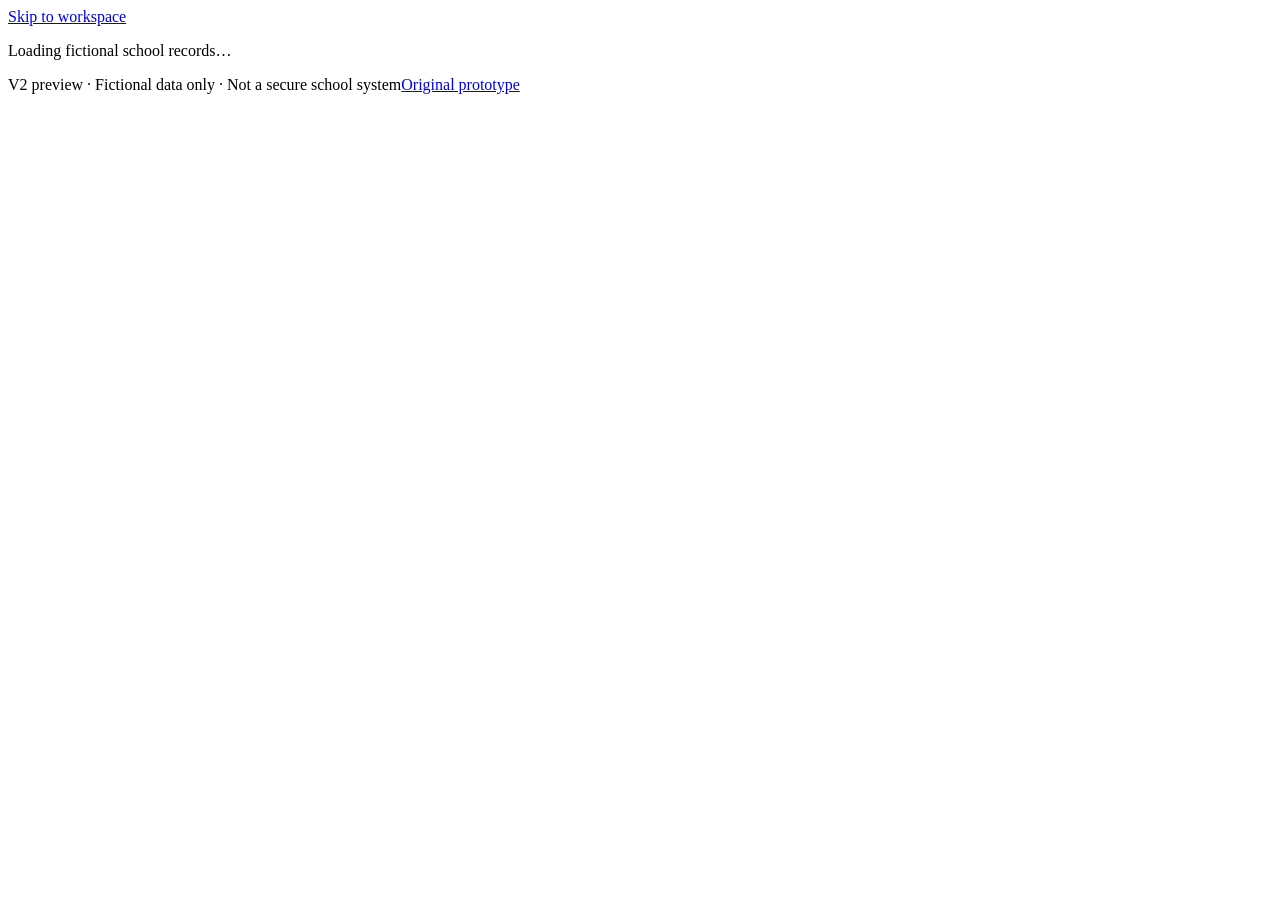
==== v2/index.html @ 1b8884b6 "V2-02: add independently deployable interface entrypoint" ====
<!doctype html>
<html lang="en">
<head>
  <meta charset="utf-8">
  <meta name="viewport" content="width=device-width, initial-scale=1">
  <meta name="color-scheme" content="light">
  <title>JIS Hub · V2 Preview</title>
  <link rel="stylesheet" href="./hub.css">
</head>
<body>
  <a class="skip-link" href="#workspace">Skip to workspace</a>
  <div id="app" class="app-shell">
    <aside id="sidebar" class="sidebar" aria-label="Navigation"></aside>
    <div class="app-main">
      <header id="topbar" class="topbar"></header>
      <main id="workspace" class="workspace" tabindex="-1">
        <p class="loading">Loading fictional school records…</p>
      </main>
      <footer class="demo-footer"><span>V2 preview · Fictional data only · Not a secure school system</span><a href="../">Original prototype</a></footer>
    </div>
  </div>
  <dialog id="search-dialog" class="search-dialog" aria-labelledby="search-title"></dialog>
  <dialog id="detail-dialog" class="detail-dialog" aria-labelledby="detail-title"></dialog>
  <dialog id="reset-dialog" class="confirm-dialog" aria-labelledby="reset-title"></dialog>
  <div id="tooltip" class="floating-tooltip" role="tooltip" hidden></div>
  <div id="toast" class="toast" role="status" aria-live="polite" hidden></div>
  <noscript>JavaScript is required to run this fictional-data prototype.</noscript>
  <script type="module" src="./hub.mjs"></script>
</body>
</html>
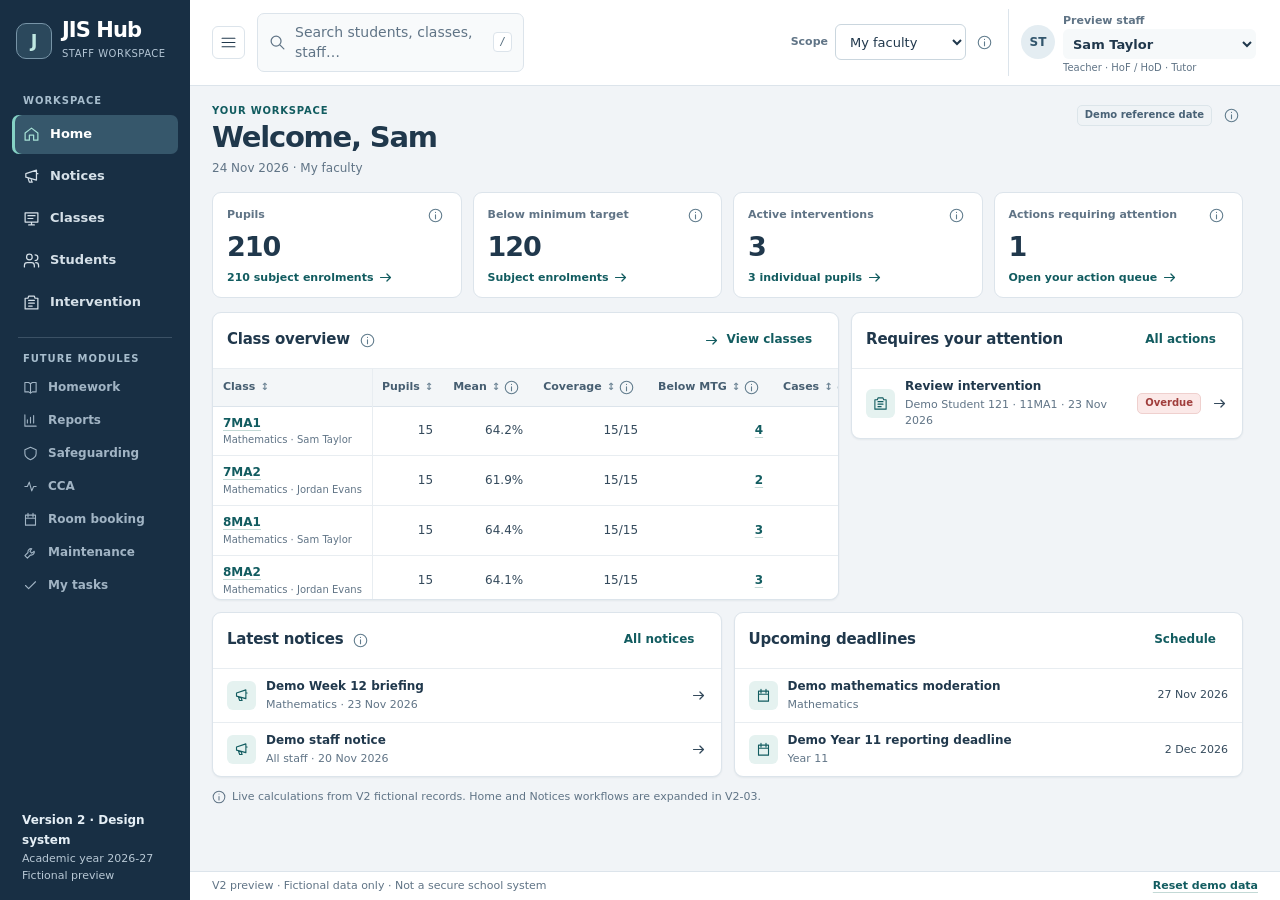
==== commit 639aaf8e: "V2-02: maintain direct V2 entrypoint and confirmed reset control" ====
--- a/v2/index.html
+++ b/v2/index.html
@@ -4,6 +4,8 @@
   <meta charset="utf-8">
   <meta name="viewport" content="width=device-width, initial-scale=1">
   <meta name="color-scheme" content="light">
+  <meta name="robots" content="noindex, nofollow">
+  <meta name="theme-color" content="#182f44">
   <title>JIS Hub · V2 Preview</title>
   <link rel="stylesheet" href="./hub.css">
 </head>
@@ -16,7 +18,7 @@
       <main id="workspace" class="workspace" tabindex="-1">
         <p class="loading">Loading fictional school records…</p>
       </main>
-      <footer class="demo-footer"><span>V2 preview · Fictional data only · Not a secure school system</span><a href="../">Original prototype</a></footer>
+      <footer class="demo-footer"><span>V2 preview · Fictional data only · Not a secure school system</span><button class="inline-link" type="button" data-action="reset-demo">Reset demo data</button></footer>
     </div>
   </div>
   <dialog id="search-dialog" class="search-dialog" aria-labelledby="search-title"></dialog>
--- a/v2/hub.css
+++ b/v2/hub.css
@@ -0,0 +1,19 @@
+/* V2: compact staff workspace. */
+:root{color-scheme:light;--ink:#20384c;--text:#344a5c;--muted:#607486;--nav:#182f44;--accent:#176f70;--accent-dark:#125c60;--accent-soft:#e5f2f0;--canvas:#f1f4f7;--border:#dce4eb;--line:#e8edf1;--warning:#805614;--warning-bg:#fff1d9;--danger:#a03e3c;--danger-bg:#fbe9e8;--success:#236b52;--success-bg:#e6f3ea;--radius:9px;font-family:Inter,ui-sans-serif,system-ui,-apple-system,BlinkMacSystemFont,"Segoe UI",sans-serif;font-size:14px;line-height:1.45}
+*,*::before,*::after{box-sizing:border-box}body{margin:0;background:var(--canvas);color:var(--text)}button,input,select,textarea{font:inherit;color:inherit}button,select{cursor:pointer}button{border:0;background:transparent}button:disabled{cursor:not-allowed;opacity:.65}a{color:var(--accent-dark);text-underline-offset:3px}:focus-visible{outline:3px solid #267f9f;outline-offset:3px}[hidden]{display:none!important}
+.icon{display:inline-block;width:17px;height:17px;stroke:currentColor;fill:none;stroke-width:1.75;stroke-linecap:round;stroke-linejoin:round;flex:none;vertical-align:middle}
+.skip-link{position:fixed;top:8px;left:8px;z-index:100;transform:translateY(-160%);padding:10px;background:white;border-radius:5px}.skip-link:focus{transform:none}
+.app-shell{display:grid;grid-template-columns:190px minmax(0,1fr);height:100dvh;min-height:0}.sidebar{display:flex;flex-direction:column;min-height:0;background:var(--nav);color:white;overflow-y:auto;padding:19px 12px 14px}.brand{display:flex;align-items:center;gap:10px;margin:0 4px 21px}.brand-symbol{display:grid;place-items:center;width:36px;height:36px;flex:none;border:1px solid #7794a7;border-radius:10px;color:#c0e8e2;background:#2b485c;font-size:18px;font-weight:800}.brand strong{display:block;font-size:21px;letter-spacing:-.045em;line-height:1.1}.brand small{color:#b4c6d5;font-size:10px;letter-spacing:.05em}
+.nav-group{display:grid;gap:3px}.nav-heading{font-size:10px;font-weight:700;letter-spacing:.095em;text-transform:uppercase;color:#a7bdcd;padding:11px 11px 6px}.nav-link,.future-link{display:flex;align-items:center;gap:10px;width:100%;border-radius:7px;padding:10px 11px;text-align:left;font-weight:550;font-size:13px;min-height:39px}.nav-link{color:#d5e0e8;text-decoration:none}.nav-link:hover{background:#2b455a;color:white}.nav-link[aria-current=page]{background:#36576b;color:white;box-shadow:inset 3px 0 #85d2c5;font-weight:700}.nav-link[aria-current=page] .icon{color:#a6e0d5}.future-link{color:#a1b4c4;cursor:default;font-size:12px;min-height:30px;padding-block:6px}.future-link .icon{width:15px;height:15px}.sidebar-line{border:0;border-top:1px solid #3b5165;margin:15px 6px 3px}.sidebar-bottom{margin-top:auto;padding:12px 10px 1px;color:#b8c8d5;font-size:11px;line-height:1.6}.sidebar-bottom strong{display:block;color:#e5eff6;font-size:12px}
+.app-main{display:grid;grid-template-rows:auto minmax(0,1fr) auto;min-width:0;min-height:0}.topbar{min-height:61px;background:white;border-bottom:1px solid var(--border);display:flex;align-items:center;gap:12px;padding:9px 22px;z-index:5;flex-wrap:wrap}.search-launch{display:flex;align-items:center;gap:9px;min-width:145px;max-width:420px;flex:1;justify-content:flex-start;text-align:left;border:1px solid var(--border);background:#f8fafb;border-radius:7px;padding:8px 11px;color:var(--muted);min-height:37px}.search-launch:hover{border-color:#99bdc5;background:white}.search-launch kbd{margin-left:auto;color:#597080;background:white;border:1px solid var(--border);border-radius:4px;padding:1px 5px;font-size:11px;white-space:nowrap}.topbar-spacer{flex:1}.topbar-field{display:flex;align-items:center;gap:7px;min-width:0}.topbar-field label,.field-label{color:var(--muted);font-size:11px;font-weight:650;white-space:nowrap}.select,.input{height:36px;min-width:0;border:1px solid #cad6de;border-radius:6px;background:white;padding:6px 10px;color:var(--ink);font-size:13px}.select:hover,.input:hover{border-color:#8eacb8}.staff-field{display:flex;align-items:center;gap:8px;border-left:1px solid var(--border);padding-left:12px;max-width:250px}.staff-field .select{max-width:193px;width:100%;height:30px;padding:3px 5px;font-weight:650;border-color:transparent;background:#f6f9fa}.roles{display:block;font-size:10px;color:var(--muted);margin-top:2px}.avatar{display:grid;place-items:center;flex:none;width:34px;height:34px;border-radius:50%;background:#e4edf2;color:#32566d;font-weight:750;font-size:12px}.mobile-toggle{display:none}
+.workspace{overflow:auto;min-width:0;min-height:0;padding:18px 22px 22px;scrollbar-gutter:stable}.workspace-inner{max-width:1600px;margin:0 auto;min-width:0}.demo-footer{background:#fff;border-top:1px solid var(--border);color:var(--muted);font-size:11px;display:flex;gap:12px;justify-content:space-between;padding:6px 22px}.page-heading{display:flex;justify-content:space-between;align-items:flex-start;gap:15px;margin-bottom:14px;flex-wrap:wrap}.eyebrow{font-size:10px;letter-spacing:.08em;text-transform:uppercase;color:var(--accent-dark);font-weight:750;margin:0 0 3px}h1,h2,h3,p{margin:0}h1{font-size:clamp(23px,2.3vw,29px);font-weight:740;letter-spacing:-.042em;line-height:1.17;color:var(--ink)}h2{font-size:15px;font-weight:730;letter-spacing:-.015em;color:var(--ink)}h3{font-size:13px;color:var(--ink)}.subtitle{font-size:12px;color:var(--muted);margin-top:5px}.page-actions{display:flex;flex-wrap:wrap;gap:8px;align-items:center}
+.btn{display:inline-flex;align-items:center;justify-content:center;gap:7px;min-height:35px;border:1px solid var(--border);background:white;border-radius:6px;padding:7px 11px;font-size:12px;font-weight:650;color:var(--ink);text-decoration:none;white-space:nowrap}.btn:hover:not(:disabled){background:#f4f8fa;border-color:#a4beca}.btn-primary{background:var(--accent);border-color:var(--accent);color:white}.btn-primary:hover:not(:disabled){background:var(--accent-dark);border-color:var(--accent-dark)}.btn-quiet{border-color:transparent;background:none;color:var(--accent-dark)}.btn-danger{color:var(--danger);border-color:#dfb1b0}.btn-icon{padding:6px;width:33px;min-height:33px}.inline-link{padding:0;display:inline-flex;align-items:center;gap:4px;text-decoration:underline;text-decoration-color:#c3d9d6;text-underline-offset:3px;font-weight:650;color:var(--accent-dark);font-size:inherit;text-align:left}.inline-link:hover{text-decoration-color:var(--accent)}.muted{color:var(--muted)}.small{font-size:11px}.nowrap{white-space:nowrap}.number{font-variant-numeric:tabular-nums}.tag{display:inline-flex;align-items:center;gap:4px;min-height:21px;font-size:10px;font-weight:720;line-height:1.2;padding:3px 7px;border-radius:5px;border:1px solid #dce5ea;background:#eff3f6;color:#496276;white-space:nowrap}.tag-teal{background:var(--accent-soft);border-color:#c5e2dc;color:var(--accent-dark)}.tag-warning{background:var(--warning-bg);border-color:#f0dab5;color:var(--warning)}.tag-danger{background:var(--danger-bg);border-color:#efd0ce;color:var(--danger)}.tag-success{background:var(--success-bg);border-color:#cfe5d6;color:var(--success)}.tags{display:flex;align-items:center;flex-wrap:wrap;gap:4px}.help{display:inline-grid;place-items:center;vertical-align:middle;width:23px;height:23px;color:#617c8d;border-radius:5px;padding:2px}.help .icon{width:15px;height:15px}.help:hover,.help[aria-expanded=true]{background:#e6edf2;color:var(--accent-dark)}.floating-tooltip{position:fixed;z-index:200;background:#213b4e;color:#fff;max-width:min(330px,calc(100vw - 24px));padding:10px 12px;border-radius:7px;font-size:12px;line-height:1.55;box-shadow:0 4px 16px #10263830;pointer-events:none}
+.metrics{display:grid;grid-template-columns:repeat(4,minmax(0,1fr));gap:11px;margin-bottom:14px}.metric{background:white;border:1px solid var(--border);border-radius:var(--radius);padding:11px 14px;min-width:0}.metric-head{display:flex;align-items:center;gap:5px;justify-content:space-between;color:var(--muted);font-size:11px;font-weight:650}.metric-value{font-size:27px;font-weight:750;color:var(--ink);line-height:1.2;letter-spacing:-.04em;font-variant-numeric:tabular-nums;margin:4px 0 2px}.metric-foot{font-size:11px;color:var(--muted)}.metric-action{color:var(--accent-dark);font-size:11px;font-weight:650;text-align:left;padding:0}
+.surface{border:1px solid var(--border);border-radius:var(--radius);background:white;box-shadow:0 1px 2px #172f4410;min-width:0}.panel-head{display:flex;align-items:center;justify-content:space-between;gap:12px;padding:10px 14px;border-bottom:1px solid var(--line)}.panel-head h2{display:flex;align-items:center;gap:6px}.panel-body{padding:13px 14px}.home-grid{display:grid;grid-template-columns:minmax(0,1.6fr) minmax(0,1fr);gap:12px;align-items:start}.home-lower{margin-top:12px;display:grid;grid-template-columns:1fr 1fr;gap:12px}.table-scroll{overflow:auto;max-height:min(59vh,620px);scrollbar-gutter:stable;overscroll-behavior:contain;border-radius:0 0 var(--radius) var(--radius)}.table-scroll:focus-visible{outline-offset:-3px}.home-table{max-height:230px}.data-table{border-collapse:separate;border-spacing:0;width:100%;font-size:12px;text-align:left;white-space:nowrap}.data-table th{position:sticky;top:0;z-index:2;background:#f3f6f8;color:#465e71;font-weight:700;text-align:left;border-bottom:1px solid var(--border);font-size:11px;padding:7px 10px}.data-table th .sort{display:inline-flex;align-items:center;gap:5px;padding:0;font-size:inherit;font-weight:inherit;color:inherit;text-align:left}.data-table th .sort:hover{color:var(--accent-dark)}.sort-glyph{color:#708797;font-size:10px}.data-table td{padding:8px 10px;border-bottom:1px solid var(--line);color:var(--text);vertical-align:middle;background:white}.data-table tr:last-child td{border-bottom:0}.data-table tbody tr:hover td{background:#f6faf9}.data-table .sticky-first{position:sticky;left:0;z-index:1;box-shadow:1px 0 0 var(--line)}.data-table th.sticky-first{z-index:3}.cell-title{font-weight:650;color:var(--ink)}.cell-sub{display:block;color:var(--muted);font-size:10px;margin-top:1px}.data-table .num{text-align:right;font-variant-numeric:tabular-nums}.data-table .negative{color:var(--danger);font-weight:650}.data-table .positive{color:var(--success);font-weight:650}
+.toolbar{display:flex;align-items:center;gap:8px;padding:10px 13px;border-bottom:1px solid var(--line);flex-wrap:wrap}.toolbar .input{width:220px;max-width:100%}.toolbar .count{margin-left:auto;white-space:nowrap;font-size:11px;color:var(--muted)}.toolbar label{display:inline-flex;align-items:center;gap:6px;font-size:11px;color:var(--muted)}.tabs{display:flex;align-items:center;gap:5px;border-bottom:1px solid var(--border);margin:0 0 12px;overflow-x:auto}.tab{display:flex;align-items:center;gap:6px;font-size:12px;font-weight:650;white-space:nowrap;padding:9px 12px 10px;border-bottom:2px solid transparent;color:var(--muted)}.tab[aria-pressed=true]{border-color:var(--accent);color:var(--accent-dark)}.tab[disabled]{opacity:.56}
+.list{display:grid}.list-row{width:100%;display:flex;align-items:center;gap:10px;min-height:43px;padding:9px 14px;border-bottom:1px solid var(--line);text-align:left}.list-row:last-child{border-bottom:0}button.list-row:hover{background:#f5faf9}.list-row .row-text{flex:1;min-width:0}.list-row strong{font-size:12px;font-weight:650;color:var(--ink);display:block;overflow-wrap:anywhere}.list-row small{display:block;font-size:11px;color:var(--muted);margin-top:2px}.list-icon{width:29px;height:29px;display:grid;place-items:center;flex:none;background:var(--accent-soft);color:var(--accent-dark);border-radius:6px}.list-icon.warn{background:var(--warning-bg);color:var(--warning)}.list-icon .icon{width:15px;height:15px}.empty{padding:23px 17px;text-align:center;color:var(--muted);font-size:12px}.empty strong{display:block;color:var(--ink);margin-bottom:3px}.stage-note{margin-top:12px;font-size:11px;color:var(--muted);display:flex;align-items:flex-start;gap:6px}.stage-note .icon{width:14px;height:14px;margin-top:1px}.info-box,.alert{border:1px solid #d7e5e9;border-radius:7px;background:#edf6f7;padding:10px 13px;font-size:12px;color:#395a69;margin-bottom:12px}.alert{border-color:#e6c59f;background:#fff6e8;color:#785121}.error{border:1px solid #efc4c1;color:var(--danger);background:var(--danger-bg);padding:10px;border-radius:6px;margin:8px 0;font-size:12px}.class-heading-meta{display:flex;align-items:center;gap:8px;margin-top:6px;flex-wrap:wrap}
+dialog{color:var(--text);padding:0;border:1px solid var(--border);background:white;box-shadow:0 16px 70px #132a4050;max-width:calc(100vw - 24px);border-radius:12px}dialog::backdrop{background:#142d4266}.search-dialog{width:660px;margin:9vh auto auto;max-height:82dvh;overflow:auto}.dialog-head{display:flex;justify-content:space-between;align-items:flex-start;gap:14px;padding:15px 18px;border-bottom:1px solid var(--border)}.dialog-head h2{font-size:19px;letter-spacing:-.03em}.dialog-head .subtitle{font-size:11px}.search-input-wrap{display:flex;align-items:center;gap:9px;margin:13px 17px 10px;border:1px solid #afc9d3;border-radius:7px;padding:10px 12px}.search-input-wrap input{border:0;outline:0;background:none;flex:1;min-width:0;font-size:15px;color:var(--ink)}.search-input-wrap:focus-within{outline:3px solid #c9e1ea}.search-results{max-height:54dvh;overflow:auto;padding:0 8px 8px}.search-result{display:flex;align-items:center;gap:10px;text-align:left;width:100%;padding:9px 11px;border-radius:6px}.search-result:hover,.search-result:focus{background:#edf5f4;outline-offset:-2px}.search-result .row-text{flex:1;min-width:0}.search-result strong{display:block;color:var(--ink);font-size:13px}.search-result small{display:block;color:var(--muted);font-size:11px}.search-hint{padding:9px 18px;font-size:11px;color:var(--muted);border-top:1px solid var(--line)}.detail-dialog{position:fixed;inset:0 0 0 auto;margin:0;width:min(720px,100vw);max-width:100vw;height:100dvh;max-height:100dvh;border:0;border-radius:0;overflow:hidden}.detail-dialog[open]{display:flex;flex-direction:column}.drawer-body{min-height:0;overflow:auto;padding:18px 20px;flex:1}.drawer-footer{display:flex;align-items:center;justify-content:flex-end;gap:8px;padding:12px 20px;border-top:1px solid var(--border);background:white;flex-wrap:wrap}.drawer-summary{display:grid;grid-template-columns:repeat(3,minmax(0,1fr));gap:10px;margin-bottom:15px}.fact{display:grid;gap:4px;font-size:12px;min-width:0}.fact dt{font-size:10px;color:var(--muted);font-weight:650}.fact dd{margin:0;color:var(--ink);font-weight:600;overflow-wrap:anywhere}.drawer-section{margin:0 0 15px;border:1px solid var(--border);border-radius:8px;overflow:hidden}.drawer-section h3{font-size:13px;padding:10px 12px;background:#f7f9fa;border-bottom:1px solid var(--line)}.drawer-section .content{padding:12px;display:grid;gap:9px;font-size:12px;line-height:1.65}.drawer-section p{white-space:pre-wrap;overflow-wrap:anywhere}.form-stack{display:grid;gap:14px}.form-stack label{display:grid;gap:5px;font-size:12px;font-weight:650}.form-stack .select{width:100%;height:40px}.confirm-dialog{width:min(430px,calc(100vw - 24px))}.toast{position:fixed;bottom:36px;right:22px;z-index:210;background:#1c394c;color:#fff;font-size:12px;padding:11px 15px;border-radius:7px;box-shadow:0 4px 15px #10263930;max-width:calc(100vw - 44px)}
+@media(min-width:1100px) and (max-height:800px){.workspace{padding-top:13px}.page-heading{margin-bottom:11px}.metrics{margin-bottom:11px}.metric{padding:9px 12px}.home-table{max-height:200px}.panel-head{padding-block:8px}.list-row{min-height:37px;padding-block:7px}.sidebar{padding-top:14px}.brand{margin-bottom:15px}.nav-link{min-height:35px;padding-block:8px}.future-link{min-height:27px;padding-block:5px}}
+@media(max-width:1080px){.app-shell{grid-template-columns:162px minmax(0,1fr)}.topbar{gap:7px;padding-inline:14px}.staff-field{padding-left:8px}.search-launch kbd{display:none}.topbar-spacer{display:none}.workspace{padding:15px}.home-grid{grid-template-columns:1fr 1fr}.metric-value{font-size:23px}.topbar-field label{display:none}}
+@media(max-width:760px){.app-shell{display:block;height:100dvh}.app-main{height:100%;display:grid}.sidebar{display:none;position:fixed;inset:0 auto 0 0;z-index:20;width:215px;box-shadow:5px 0 30px #10263860}.sidebar[data-open=true]{display:flex}.mobile-toggle{display:inline-flex}.topbar{gap:7px;padding:8px 10px}.search-launch{min-width:100px;max-width:none;order:2;flex:1}.topbar-field{order:3}.staff-field{max-width:100%;border:0;padding:0;order:4}.staff-field .avatar{display:none}.staff-field .select{max-width:140px;font-size:11px}.staff-field .roles{max-width:140px}.workspace{padding:13px 10px}.home-grid,.home-lower{grid-template-columns:1fr}.metrics{grid-template-columns:repeat(2,minmax(0,1fr));gap:8px}.metric{padding:10px}.metric-value{font-size:23px}.demo-footer{padding:6px 10px;font-size:10px}.drawer-body{padding:13px}.drawer-summary{grid-template-columns:repeat(2,minmax(0,1fr))}.table-scroll{max-height:58dvh}.home-table{max-height:200px}.toolbar .input{flex:1}.toolbar .count{margin-left:0}.page-heading{gap:8px}.topbar .select{max-width:155px}}
+@media(prefers-reduced-motion:reduce){*,*::before,*::after{scroll-behavior:auto!important;animation:none!important;transition:none!important}}
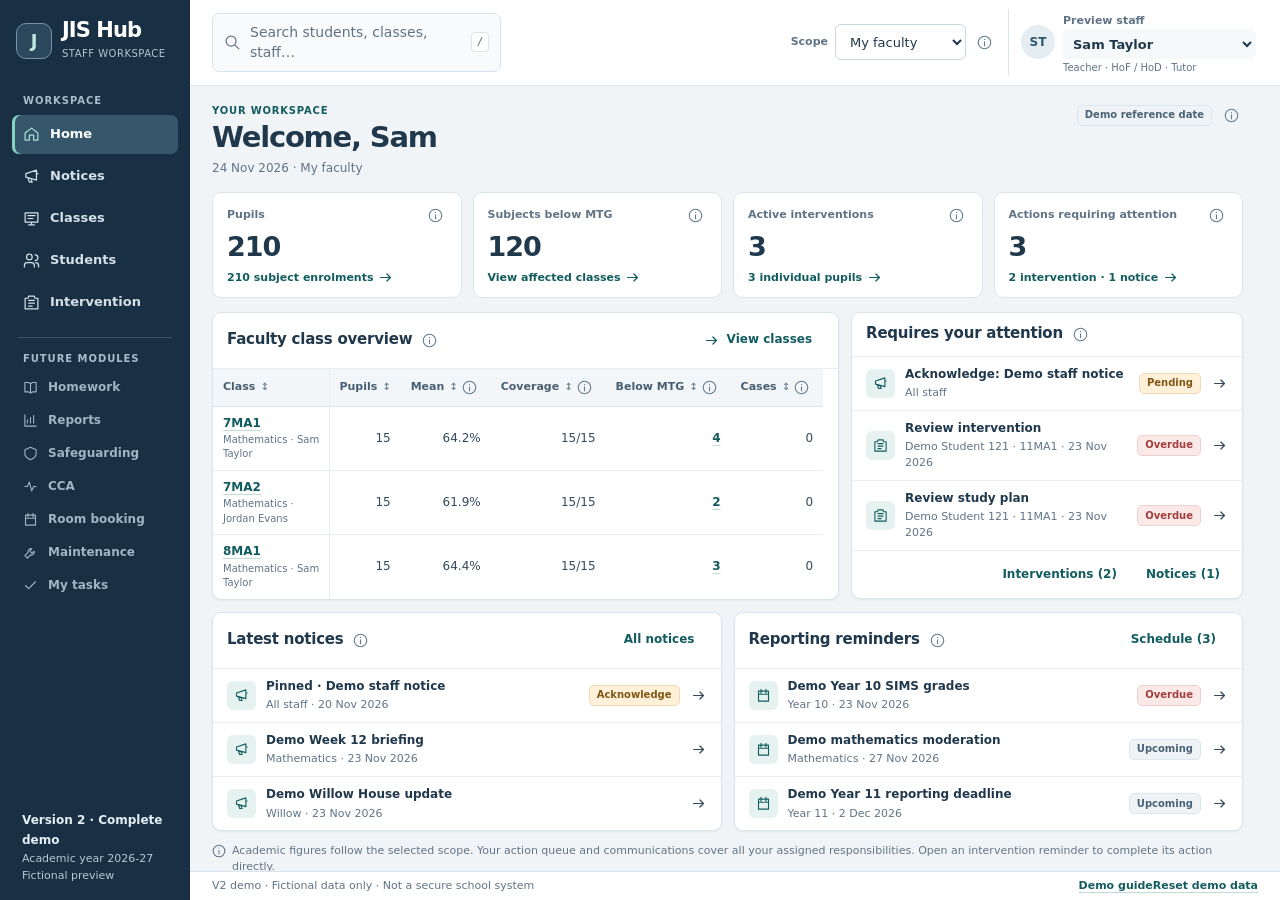
==== commit 908d8d30: "Keep alternate entrypoint consistent" ====
--- a/v2/index.html
+++ b/v2/index.html
@@ -18,7 +18,7 @@
       <main id="workspace" class="workspace" tabindex="-1">
         <p class="loading">Loading fictional school records…</p>
       </main>
-      <footer class="demo-footer"><span>V2 preview · Fictional data only · Not a secure school system</span><button class="inline-link" type="button" data-action="reset-demo">Reset demo data</button></footer>
+      <footer class="demo-footer"><span>V2 demo · Fictional data only · Not a secure school system</span><div class="footer-actions"><button class="inline-link" type="button" data-action="demo-guide">Demo guide</button><button class="inline-link" type="button" data-action="reset-demo">Reset demo data</button></div></footer>
     </div>
   </div>
   <dialog id="search-dialog" class="search-dialog" aria-labelledby="search-title"></dialog>
--- a/v2/hub.css
+++ b/v2/hub.css
@@ -5,7 +5,7 @@
 .skip-link{position:fixed;top:8px;left:8px;z-index:100;transform:translateY(-160%);padding:10px;background:white;border-radius:5px}.skip-link:focus{transform:none}
 .app-shell{display:grid;grid-template-columns:190px minmax(0,1fr);height:100dvh;min-height:0}.sidebar{display:flex;flex-direction:column;min-height:0;background:var(--nav);color:white;overflow-y:auto;padding:19px 12px 14px}.brand{display:flex;align-items:center;gap:10px;margin:0 4px 21px}.brand-symbol{display:grid;place-items:center;width:36px;height:36px;flex:none;border:1px solid #7794a7;border-radius:10px;color:#c0e8e2;background:#2b485c;font-size:18px;font-weight:800}.brand strong{display:block;font-size:21px;letter-spacing:-.045em;line-height:1.1}.brand small{color:#b4c6d5;font-size:10px;letter-spacing:.05em}
 .nav-group{display:grid;gap:3px}.nav-heading{font-size:10px;font-weight:700;letter-spacing:.095em;text-transform:uppercase;color:#a7bdcd;padding:11px 11px 6px}.nav-link,.future-link{display:flex;align-items:center;gap:10px;width:100%;border-radius:7px;padding:10px 11px;text-align:left;font-weight:550;font-size:13px;min-height:39px}.nav-link{color:#d5e0e8;text-decoration:none}.nav-link:hover{background:#2b455a;color:white}.nav-link[aria-current=page]{background:#36576b;color:white;box-shadow:inset 3px 0 #85d2c5;font-weight:700}.nav-link[aria-current=page] .icon{color:#a6e0d5}.future-link{color:#a1b4c4;cursor:default;font-size:12px;min-height:30px;padding-block:6px}.future-link .icon{width:15px;height:15px}.sidebar-line{border:0;border-top:1px solid #3b5165;margin:15px 6px 3px}.sidebar-bottom{margin-top:auto;padding:12px 10px 1px;color:#b8c8d5;font-size:11px;line-height:1.6}.sidebar-bottom strong{display:block;color:#e5eff6;font-size:12px}
-.app-main{display:grid;grid-template-rows:auto minmax(0,1fr) auto;min-width:0;min-height:0}.topbar{min-height:61px;background:white;border-bottom:1px solid var(--border);display:flex;align-items:center;gap:12px;padding:9px 22px;z-index:5;flex-wrap:wrap}.search-launch{display:flex;align-items:center;gap:9px;min-width:145px;max-width:420px;flex:1;justify-content:flex-start;text-align:left;border:1px solid var(--border);background:#f8fafb;border-radius:7px;padding:8px 11px;color:var(--muted);min-height:37px}.search-launch:hover{border-color:#99bdc5;background:white}.search-launch kbd{margin-left:auto;color:#597080;background:white;border:1px solid var(--border);border-radius:4px;padding:1px 5px;font-size:11px;white-space:nowrap}.topbar-spacer{flex:1}.topbar-field{display:flex;align-items:center;gap:7px;min-width:0}.topbar-field label,.field-label{color:var(--muted);font-size:11px;font-weight:650;white-space:nowrap}.select,.input{height:36px;min-width:0;border:1px solid #cad6de;border-radius:6px;background:white;padding:6px 10px;color:var(--ink);font-size:13px}.select:hover,.input:hover{border-color:#8eacb8}.staff-field{display:flex;align-items:center;gap:8px;border-left:1px solid var(--border);padding-left:12px;max-width:250px}.staff-field .select{max-width:193px;width:100%;height:30px;padding:3px 5px;font-weight:650;border-color:transparent;background:#f6f9fa}.roles{display:block;font-size:10px;color:var(--muted);margin-top:2px}.avatar{display:grid;place-items:center;flex:none;width:34px;height:34px;border-radius:50%;background:#e4edf2;color:#32566d;font-weight:750;font-size:12px}.mobile-toggle{display:none}
+.app-main{display:grid;grid-template-rows:auto minmax(0,1fr) auto;min-width:0;min-height:0}.topbar{min-height:61px;background:white;border-bottom:1px solid var(--border);display:flex;align-items:center;gap:12px;padding:9px 22px;z-index:5;flex-wrap:wrap}.search-launch{display:flex;align-items:center;gap:9px;min-width:145px;max-width:420px;flex:1;justify-content:flex-start;text-align:left;border:1px solid var(--border);background:#f8fafb;border-radius:7px;padding:8px 11px;color:var(--muted);min-height:37px}.search-launch:hover{border-color:#99bdc5;background:white}.search-launch kbd{margin-left:auto;color:#597080;background:white;border:1px solid var(--border);border-radius:4px;padding:1px 5px;font-size:11px;white-space:nowrap}.topbar-spacer{flex:1}.topbar-field{display:flex;align-items:center;gap:7px;min-width:0}.topbar-field label,.field-label{color:var(--muted);font-size:11px;font-weight:650;white-space:nowrap}.select,.input{height:36px;min-width:0;border:1px solid #cad6de;border-radius:6px;background:white;padding:6px 10px;color:var(--ink);font-size:13px}.select:hover,.input:hover{border-color:#8eacb8}.staff-field{display:flex;align-items:center;gap:8px;border-left:1px solid var(--border);padding-left:12px;max-width:250px}.staff-field .select{max-width:193px;width:100%;height:30px;padding:3px 5px;font-weight:650;border-color:transparent;background:#f6f9fa}.roles{display:block;font-size:10px;color:var(--muted);margin-top:2px}.avatar{display:grid;place-items:center;flex:none;width:34px;height:34px;border-radius:50%;background:#e4edf2;color:#32566d;font-weight:750;font-size:12px}.btn.mobile-toggle{display:none}
 .workspace{overflow:auto;min-width:0;min-height:0;padding:18px 22px 22px;scrollbar-gutter:stable}.workspace-inner{max-width:1600px;margin:0 auto;min-width:0}.demo-footer{background:#fff;border-top:1px solid var(--border);color:var(--muted);font-size:11px;display:flex;gap:12px;justify-content:space-between;padding:6px 22px}.page-heading{display:flex;justify-content:space-between;align-items:flex-start;gap:15px;margin-bottom:14px;flex-wrap:wrap}.eyebrow{font-size:10px;letter-spacing:.08em;text-transform:uppercase;color:var(--accent-dark);font-weight:750;margin:0 0 3px}h1,h2,h3,p{margin:0}h1{font-size:clamp(23px,2.3vw,29px);font-weight:740;letter-spacing:-.042em;line-height:1.17;color:var(--ink)}h2{font-size:15px;font-weight:730;letter-spacing:-.015em;color:var(--ink)}h3{font-size:13px;color:var(--ink)}.subtitle{font-size:12px;color:var(--muted);margin-top:5px}.page-actions{display:flex;flex-wrap:wrap;gap:8px;align-items:center}
 .btn{display:inline-flex;align-items:center;justify-content:center;gap:7px;min-height:35px;border:1px solid var(--border);background:white;border-radius:6px;padding:7px 11px;font-size:12px;font-weight:650;color:var(--ink);text-decoration:none;white-space:nowrap}.btn:hover:not(:disabled){background:#f4f8fa;border-color:#a4beca}.btn-primary{background:var(--accent);border-color:var(--accent);color:white}.btn-primary:hover:not(:disabled){background:var(--accent-dark);border-color:var(--accent-dark)}.btn-quiet{border-color:transparent;background:none;color:var(--accent-dark)}.btn-danger{color:var(--danger);border-color:#dfb1b0}.btn-icon{padding:6px;width:33px;min-height:33px}.inline-link{padding:0;display:inline-flex;align-items:center;gap:4px;text-decoration:underline;text-decoration-color:#c3d9d6;text-underline-offset:3px;font-weight:650;color:var(--accent-dark);font-size:inherit;text-align:left}.inline-link:hover{text-decoration-color:var(--accent)}.muted{color:var(--muted)}.small{font-size:11px}.nowrap{white-space:nowrap}.number{font-variant-numeric:tabular-nums}.tag{display:inline-flex;align-items:center;gap:4px;min-height:21px;font-size:10px;font-weight:720;line-height:1.2;padding:3px 7px;border-radius:5px;border:1px solid #dce5ea;background:#eff3f6;color:#496276;white-space:nowrap}.tag-teal{background:var(--accent-soft);border-color:#c5e2dc;color:var(--accent-dark)}.tag-warning{background:var(--warning-bg);border-color:#f0dab5;color:var(--warning)}.tag-danger{background:var(--danger-bg);border-color:#efd0ce;color:var(--danger)}.tag-success{background:var(--success-bg);border-color:#cfe5d6;color:var(--success)}.tags{display:flex;align-items:center;flex-wrap:wrap;gap:4px}.help{display:inline-grid;place-items:center;vertical-align:middle;width:23px;height:23px;color:#617c8d;border-radius:5px;padding:2px}.help .icon{width:15px;height:15px}.help:hover,.help[aria-expanded=true]{background:#e6edf2;color:var(--accent-dark)}.floating-tooltip{position:fixed;z-index:200;background:#213b4e;color:#fff;max-width:min(330px,calc(100vw - 24px));padding:10px 12px;border-radius:7px;font-size:12px;line-height:1.55;box-shadow:0 4px 16px #10263830;pointer-events:none}
 .metrics{display:grid;grid-template-columns:repeat(4,minmax(0,1fr));gap:11px;margin-bottom:14px}.metric{background:white;border:1px solid var(--border);border-radius:var(--radius);padding:11px 14px;min-width:0}.metric-head{display:flex;align-items:center;gap:5px;justify-content:space-between;color:var(--muted);font-size:11px;font-weight:650}.metric-value{font-size:27px;font-weight:750;color:var(--ink);line-height:1.2;letter-spacing:-.04em;font-variant-numeric:tabular-nums;margin:4px 0 2px}.metric-foot{font-size:11px;color:var(--muted)}.metric-action{color:var(--accent-dark);font-size:11px;font-weight:650;text-align:left;padding:0}
@@ -15,5 +15,247 @@
 dialog{color:var(--text);padding:0;border:1px solid var(--border);background:white;box-shadow:0 16px 70px #132a4050;max-width:calc(100vw - 24px);border-radius:12px}dialog::backdrop{background:#142d4266}.search-dialog{width:660px;margin:9vh auto auto;max-height:82dvh;overflow:auto}.dialog-head{display:flex;justify-content:space-between;align-items:flex-start;gap:14px;padding:15px 18px;border-bottom:1px solid var(--border)}.dialog-head h2{font-size:19px;letter-spacing:-.03em}.dialog-head .subtitle{font-size:11px}.search-input-wrap{display:flex;align-items:center;gap:9px;margin:13px 17px 10px;border:1px solid #afc9d3;border-radius:7px;padding:10px 12px}.search-input-wrap input{border:0;outline:0;background:none;flex:1;min-width:0;font-size:15px;color:var(--ink)}.search-input-wrap:focus-within{outline:3px solid #c9e1ea}.search-results{max-height:54dvh;overflow:auto;padding:0 8px 8px}.search-result{display:flex;align-items:center;gap:10px;text-align:left;width:100%;padding:9px 11px;border-radius:6px}.search-result:hover,.search-result:focus{background:#edf5f4;outline-offset:-2px}.search-result .row-text{flex:1;min-width:0}.search-result strong{display:block;color:var(--ink);font-size:13px}.search-result small{display:block;color:var(--muted);font-size:11px}.search-hint{padding:9px 18px;font-size:11px;color:var(--muted);border-top:1px solid var(--line)}.detail-dialog{position:fixed;inset:0 0 0 auto;margin:0;width:min(720px,100vw);max-width:100vw;height:100dvh;max-height:100dvh;border:0;border-radius:0;overflow:hidden}.detail-dialog[open]{display:flex;flex-direction:column}.drawer-body{min-height:0;overflow:auto;padding:18px 20px;flex:1}.drawer-footer{display:flex;align-items:center;justify-content:flex-end;gap:8px;padding:12px 20px;border-top:1px solid var(--border);background:white;flex-wrap:wrap}.drawer-summary{display:grid;grid-template-columns:repeat(3,minmax(0,1fr));gap:10px;margin-bottom:15px}.fact{display:grid;gap:4px;font-size:12px;min-width:0}.fact dt{font-size:10px;color:var(--muted);font-weight:650}.fact dd{margin:0;color:var(--ink);font-weight:600;overflow-wrap:anywhere}.drawer-section{margin:0 0 15px;border:1px solid var(--border);border-radius:8px;overflow:hidden}.drawer-section h3{font-size:13px;padding:10px 12px;background:#f7f9fa;border-bottom:1px solid var(--line)}.drawer-section .content{padding:12px;display:grid;gap:9px;font-size:12px;line-height:1.65}.drawer-section p{white-space:pre-wrap;overflow-wrap:anywhere}.form-stack{display:grid;gap:14px}.form-stack label{display:grid;gap:5px;font-size:12px;font-weight:650}.form-stack .select{width:100%;height:40px}.confirm-dialog{width:min(430px,calc(100vw - 24px))}.toast{position:fixed;bottom:36px;right:22px;z-index:210;background:#1c394c;color:#fff;font-size:12px;padding:11px 15px;border-radius:7px;box-shadow:0 4px 15px #10263930;max-width:calc(100vw - 44px)}
 @media(min-width:1100px) and (max-height:800px){.workspace{padding-top:13px}.page-heading{margin-bottom:11px}.metrics{margin-bottom:11px}.metric{padding:9px 12px}.home-table{max-height:200px}.panel-head{padding-block:8px}.list-row{min-height:37px;padding-block:7px}.sidebar{padding-top:14px}.brand{margin-bottom:15px}.nav-link{min-height:35px;padding-block:8px}.future-link{min-height:27px;padding-block:5px}}
 @media(max-width:1080px){.app-shell{grid-template-columns:162px minmax(0,1fr)}.topbar{gap:7px;padding-inline:14px}.staff-field{padding-left:8px}.search-launch kbd{display:none}.topbar-spacer{display:none}.workspace{padding:15px}.home-grid{grid-template-columns:1fr 1fr}.metric-value{font-size:23px}.topbar-field label{display:none}}
-@media(max-width:760px){.app-shell{display:block;height:100dvh}.app-main{height:100%;display:grid}.sidebar{display:none;position:fixed;inset:0 auto 0 0;z-index:20;width:215px;box-shadow:5px 0 30px #10263860}.sidebar[data-open=true]{display:flex}.mobile-toggle{display:inline-flex}.topbar{gap:7px;padding:8px 10px}.search-launch{min-width:100px;max-width:none;order:2;flex:1}.topbar-field{order:3}.staff-field{max-width:100%;border:0;padding:0;order:4}.staff-field .avatar{display:none}.staff-field .select{max-width:140px;font-size:11px}.staff-field .roles{max-width:140px}.workspace{padding:13px 10px}.home-grid,.home-lower{grid-template-columns:1fr}.metrics{grid-template-columns:repeat(2,minmax(0,1fr));gap:8px}.metric{padding:10px}.metric-value{font-size:23px}.demo-footer{padding:6px 10px;font-size:10px}.drawer-body{padding:13px}.drawer-summary{grid-template-columns:repeat(2,minmax(0,1fr))}.table-scroll{max-height:58dvh}.home-table{max-height:200px}.toolbar .input{flex:1}.toolbar .count{margin-left:0}.page-heading{gap:8px}.topbar .select{max-width:155px}}
+@media(max-width:760px){.app-shell{display:block;height:100dvh}.app-main{height:100%;display:grid}.sidebar{display:none;position:fixed;inset:0 auto 0 0;z-index:20;width:215px;box-shadow:5px 0 30px #10263860}.sidebar[data-open=true]{display:flex}.btn.mobile-toggle{display:inline-flex}.topbar{gap:7px;padding:8px 10px}.search-launch{min-width:100px;max-width:none;order:2;flex:1}.topbar-field{order:3}.staff-field{max-width:100%;border:0;padding:0;order:4}.staff-field .avatar{display:none}.staff-field .select{max-width:140px;font-size:11px}.staff-field .roles{max-width:140px}.workspace{padding:13px 10px}.home-grid,.home-lower{grid-template-columns:1fr}.metrics{grid-template-columns:repeat(2,minmax(0,1fr));gap:8px}.metric{padding:10px}.metric-value{font-size:23px}.demo-footer{padding:6px 10px;font-size:10px}.drawer-body{padding:13px}.drawer-summary{grid-template-columns:repeat(2,minmax(0,1fr))}.table-scroll{max-height:58dvh}.home-table{max-height:200px}.toolbar .input{flex:1}.toolbar .count{margin-left:0}.page-heading{gap:8px}.topbar .select{max-width:155px}}
 @media(prefers-reduced-motion:reduce){*,*::before,*::after{scroll-behavior:auto!important;animation:none!important;transition:none!important}}
+
+/* V2-03 communications */
+.communication-metrics{grid-template-columns:repeat(3,minmax(0,1fr))}
+.attention-footer{display:flex;flex-wrap:wrap;gap:5px;justify-content:flex-end;padding:6px 10px;border-top:1px solid var(--line)}
+.communication-list{max-height:265px;overflow:auto;overscroll-behavior:contain}
+.week-label{font-size:11px;font-weight:700;color:var(--muted);background:#f3f6f8;border-bottom:1px solid var(--line);padding:7px 14px}
+.reporting-table{max-height:300px}
+.form-stack .input{width:100%;height:40px;max-width:100%}
+.form-stack .text-area{height:auto;min-height:92px;resize:vertical;padding:9px 10px;line-height:1.5}
+.form-stack .check-field{display:flex;align-items:center;gap:8px;font-weight:550}
+.check-field input{width:17px;height:17px;accent-color:var(--accent);flex:none}
+.form-columns{display:grid;grid-template-columns:1fr 1fr;gap:12px}
+.drawer-section .content .btn{justify-self:start}
+@media(max-width:760px){.communication-metrics{grid-template-columns:repeat(2,minmax(0,1fr))}.form-columns{grid-template-columns:1fr}.communication-list{max-height:240px}}
+
+/* V2-04 dense, configurable class register */
+.register-filters{gap:7px;padding:8px 10px}
+.register-filters .input{width:185px}
+.register-filters .select{font-size:11px;height:32px;padding:4px 7px;max-width:160px}
+.register-filters .btn{min-height:30px;padding:4px 7px}
+.column-toolbar{display:flex;align-items:center;gap:5px;flex-wrap:wrap;padding:6px 10px;border-bottom:1px solid var(--line);background:#fafbfc}
+.column-toggle{border:1px solid var(--border);border-radius:5px;padding:4px 8px;font-size:11px;color:var(--muted);background:white;font-weight:650}
+.column-toggle[aria-pressed=true]{border-color:#9fcac4;background:var(--accent-soft);color:var(--accent-dark)}
+.column-toggle:hover{border-color:var(--accent)}
+.column-toolbar .btn{margin-left:auto;min-height:27px;font-size:11px;padding:4px 7px}
+.roster-table{max-height:calc(100dvh - 345px);min-height:180px}
+.roster-table .data-table th{padding:6px 7px}
+.roster-table .data-table td{padding:7px}
+.roster-table .help{width:17px;height:18px}
+.roster-table .help .icon{width:13px;height:13px}
+.roster-table .data-table .sticky-first{min-width:132px}
+.roster-table .data-table .tag{font-size:10px;padding:2px 5px}
+.roster-table .tags{flex-wrap:nowrap;gap:3px}
+.comment-record{padding:8px 0;border-bottom:1px solid var(--line)}
+.comment-record:last-child{border-bottom:0}
+.comment-meta{display:flex;gap:8px;justify-content:space-between;flex-wrap:wrap}
+.comment-record p{margin:6px 0;overflow-wrap:anywhere}
+@media(max-width:760px){.roster-table{max-height:55dvh}.column-toolbar .btn{margin-left:0}.register-filters .input{width:100%}.register-filters .select{max-width:145px}}
+
+/* V2-05 assessment tracker */
+.markbook-toolbar{gap:8px;flex-wrap:wrap}
+.markbook-toolbar .select{max-width:min(260px,100%)}
+.reuse-control{display:inline-flex;gap:5px;align-items:center;flex-wrap:wrap}
+.markbook-summary{max-height:calc(100dvh - 235px);min-height:170px}
+.assessment-heading{min-width:165px;white-space:normal}
+.assessment-heading .tags{margin-top:5px}
+.scope-inline{margin:8px 12px}
+.detail-dialog.wide-markbook{width:min(1250px,100vw)}
+.markbook-detail-head{display:flex;align-items:center;justify-content:space-between;gap:10px;flex-wrap:wrap;margin-bottom:10px}
+.entry-table{max-height:52dvh;border:1px solid var(--border);border-radius:7px}
+.entry-table .data-table td{padding:5px 6px}
+.entry-table .data-table th{white-space:normal;min-width:66px}
+.entry-table .data-table .sticky-first{min-width:135px;white-space:nowrap}
+.mark-cell{width:68px;height:31px;text-align:right;padding:3px 6px;font-variant-numeric:tabular-nums}
+.mark-cell[aria-invalid=true]{border:2px solid var(--danger);background:var(--danger-bg)}
+.inactive-mark-row .mark-cell{background:#f0f3f5;color:var(--muted)}
+.entry-status{height:31px;font-size:11px}
+.mark-save-bar{display:flex;align-items:center;justify-content:space-between;gap:10px;flex-wrap:wrap;background:#f5f8f9;border:1px solid var(--border);border-radius:7px;padding:8px 10px}
+.mark-save-bar .btn{margin-left:auto}
+.boundary-grid{display:grid;grid-template-columns:repeat(auto-fit,minmax(75px,1fr));gap:8px}
+.boundary-grid .input{min-width:0;text-align:right}
+.import-panel{margin-top:15px}
+.import-panel summary{cursor:pointer;font-weight:700;padding:10px 12px;background:#f7f9fa}
+.import-preview-list{max-height:150px;overflow:auto;border:1px solid var(--border);padding:8px;margin:8px 0}
+.import-preview-list p{padding:4px 0;border-bottom:1px solid var(--line)}
+@media(max-width:760px){.markbook-summary{max-height:54dvh}.entry-table{max-height:50dvh}.markbook-toolbar .select{max-width:100%}.mark-save-bar .btn{margin-left:0}}
+
+/* V2-06: compact, evidence-linked analytical panels. */
+.academic-analysis{display:grid;gap:12px}
+.academic-analysis .metrics{margin-bottom:0}
+.analysis-controls .toolbar{gap:10px;align-items:flex-end}
+.analysis-field{display:grid;gap:4px;font-size:11px;font-weight:650;color:var(--muted)}
+.analysis-field .select{max-width:min(340px,100%);min-width:120px}
+.analysis-field .input{height:36px;max-width:170px}
+.analysis-subtoolbar,.analysis-context{display:flex;align-items:center;gap:10px;flex-wrap:wrap}
+.analysis-subtoolbar{align-items:flex-end}
+.analysis-context .btn{margin-left:auto}
+.analysis-grid{display:grid;grid-template-columns:repeat(2,minmax(0,1fr));gap:12px;align-items:start}
+.analysis-panel .panel-body{display:grid;gap:9px}
+.analysis-panel .panel-head h2{gap:5px}
+.analysis-panel .help{font-size:14px}
+.analysis-table{max-height:340px;border:1px solid var(--border);border-radius:6px}
+.analysis-table .data-table td,.analysis-table .data-table th{padding:6px 9px}
+.analysis-table .boxplot{min-width:185px;max-width:260px}
+.bar-list{display:grid;gap:5px}
+.analysis-bar{display:grid;grid-template-columns:minmax(68px,1fr) minmax(45px,1.3fr) minmax(35px,auto);gap:8px;align-items:center;width:100%;padding:4px 5px;border-radius:4px;text-align:left;min-height:29px;font-size:11px}
+.analysis-bar:hover{background:#f0f6f5}
+.bar-label{font-weight:650;overflow-wrap:anywhere;color:var(--ink)}
+.bar-track{height:12px;background:#edf1f4;border-radius:3px;overflow:hidden}
+.bar-fill{display:block;height:100%;border-radius:3px;background:#267f7c}
+.bar-value{font-variant-numeric:tabular-nums;font-size:11px;text-align:right;white-space:nowrap;color:var(--text)}
+.boxplot,.trend-chart{width:100%;height:auto;display:block;max-width:100%}
+.boxplot{max-height:85px}
+.trend-chart{max-height:235px}
+.five-number{display:grid;grid-template-columns:repeat(5,minmax(0,1fr));gap:4px;text-align:center}
+.five-number div{background:#f4f7f8;padding:5px;border-radius:4px;display:grid;gap:2px;font-size:11px}
+.five-number span{color:var(--muted)}
+.five-number strong{color:var(--ink);font-variant-numeric:tabular-nums;font-size:13px}
+.chart-legend{display:flex;gap:10px;flex-wrap:wrap;font-size:10px;color:var(--muted)}
+.chart-legend span{display:inline-flex;align-items:center;gap:4px}
+.legend-dot{display:inline-block;width:11px;height:4px;background:#176f70;border-radius:2px}
+.legend-dot.result-dot{background:#8597a6}
+.legend-dot.target-dot{background:#9d731e}
+.highlight-list{display:grid;grid-template-columns:repeat(3,minmax(0,1fr));gap:7px}
+.highlight-list>div{display:grid;gap:4px;background:#f5f8f9;border-radius:6px;padding:8px;min-width:0}
+.highlight-list strong{font-size:20px;color:var(--ink);font-variant-numeric:tabular-nums}
+.highlight-list .inline-link{font-size:11px;overflow-wrap:anywhere}
+@media(max-width:900px){.analysis-grid{grid-template-columns:1fr}}
+@media(max-width:760px){.analysis-field .select{max-width:100%}.analysis-field .input{max-width:145px}.analysis-bar{grid-template-columns:minmax(65px,1fr) minmax(40px,1fr) auto}.highlight-list{grid-template-columns:1fr}}
+
+.frequency-chart{position:relative;display:grid;grid-template-columns:repeat(10,minmax(0,1fr));padding:22px 10px 4px 0;min-height:155px}
+.frequency-bin{display:flex;flex-direction:column;align-items:stretch;border:0;border-radius:0;background:transparent;padding:0;min-width:0;color:var(--text)}
+.frequency-column{height:105px;position:relative;border-bottom:1px solid var(--muted)}
+.frequency-fill{position:absolute;inset:auto 0 0;background:#267f7c;border-inline:1px solid white}
+.frequency-count{position:absolute;left:0;right:0;font-size:10px;line-height:15px;text-align:center;font-variant-numeric:tabular-nums}
+.frequency-label{font-size:10px;text-align:left;transform:translateX(-2px);padding-top:4px}
+.frequency-bin:hover .frequency-fill{background:#125c60}
+.frequency-bin:hover{background:#eff6f5}
+.frequency-end{font-size:10px;position:absolute;right:0;bottom:4px}
+@media print{
+ body{background:white!important}
+ .sidebar,.topbar,.demo-footer,.tabs,.analysis-controls button,.analysis-subtoolbar .btn,.analysis-context .btn,.page-heading .page-actions,.help,.tooltip,.toast,dialog{display:none!important}
+ .app-shell,.app-main,.workspace{display:block!important;height:auto!important;max-height:none!important;overflow:visible!important;margin:0!important;padding:0!important}
+ .workspace-inner{max-width:none!important}
+ .analysis-grid{display:block}
+ .analysis-panel,.metric{break-inside:avoid;margin-bottom:10px;box-shadow:none!important}
+ .analysis-table{max-height:none!important;overflow:visible!important}
+ .data-table th,.data-table td{position:static!important;white-space:normal!important}
+ .analysis-bar,.frequency-fill,.boxplot,.trend-chart{-webkit-print-color-adjust:exact;print-color-adjust:exact}
+ .academic-analysis:before{content:"JIS Hub — Fictional demonstration data";font-size:11px;font-weight:700}
+}
+
+/* V2-07 student directory and holistic profile */
+.detail-dialog.wide-profile{width:min(1130px,100vw)}
+.profile-controls{display:flex;align-items:flex-end;gap:8px;flex-wrap:wrap;margin-bottom:10px}
+.profile-navigation{margin:0 0 12px;padding-bottom:10px;border-bottom:1px solid var(--line)}
+.profile-navigation .analysis-field{flex:1;min-width:150px;max-width:280px}
+.profile-navigation .analysis-field .select{width:100%}
+.profile-identity{display:grid;grid-template-columns:minmax(220px,1fr) minmax(340px,1.5fr);gap:16px;align-items:center;padding:12px;border:1px solid var(--border);border-radius:8px;background:#f7f9fa}
+.profile-identity-main{display:flex;gap:12px;align-items:center;min-width:0}
+.profile-avatar{width:46px;height:46px;display:grid;place-items:center;border-radius:12px;background:#e1eeed;color:var(--accent-dark);font-weight:750;font-size:19px;flex-shrink:0}
+.profile-identity-main strong{font-size:15px;color:var(--ink)}
+.profile-identity-main .tags{margin-top:5px}
+.profile-identity-staff .drawer-summary{margin:0;grid-template-columns:repeat(3,minmax(0,1fr))}
+.profile-scope-note{margin:8px 0}
+.profile-tabs{position:sticky;top:-18px;background:white;z-index:4;padding-top:5px;border-bottom:1px solid var(--line)}
+.profile-tab-body{padding-top:12px}
+.profile-metrics{margin-bottom:12px;grid-template-columns:repeat(auto-fit,minmax(125px,1fr))}
+.profile-metrics .metric{padding:10px;min-height:95px}
+.profile-metrics .metric-value{font-size:23px}
+.profile-section-head{display:flex;align-items:center;justify-content:space-between;background:#f7f9fa;border-bottom:1px solid var(--line)}
+.profile-section .profile-section-head h3{display:flex;align-items:center;gap:5px;background:none;border:0}
+.profile-table{max-height:330px;border:1px solid var(--border);border-radius:5px}
+.profile-table .data-table td,.profile-table .data-table th{padding:7px 9px}
+.profile-table .data-table td{vertical-align:top}
+.profile-table .data-table .sticky-first{min-width:110px}
+.profile-attention-row{display:flex;align-items:center;gap:9px;flex-wrap:wrap;border-bottom:1px solid var(--line);padding:7px 0}
+.profile-attention-row:last-child{border-bottom:0}
+.profile-attention-row .muted{margin-left:auto}
+.profile-analysis-grid{display:grid;grid-template-columns:repeat(2,minmax(0,1fr));gap:12px}
+.profile-topic-list{display:grid;gap:7px}
+.profile-topic{display:grid;grid-template-columns:minmax(85px,1fr) minmax(40px,1fr) auto auto;gap:7px;align-items:center;font-size:11px}
+.profile-topic>span:first-child{overflow-wrap:anywhere}
+.profile-topic strong{text-align:right}
+@media(max-width:900px){.profile-identity,.profile-analysis-grid{grid-template-columns:1fr}}
+@media(max-width:760px){.profile-identity-staff .drawer-summary{grid-template-columns:repeat(2,minmax(0,1fr))}.profile-tabs{top:-12px}.profile-table{max-height:45dvh}.profile-navigation .analysis-field{min-width:120px}.profile-metrics{grid-template-columns:repeat(2,minmax(0,1fr))}.profile-identity{padding:9px}.profile-attention-row .muted{margin-left:0}}
+
+/* V2-08: shared case, stepper and concise action forms */
+.case-context{display:flex;align-items:center;flex-wrap:wrap;gap:8px;margin-bottom:12px}
+.case-context .inline-link{margin-left:auto}
+.case-steps{display:grid;grid-template-columns:repeat(3,minmax(0,1fr));gap:6px;margin:0 0 14px}
+.case-step{display:flex;align-items:center;gap:8px;padding:8px 9px;border:1px solid var(--border);border-radius:7px;background:#f4f6f8;color:var(--muted)}
+.case-step>span{width:24px;height:24px;border-radius:50%;display:grid;place-items:center;background:#e2e7eb;font-weight:750;flex-shrink:0}
+.case-step strong,.case-step small{display:block;line-height:1.4}
+.case-step strong{font-size:11px}.case-step small{font-size:10px}
+.case-step.reached,.case-step.current{background:var(--accent-soft);border-color:#b9d8d3;color:var(--accent-dark)}
+.case-step.reached>span,.case-step.current>span{background:var(--accent);color:white}
+.case-step.current{border-color:var(--accent);box-shadow:inset 0 0 0 1px var(--accent)}
+.case-step.pending{background:var(--warning-bg);border-color:#e5c88f;color:var(--warning)}
+.case-step.pending>span{background:#9c741e;color:white}
+.case-action-strip{display:flex;flex-wrap:wrap;gap:6px;padding:10px;background:#f6f8f9;border:1px solid var(--border);border-radius:7px;margin:0 0 14px}
+.case-list-actions{display:flex;gap:4px;flex-wrap:wrap;max-width:230px}
+.case-list-actions .btn{font-size:11px;padding:5px 7px;min-height:27px}
+.case-strategies{display:grid;grid-template-columns:repeat(2,minmax(0,1fr));gap:8px;border:1px solid var(--border);border-radius:6px;padding:10px}
+.case-strategies legend{font-size:12px;font-weight:650;padding:0 5px}
+.case-extra summary{font-weight:650;cursor:pointer;padding:10px 12px;background:#f7f9fa}
+.case-review-fields{display:grid;gap:14px}
+.study-actions{padding-left:18px;margin:0}
+.case-history-event{border-left:3px solid #c2d9d6;padding:6px 10px;margin:0 0 8px;background:#f8fafb}
+.case-history-meta{display:flex;gap:7px;flex-wrap:wrap;justify-content:space-between}
+.case-history-meta span{font-size:10px;color:var(--muted)}
+.case-history-event p{margin:4px 0}
+@media(max-width:600px){.case-steps{gap:3px}.case-step{padding:6px 4px;gap:4px}.case-step>span{width:19px;height:19px;font-size:11px}.case-step strong{font-size:10px}.case-strategies{grid-template-columns:1fr}.case-context .inline-link{margin-left:0}}
+
+/* V2-09 integration polish: keep controls and scroll regions usable at narrow widths. */
+.app-main,.workspace,.workspace-inner,.surface,.panel-body,.home-grid>*,.home-lower>*{min-width:0}
+.table-scroll{max-width:100%;overscroll-behavior-inline:contain}
+.table-scroll:focus-visible{outline-offset:-3px}
+.tabs{scrollbar-width:thin;flex-shrink:0}
+.tab:focus-visible{outline-offset:-3px}
+.drawer-body{overscroll-behavior:contain}
+.drawer-section .content,.comment-record,.case-history-event{overflow-wrap:anywhere}
+.drawer-section .content p,.case-history-event p,.comment-record p{white-space:pre-wrap}
+.case-list-actions .btn{white-space:normal;text-align:left}
+.data-table .sticky-first{max-width:200px}
+.data-table .cell-sub{white-space:normal}
+.form-stack select{max-width:100%}
+.form-stack label,.form-stack fieldset{min-width:0}
+.toast{max-width:calc(100vw - 24px);overflow-wrap:anywhere}
+@media(max-width:760px){
+ .topbar{display:grid;grid-template-columns:auto minmax(0,1fr) minmax(0,1fr);align-items:center;gap:6px;padding:7px 10px}
+ .topbar>.mobile-toggle{grid-column:1;grid-row:1}
+ .topbar .search-launch{grid-column:2/4;grid-row:1;min-width:0;width:100%}
+ .topbar-spacer{display:none}
+ .topbar-field{grid-column:1/3;grid-row:2;min-width:0}
+ .topbar-field .select{width:100%;max-width:none}
+ .staff-field{grid-column:3;grid-row:2;min-width:0}
+ .staff-field>div{width:100%;min-width:0}
+ .staff-field .select{width:100%;max-width:none}
+ .staff-field .roles{max-width:none;overflow:hidden;text-overflow:ellipsis;white-space:nowrap}
+ .page-heading{flex-wrap:wrap}
+ .page-heading .page-actions{max-width:100%;flex-wrap:wrap}
+ .toolbar .select,.toolbar .input{max-width:100%}
+ .btn,.tab{min-height:34px}
+ .entry-table .mark-cell{width:58px}
+ .detail-dialog .drawer-footer{padding:8px 12px;gap:5px}
+ .detail-dialog .dialog-head{padding:10px 12px}
+ .profile-navigation .analysis-field{max-width:100%}
+}
+@media(max-width:390px){
+ .topbar-field label{display:none}
+ .demo-footer{gap:6px;flex-wrap:wrap}
+ .metrics .metric-value{font-size:21px}
+ .profile-topic{grid-template-columns:minmax(70px,1fr) minmax(30px,.7fr) auto}
+ .profile-topic>span:last-child{grid-column:1/-1}
+}
+@media print{
+ .floating-tooltip,.skip-link,.toast,.demo-footer{display:none!important}
+ .workspace{height:auto!important;max-height:none!important;overflow:visible!important}
+ .table-scroll{max-height:none!important;overflow:visible!important}
+ .data-table{white-space:normal}
+}
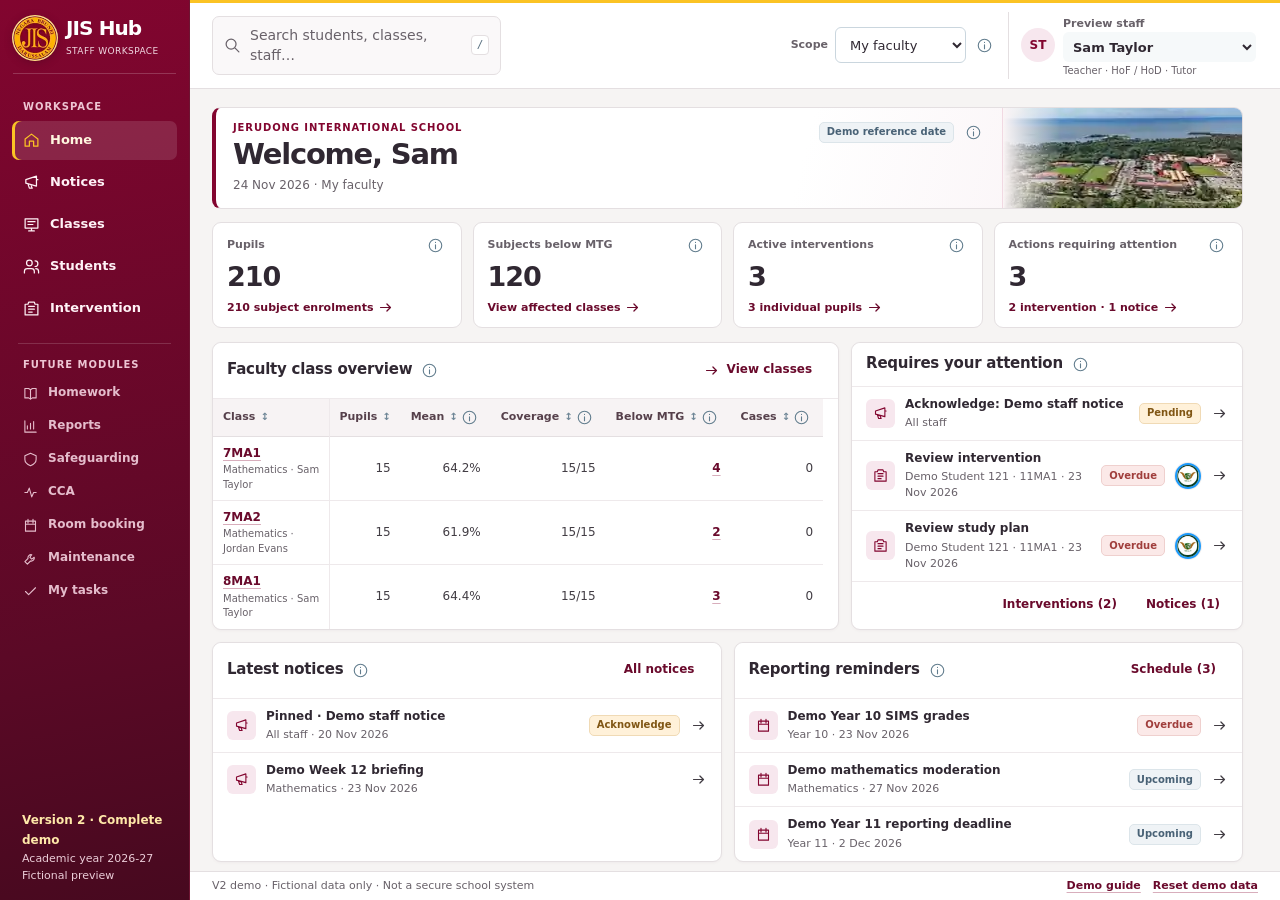
==== commit a1876f1d: "Apply JIS visual identity and House badge catalogue to the shared staff workspace" ====
--- a/v2/index.html
+++ b/v2/index.html
@@ -5,7 +5,8 @@
   <meta name="viewport" content="width=device-width, initial-scale=1">
   <meta name="color-scheme" content="light">
   <meta name="robots" content="noindex, nofollow">
-  <meta name="theme-color" content="#182f44">
+  <meta name="theme-color" content="#82052f">
+  <link rel="icon" type="image/webp" href="./assets/jis-crest.webp">
   <title>JIS Hub · V2 Preview</title>
   <link rel="stylesheet" href="./hub.css">
 </head>
--- a/v2/hub.css
+++ b/v2/hub.css
@@ -259,3 +259,36 @@
  .table-scroll{max-height:none!important;overflow:visible!important}
  .data-table{white-space:normal}
 }
+
+.footer-actions{display:flex;align-items:center;gap:12px;flex-wrap:wrap}
+.footer-actions .inline-link{font-size:inherit;white-space:nowrap}
+
+/* JIS identity: branded shell, neutral data-dense surfaces and independent semantic colours. */
+:root{--jis-burgundy:#82052f;--jis-burgundy-deep:#5b0926;--jis-gold:#fbc324;--nav:var(--jis-burgundy-deep);--ink:#302832;--text:#423d44;--muted:#686169;--canvas:#f6f4f3;--border:#e4dfe1;--line:#eee9eb;--accent:#850c35;--accent-dark:#6a0a2c;--accent-soft:#f8e9ef}
+.sidebar{background:linear-gradient(168deg,var(--jis-burgundy),var(--jis-burgundy-deep) 70%,#47091f);padding-top:16px;border-right:1px solid #6d1532}
+.brand{gap:9px;margin:0 1px 15px;padding-bottom:13px;border-bottom:1px solid #ffffff30}
+.jis-crest{width:44px;height:44px;flex:none;object-fit:contain;border-radius:50%;background:#ffce32;box-shadow:0 0 0 1px #ffe187,0 2px 9px #3b061a60}
+.brand strong{font-size:20px;color:white;letter-spacing:-.045em}.brand small{font-size:9px;color:#f0d8e1;letter-spacing:.045em}
+.nav-heading{color:#edc5d3}.nav-link{color:#fff2f6}.nav-link:hover{background:#ffffff16;color:white}
+.nav-link[aria-current=page]{background:#ffffff20;color:#fff7df;box-shadow:inset 3px 0 var(--jis-gold)}.nav-link[aria-current=page] .icon{color:var(--jis-gold)}
+.future-link{color:#e5bdcc}.sidebar-line{border-color:#ffffff28}.sidebar-bottom{color:#ebcdd8}.sidebar-bottom strong{color:#ffe9a9}
+.topbar{border-top:3px solid var(--jis-gold)}.search-launch{background:#faf8f9}.eyebrow{color:var(--jis-burgundy);letter-spacing:.09em}
+.surface{box-shadow:0 1px 3px #4c12330a;border-color:var(--border)}.panel-head{background:#fff;border-radius:var(--radius) var(--radius) 0 0}
+.metric{background:white;border-color:var(--border)}.data-table th{background:#f7f3f4;color:#56404b}.data-table tbody tr:hover td{background:#fff9fa}
+.inline-link{text-decoration-color:#d8aebc}.list-icon,.avatar{background:#f7e7ee;color:var(--jis-burgundy)}
+.tag-teal{background:#e5f2f0;border-color:#c5e2dc;color:#125c60}.case-step.reached,.case-step.current{background:#e5f2f0;border-color:#b9d8d3;color:#125c60}
+.case-step.reached>span,.case-step.current>span{background:#176f70;color:white}.case-step.current{border-color:#176f70;box-shadow:inset 0 0 0 1px #176f70}.bar-fill{background:#176f70}
+.jis-welcome{position:relative;isolation:isolate;overflow:hidden;display:flex;align-items:center;min-height:102px;margin:0 0 13px;background:linear-gradient(104deg,#fff 0%,#fff 57%,#f7edf1 100%);border:1px solid var(--border);border-left:4px solid var(--jis-burgundy);border-radius:var(--radius)}
+.jis-welcome-copy{flex:1;min-width:0;position:relative;z-index:2;padding:13px 17px}.jis-welcome-copy .page-heading{margin:0;align-items:flex-start;gap:6px}.jis-welcome-copy .page-heading .page-actions{flex-shrink:0}
+.jis-welcome-photo{position:relative;width:min(27%,240px);align-self:stretch;flex:none;overflow:hidden;border-left:1px solid #f1d9e2}
+.jis-welcome-photo img{width:100%;height:100%;position:absolute;inset:0;object-fit:cover;object-position:center}.jis-welcome-photo:after{content:'';position:absolute;inset:0;background:linear-gradient(90deg,#fbf5f6 0%,#fbf5f600 24%)}
+.house-badge{display:inline-flex;flex:none;align-items:center;gap:6px;vertical-align:middle;min-width:0;font-weight:650;white-space:nowrap}
+.house-logo{display:block;flex:none;width:26px;height:26px;object-fit:cover;border-radius:50%;border:2px solid var(--house-color);background:white;box-shadow:0 0 0 1px #18161b12}
+.house-badge-large .house-logo{width:54px;height:54px;border-width:3px}.house-badge-labelled{font-size:11px;color:var(--ink)}
+.pupil-identity{display:inline-flex;align-items:center;gap:7px;vertical-align:middle;min-width:0;max-width:100%}.pupil-identity-text{display:block;min-width:0}
+.profile-identity{background:#fcf8f9;border-color:#e7d9df}.profile-identity-main .house-badge-large{align-self:center}
+.house-directory{display:grid;grid-template-columns:repeat(4,minmax(0,1fr));gap:9px}.house-directory .house-badge{flex-direction:column;justify-content:center;gap:6px;border:1px solid var(--border);border-radius:7px;padding:10px 4px;background:white}
+@media(max-width:1080px) and (min-width:761px){.jis-crest{width:37px;height:37px}.brand{gap:6px}.brand strong{font-size:18px}.brand small{font-size:8px}.jis-welcome-photo{width:23%}}
+@media(max-width:760px){.jis-welcome{min-height:90px}.jis-welcome-copy{padding:10px 12px}.jis-welcome-copy .page-heading .page-actions{flex-basis:100%}.jis-welcome-photo{width:24%}.jis-welcome-copy h1{font-size:23px}.house-directory{grid-template-columns:repeat(3,minmax(0,1fr))}}
+@media(max-width:390px){.jis-welcome-photo{display:none}.house-directory{grid-template-columns:repeat(2,minmax(0,1fr))}}
+@media print{.jis-welcome-photo{display:none}.jis-welcome{border:0;min-height:0}.jis-welcome-copy{padding:0}.house-logo{box-shadow:none;print-color-adjust:exact}}
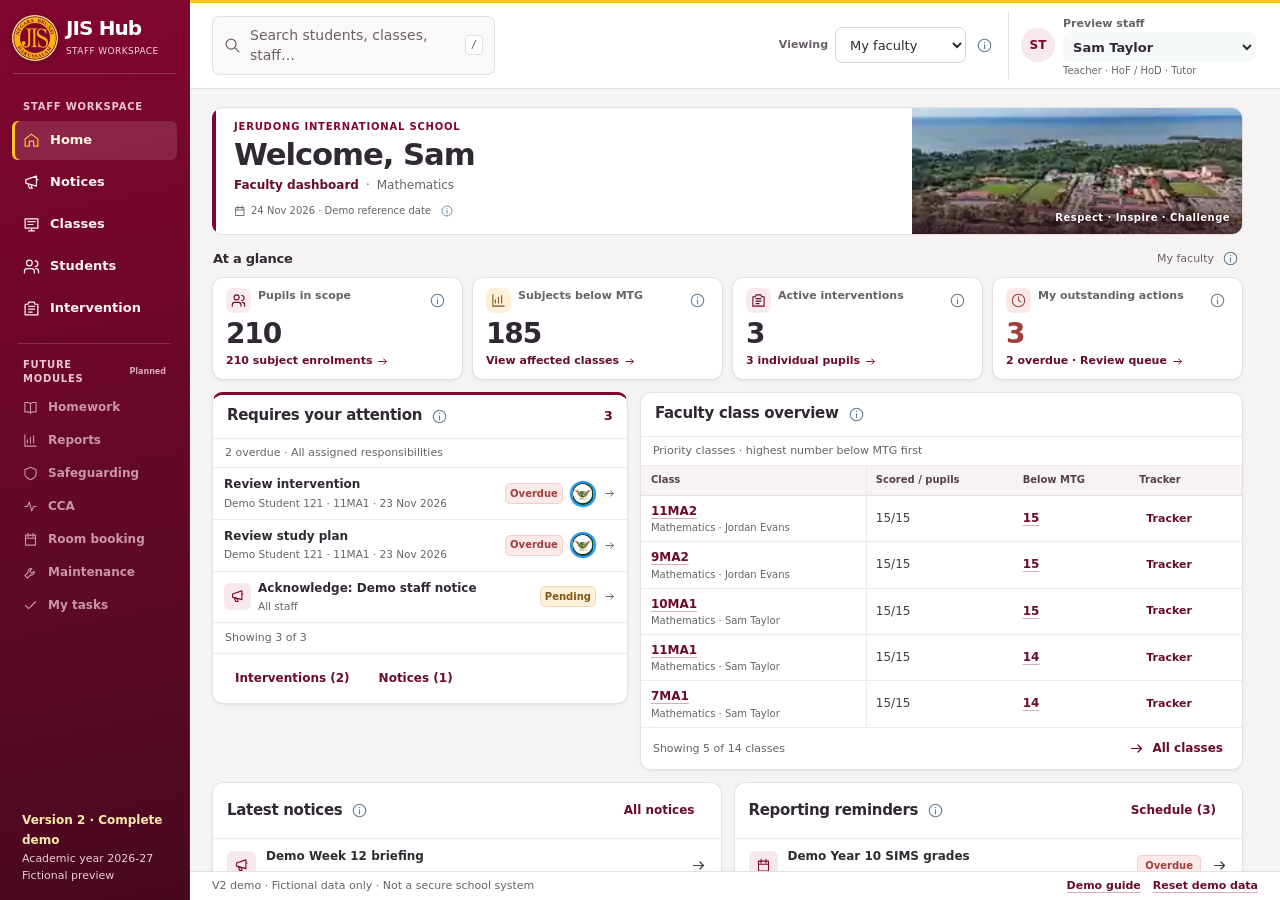
==== commit 7010e4d1: "Wire shared workspace display controls and fill-layout surfaces" ====
--- a/v2/index.html
+++ b/v2/index.html
@@ -9,10 +9,12 @@
   <link rel="icon" type="image/webp" href="./assets/jis-crest.webp">
   <title>JIS Hub · V2 Preview</title>
   <link rel="stylesheet" href="./hub.css">
+  <link rel="stylesheet" href="./responsive-workspace.css">
 </head>
 <body>
   <a class="skip-link" href="#workspace">Skip to workspace</a>
   <div id="app" class="app-shell">
+    <div id="navigation-backdrop" class="navigation-backdrop" data-action="close-menu" aria-hidden="true" hidden></div>
     <aside id="sidebar" class="sidebar" aria-label="Navigation"></aside>
     <div class="app-main">
       <header id="topbar" class="topbar"></header>
--- a/v2/hub.css
+++ b/v2/hub.css
@@ -292,3 +292,492 @@
 @media(max-width:760px){.jis-welcome{min-height:90px}.jis-welcome-copy{padding:10px 12px}.jis-welcome-copy .page-heading .page-actions{flex-basis:100%}.jis-welcome-photo{width:24%}.jis-welcome-copy h1{font-size:23px}.house-directory{grid-template-columns:repeat(3,minmax(0,1fr))}}
 @media(max-width:390px){.jis-welcome-photo{display:none}.house-directory{grid-template-columns:repeat(2,minmax(0,1fr))}}
 @media print{.jis-welcome-photo{display:none}.jis-welcome{border:0;min-height:0}.jis-welcome-copy{padding:0}.house-logo{box-shadow:none;print-color-adjust:exact}}
+
+/* JIS Home refinement — scope-specific, action-led, compact and readable. */
+:root{--radius:11px;--shadow-subtle:0 1px 2px #30151c0c,0 3px 9px #30151c05;--type-numeric:tabular-nums}
+h1{font-weight:760;letter-spacing:-.035em}
+h2{font-size:15px;font-weight:720;letter-spacing:-.02em}
+.page-heading .subtitle{font-size:12px;line-height:1.4}
+.panel-head h2{display:flex;align-items:center;gap:6px;min-width:0;flex-wrap:wrap}
+.surface,.metric{box-shadow:var(--shadow-subtle)}
+.metric-head{font-size:11px;line-height:1.3}
+.metric-value,.num{font-variant-numeric:var(--type-numeric)}
+.nav-heading{display:flex;justify-content:space-between;align-items:center;gap:4px;font-size:10px;font-weight:700;letter-spacing:.075em}
+.nav-coming-soon{font-size:8px;letter-spacing:0;opacity:.86;text-transform:none}
+.future-link{color:#e4becb;opacity:.78}
+.nav-link{border-radius:6px}
+.sidebar .nav-link[aria-current=page]{box-shadow:inset 3px 0 var(--jis-gold)}
+.btn,.select,.input{border-radius:7px}
+.list-row:hover,.search-result:hover,.search-result:focus{background:#faf1f5}
+.data-table tbody tr:hover td{background:#fcf4f7}
+.detail-dialog .dialog-head{border-top:3px solid var(--jis-gold)}
+.drawer-section h3,.profile-section-head{background:#faf6f7}
+.home-dashboard{display:grid;gap:12px;min-width:0}
+.home-dashboard .home-welcome{margin:0;min-height:100px;border-left:0;background:#fff}
+.home-welcome .jis-welcome-copy{padding:12px 18px;border-left:4px solid var(--jis-burgundy)}
+.home-welcome .eyebrow{font-size:10px;letter-spacing:.08em;margin-bottom:4px}
+.home-welcome h1{font-size:clamp(24px,2.4vw,32px);line-height:1.1}
+.home-role-context{display:flex;align-items:center;gap:7px;flex-wrap:wrap;margin-top:5px}
+.home-role-label{font-size:12px;color:var(--accent-dark);font-weight:750}
+.home-context-name{font-size:12px;color:var(--muted);min-width:0;overflow-wrap:anywhere}
+.home-context-name:before{content:'·';margin-right:7px;color:var(--muted)}
+.home-date{display:flex;align-items:center;gap:5px;font-size:10px;color:var(--muted);margin-top:5px}
+.home-date .icon{width:12px;height:12px}
+.home-welcome .jis-welcome-photo{width:min(32%,340px);border-left:0}
+.home-welcome .jis-welcome-photo:after{background:linear-gradient(0deg,#320c21b5,#320c2100 45%)}
+.home-values{position:absolute;bottom:9px;right:12px;z-index:1;color:white;font-size:10px;font-weight:750;letter-spacing:.045em;text-shadow:0 1px 3px #230412}
+.home-section-heading{display:flex;align-items:center;justify-content:space-between;gap:8px;margin:0 1px -5px}
+.home-section-heading h2{font-size:13px}
+.home-section-heading>span{font-size:11px;color:var(--muted);display:flex;align-items:center;gap:5px}
+.home-dashboard .home-metrics{margin:0;gap:9px}
+.home-metric{padding:10px 13px;display:flex;flex-direction:column;min-width:0}
+.home-metric-top{display:flex;align-items:center;gap:7px}
+.home-metric-icon{display:grid;place-items:center;width:25px;height:25px;border-radius:7px;flex:none;background:#f8eaf0;color:var(--accent-dark)}
+.home-metric-icon .icon{width:15px;height:15px}
+.home-metric .metric-head{flex:1;font-weight:700;justify-content:space-between;align-items:flex-start}
+.home-metric .metric-value{font-size:28px;line-height:1.06;margin:6px 0 4px}
+.home-metric .metric-action{font-size:11px;line-height:1.4;margin-top:auto;overflow-wrap:anywhere}
+.home-metric .metric-action .icon{width:13px;height:13px}
+.home-metric-caution .home-metric-icon{background:var(--warning-bg);color:var(--warning)}
+.home-metric-alert .home-metric-icon{background:var(--danger-bg);color:var(--danger)}
+.home-metric-alert .metric-value{color:var(--danger)}
+.home-primary-grid{grid-template-columns:minmax(0,1fr) minmax(0,1.45fr);align-items:start;gap:12px}
+.home-attention{min-width:0;border-top:3px solid var(--jis-burgundy)}
+.home-total{font-weight:750;font-size:13px;color:var(--accent-dark);font-variant-numeric:tabular-nums}
+.home-panel-meta{font-size:11px;color:var(--muted);padding:7px 12px;border-bottom:1px solid var(--line);line-height:1.35}
+.home-panel-footer{display:flex;justify-content:space-between;align-items:center;gap:6px;padding:7px 12px;color:var(--muted);font-size:11px;border-top:1px solid var(--line);flex-wrap:wrap}
+.home-panel-footer .btn{padding:4px 6px;min-height:27px}
+.home-attention .attention-footer{justify-content:flex-start;gap:5px;padding:7px 10px}
+.home-attention .list-row{padding:8px 11px;gap:7px;min-height:46px}
+.home-attention .list-row strong{font-size:12px}
+.home-attention .list-row small{font-size:10.5px;overflow-wrap:anywhere}
+.home-attention .list-row .tag{font-size:10px;padding:2px 4px}
+.home-attention .list-row>.icon{width:13px;height:13px;color:var(--muted)}
+.home-attention .list-icon{width:27px;height:27px}
+.home-cohort{min-width:0}
+.home-preview-table{max-height:none;max-width:100%;scrollbar-gutter:auto}
+.home-preview-table .data-table{font-size:12px}
+.home-preview-table .data-table th,.home-preview-table .data-table td{padding:7px 10px}
+.home-preview-table .data-table th{font-size:10px}
+.home-preview-table .data-table .sticky-first{min-width:92px}
+.home-preview-table .cell-sub{font-size:10px;line-height:1.3;max-width:155px}
+.home-tracker{min-height:26px;padding:3px 6px;font-size:11px;color:var(--accent-dark)}
+.home-count{font-variant-numeric:tabular-nums}
+.home-count-warning{color:var(--warning);font-weight:700}
+.home-group-progress{display:inline-flex;align-items:center;gap:6px;padding:3px 0;width:100%;min-width:62px;text-align:right;color:var(--warning)}
+.home-group-progress strong{min-width:16px;font-variant-numeric:tabular-nums}
+.home-mini-track{display:block;height:6px;width:42px;border-radius:4px;background:#f3ebe0;overflow:hidden}
+.home-mini-track>span{display:block;height:100%;background:#b98935;border-radius:4px}
+.home-dashboard .home-lower{margin-top:0;gap:12px}
+.home-dashboard .stage-note{margin-top:0}
+@media(min-width:761px) and (max-width:1080px){.home-primary-grid{grid-template-columns:minmax(0,1fr) minmax(0,1.15fr)}.home-metric{padding:9px}.home-metric-top{gap:4px}.home-metric-icon{width:21px;height:21px}.home-metric .metric-value{font-size:24px}.home-attention .list-row{padding:7px}.home-attention .list-row:has(.house-badge) .list-icon{display:none}.home-preview-table .data-table th,.home-preview-table .data-table td{padding:6px 7px}}
+@media(max-width:760px){.home-dashboard{gap:10px}.home-welcome .jis-welcome-copy{padding:10px 12px}.home-welcome .jis-welcome-photo{width:24%}.home-values{font-size:8px;right:5px;text-align:right}.home-primary-grid{grid-template-columns:minmax(0,1fr)}.home-metric .metric-value{font-size:25px}.home-metric{padding:10px}.home-metric-top{gap:5px}.home-preview-table .data-table th,.home-preview-table .data-table td{padding:7px 8px}.home-preview-table{max-height:none}.home-dashboard .home-lower{gap:10px}}
+@media(max-width:390px){.home-welcome .jis-welcome-photo{display:none}.home-role-context{gap:4px}.home-context-name:before{margin-right:4px}.home-metric .metric-value{font-size:23px}.home-metric-icon{width:21px;height:21px}.home-metric .metric-head{font-size:10px}.home-metric .metric-action{font-size:10px}}
+
+.home-attention .list-row:has(.house-badge) .list-icon{display:none}
+.home-attention .list-row>.house-badge{flex:none}
+.home-metric .metric-action:hover,.home-group-progress:hover{color:var(--accent-dark);text-decoration:underline;text-underline-offset:2px}
+
+/* Class and pupil workspace refinement: compact, data-led, shared JIS design. */
+.class-heading .page-heading{align-items:center;gap:10px;margin-bottom:9px}
+.class-heading .page-heading h1{font-size:clamp(24px,2.3vw,30px)}
+.class-switcher{display:flex;align-items:center;gap:5px;flex-wrap:wrap}
+.class-switcher .btn{min-height:32px;font-size:11px;padding:5px 8px}
+.class-switcher .select{max-width:235px;height:32px;font-size:11px}
+.class-heading+.tabs{margin-bottom:10px}
+.class-metrics{gap:8px;margin-bottom:10px}
+.class-metrics .metric{padding:8px 11px}
+.class-metrics .metric-value{font-size:24px}
+.class-register{min-width:0}
+.register-heading{padding:9px 12px;align-items:center;flex-wrap:wrap;gap:8px}
+.register-heading h2{margin-bottom:2px}
+.register-mark-shortcut{display:flex;flex-wrap:wrap;align-items:center;gap:6px 10px;min-width:0}
+.register-mark-shortcut .btn{min-height:31px;font-size:11px}
+.register-mark-shortcut .small{max-width:240px;overflow-wrap:anywhere}
+.register-toolbar,.register-layout-bar{display:flex;align-items:center;gap:7px;padding:7px 10px;border-bottom:1px solid var(--line);flex-wrap:wrap}
+.register-search{flex:1;min-width:155px;max-width:250px}
+.register-search .input{width:100%;height:32px;font-size:12px}
+.register-focus,.profile-focus-bar{display:flex;align-items:center;gap:5px;flex-wrap:wrap}
+.register-chip{display:inline-flex;align-items:center;gap:5px;white-space:nowrap;border:1px solid var(--border);border-radius:6px;min-height:30px;padding:4px 8px;background:white;color:var(--muted);font-size:11px;font-weight:650}
+.register-chip strong{font-variant-numeric:tabular-nums;color:var(--ink)}
+.register-chip[aria-pressed=true]{background:var(--accent-soft);border-color:#ca97ac;color:var(--accent-dark)}
+.register-chip[aria-pressed=true] strong{color:var(--accent-dark)}
+.register-chip:hover{border-color:var(--accent);color:var(--accent-dark)}
+.register-filter-actions{display:flex;gap:4px;align-items:center;margin-left:auto}
+.register-options-button,.register-filter-actions .btn{min-height:29px;padding:4px 7px;font-size:11px}
+.register-extra-filters{background:#fdfafa}
+.register-extra-filters[hidden],#register-column-options[hidden]{display:none!important}
+.register-layout-bar{background:#fcf9fa;gap:6px;padding-block:5px}
+.register-layout-bar [role=group]{display:flex;align-items:center;gap:4px;flex-wrap:wrap}
+.register-layout-note{font-size:10px;color:var(--muted);margin-left:auto}
+.register-layout-bar .column-toggle[aria-pressed=true],.class-register .column-toggle[aria-pressed=true]{border-color:#ca97ac}
+.class-register .roster-table{max-height:min(62vh,660px)}
+.class-register[data-register-layout=daily] .data-table th,.class-register[data-register-layout=daily] .data-table td{padding:6px 8px}
+.class-register[data-register-layout=daily] .data-table .sticky-first{min-width:172px;max-width:228px}
+.class-register .register-pupil-meta{display:flex;align-items:center;gap:3px;flex-wrap:wrap;margin-top:2px}
+.register-pupil-meta .cell-sub{margin:0 2px 0 0;white-space:nowrap}
+.register-pupil-meta .tag{font-size:9px;padding:1px 4px}
+.class-register .register-score .inline-link{font-weight:740;color:var(--accent-dark);font-variant-numeric:tabular-nums}
+.class-register[data-register-layout=daily] .num .cell-sub{white-space:nowrap}
+.class-index-tracker{font-size:11px;min-height:28px;padding:4px 8px}
+.profile-top{display:grid;gap:7px}
+.profile-top .profile-identity{padding:10px 12px;gap:12px;background:#fcf8f9}
+.profile-top .profile-identity-main{gap:9px}
+.profile-top .profile-identity-staff .drawer-summary{gap:8px}
+.profile-top .profile-navigation{margin:0;padding:0;border:0;align-items:center;gap:6px}
+.profile-top .profile-navigation .analysis-field{display:flex;align-items:center;gap:6px}
+.profile-top .profile-navigation .select{height:32px}
+.profile-top .profile-navigation .btn{min-height:32px;font-size:11px}
+.profile-top .profile-scope-note{margin:0;font-size:11px}
+.profile-tabs{padding-top:8px;margin:0 0 8px}
+.profile-tabs .tab{gap:6px}
+.profile-tab-count{font-size:10px;font-variant-numeric:tabular-nums;background:#f1e9ed;color:var(--muted);border-radius:5px;padding:1px 5px}
+.profile-tabs .tab[aria-pressed=true] .profile-tab-count{background:var(--accent-soft);color:var(--accent-dark)}
+.profile-tab-body{padding-top:4px}
+.profile-metrics .metric{min-height:0;padding:8px 10px}
+.profile-metrics .metric-value{font-size:24px;line-height:1.15}
+.profile-section{margin-bottom:10px}
+.profile-section .profile-section-head{background:#faf6f7}
+.profile-section .profile-section-head h3{padding:8px 11px}
+.profile-section .content{padding:9px 11px;gap:7px;line-height:1.45}
+.profile-target-strip{display:flex;gap:2px;height:8px;border-radius:4px;overflow:hidden;background:#efedef}
+.target-segment,.target-dot{display:block;min-width:0}
+.target-segment.on,.target-dot.on{background:#25816c}
+.target-segment.below,.target-dot.below{background:#bc872d}
+.target-segment.unknown,.target-dot.unknown{background:#9da2ab}
+.profile-target-legend{display:flex;align-items:center;flex-wrap:wrap;gap:6px 14px;color:var(--muted);font-size:11px}
+.profile-target-legend span{display:inline-flex;align-items:center;gap:5px}
+.target-dot{width:8px;height:8px;border-radius:2px;flex:none}
+.profile-focus-bar{padding-top:3px}
+.profile-focus-bar .register-chip{min-height:28px}
+.profile-table-caption{margin:0}
+.profile-table .data-table th,.profile-table .data-table td{padding:7px 8px}
+.profile-table[aria-label="Cross-subject attainment"] .data-table{white-space:normal;min-width:660px}
+.profile-table[aria-label="Cross-subject attainment"] .data-table th,.profile-table[aria-label="Cross-subject attainment"] .data-table td{vertical-align:middle}
+.profile-subject-name{min-width:115px;max-width:200px}
+.profile-subject-name>.inline-link{font-size:13px;font-weight:730}
+.profile-current-grade{font-size:17px;font-weight:760;color:var(--ink);font-variant-numeric:tabular-nums}
+.profile-current-percent{font-variant-numeric:tabular-nums;white-space:nowrap}
+.profile-target-gap{display:flex;flex-direction:column;align-items:flex-start;gap:4px}
+.profile-target-gap>.negative,.profile-target-gap>.positive{font-size:14px}
+.profile-row-actions{min-width:92px}
+.profile-row-actions>.inline-link{font-size:11px;font-weight:700}
+.profile-row-actions .cell-sub{margin-top:3px}
+.profile-analysis-grid{gap:10px}
+.profile-section .profile-topic-list{gap:6px}
+@media(max-width:1080px){.class-switcher .select{max-width:185px}.register-layout-note{display:none}.register-search{max-width:none;flex:1 1 160px}.register-filter-actions{margin-left:0}.register-mark-shortcut .small{max-width:200px}}
+@media(max-width:760px){.class-heading .page-heading{gap:7px}.class-switcher{width:100%;gap:4px}.class-switcher .select{max-width:100%;flex:1 1 140px}.class-switcher .btn{min-height:32px}.class-metrics .metric{padding:8px}.class-metrics .metric-value{font-size:22px}.register-toolbar{gap:6px}.register-search{flex-basis:100%;max-width:none}.register-focus{gap:4px}.register-chip{font-size:10px;padding:4px 6px}.register-filter-actions{margin-left:auto}.register-mark-shortcut .small{max-width:none}.register-heading{padding:8px 10px}.class-register[data-register-layout=daily] .data-table .sticky-first{min-width:145px;max-width:185px}.class-register .roster-table{max-height:56dvh}.profile-top .profile-identity{padding:9px}.profile-top .profile-navigation .analysis-field{flex:1;min-width:110px;max-width:none}.profile-top .profile-navigation .analysis-field>select{min-width:0}.profile-top .profile-navigation .analysis-field{font-size:0}.profile-top .profile-navigation .analysis-field .select{font-size:11px}.profile-top .profile-navigation>.small{flex-basis:100%}.profile-tabs{padding-top:5px}.profile-tabs .tab{padding:7px 8px}.profile-metrics .metric-value{font-size:21px}.profile-section .content{padding:8px}.profile-table[aria-label="Cross-subject attainment"] .data-table .sticky-first{min-width:110px;max-width:150px}}
+@media print{.register-toolbar,.register-layout-bar,.register-extra-filters,.register-mark-shortcut,.column-toolbar,.class-switcher{display:none!important}}
+
+.profile-top .profile-identity-staff .drawer-summary{grid-template-columns:repeat(2,minmax(0,1fr))}
+
+/* Assessment and analysis refinement: focused spreadsheet entry and evidence hierarchy. */
+.tracker-assessment{display:grid;gap:3px;min-width:133px;max-width:200px}
+.tracker-assessment>.inline-link{white-space:normal;text-align:left;font-weight:740}
+.tracker-assessment .tags{flex-wrap:wrap}
+.tracker-coverage{display:flex;align-items:center;gap:5px;font-size:10px;color:var(--muted);font-variant-numeric:tabular-nums}
+.tracker-coverage-track{display:block;height:5px;min-width:24px;max-width:45px;flex:1;border-radius:4px;background:#ece8eb;overflow:hidden}
+.tracker-coverage-track>span{display:block;height:100%;background:#25816c}
+.tracker-needs-entry{font-size:10px;color:var(--warning);font-weight:650}
+.tracker-analysis{min-height:24px;padding:2px 5px;font-size:10px;justify-self:start;color:var(--accent-dark)}
+.markbook-summary .data-table td:has(.tracker-cell){padding:3px 4px}
+.tracker-cell{display:block;text-align:left;width:100%;min-width:83px;border:1px solid transparent;border-radius:5px;padding:5px 7px;min-height:39px;font-variant-numeric:tabular-nums}
+.tracker-cell:hover,.tracker-cell:focus-visible{border-color:#ca97ac;background:#fcf1f6}
+.tracker-missing,.tracker-incomplete{background:#fff8e8}
+.tracker-excluded{background:#f5f0ec}
+.tracker-cell .number{font-weight:740}
+.entry-overview{display:grid;grid-template-columns:repeat(5,minmax(0,1fr));gap:7px;margin-bottom:7px}
+.entry-stat{display:grid;gap:3px;background:#fcf9fa;border:1px solid var(--border);border-radius:7px;padding:7px 9px;min-width:0}
+.entry-stat span{font-size:10px;color:var(--muted);font-weight:650}
+.entry-stat strong{font-size:20px;font-variant-numeric:tabular-nums;color:var(--ink)}
+.entry-context{display:flex;justify-content:space-between;align-items:center;gap:7px;flex-wrap:wrap;margin-bottom:6px}
+.entry-context .btn,.entry-guide .btn{min-height:29px;padding:4px 8px;font-size:11px}
+.entry-guide{display:flex;align-items:center;justify-content:space-between;flex-wrap:wrap;gap:6px 12px;border-top:1px solid var(--line);padding:7px 0}
+.entry-guide strong{font-size:12px;color:var(--ink)}
+.entry-guide p{margin-top:3px}
+.mark-focus{padding:6px 9px;background:#f8e9ef;border:1px solid #e6c9d5;border-radius:6px;color:var(--accent-dark);font-size:11px;font-weight:650;margin-bottom:7px;min-height:28px;overflow-wrap:anywhere}
+#mark-grid-form{gap:7px}
+.entry-table{max-height:min(57dvh,560px);scroll-padding:44px 8px 8px 164px}
+.entry-table .data-table{font-size:11px}
+.entry-table .data-table th{padding:6px;min-width:68px}
+.entry-table .data-table .sticky-first{min-width:155px;max-width:190px}
+.entry-table .data-table td{padding:3px 4px}
+#mark-grid-form .mark-cell{height:30px;min-width:54px;width:65px;border-radius:3px;padding:3px 5px;background:white}
+#mark-grid-form .mark-cell:focus{outline:2px solid var(--accent);outline-offset:-1px;position:relative;z-index:1}
+#mark-grid-form .mark-cell[aria-invalid=true]{border-color:var(--danger);background:var(--danger-bg)}
+#mark-grid-form .inactive-mark-row .mark-cell{background:#f3f1f2;color:var(--muted)}
+.entry-table .data-table .mark-column-focus{background:#f7edf2}
+.entry-table .data-table tr.mark-row-focus td{background:#fcf3f7}
+.entry-table .data-table tr.mark-row-focus td.sticky-first{box-shadow:inset 3px 0 var(--jis-burgundy)}
+.entry-table .data-table tr.changed-mark-row td.sticky-first .pupil-identity-text:after{content:'Unsaved';display:block;font-size:9px;color:var(--accent-dark);font-weight:700}
+.entry-table .data-table tr[data-entry-state=invalid] td[data-preview=status]{color:var(--danger);font-weight:750}
+.entry-table .data-table tr[data-entry-state=missing] td[data-preview=status],.entry-table .data-table tr[data-entry-state=incomplete] td[data-preview=status]{color:var(--warning);font-weight:700}
+.entry-table .data-table tr[data-entry-state=scored] td[data-preview=percent]{font-weight:750;color:var(--ink)}
+.entry-table .data-table tr.requested-mark-row td.sticky-first{border-left:3px solid var(--jis-gold)}
+.mark-save-bar{position:sticky;bottom:0;z-index:5;background:#fff;border-color:#dac6d0;box-shadow:0 -3px 9px #30151c0a}
+.mark-save-bar #mark-dirty{font-weight:700;color:var(--accent-dark)}
+.mark-save-bar #mark-clear-count{color:var(--warning)}
+.mark-save-bar .check-field{font-size:11px}
+.analysis-focus-items{display:grid;grid-template-columns:repeat(3,minmax(0,1fr));gap:8px;padding:9px}
+.analysis-focus-card{display:grid;gap:4px;text-align:left;background:#fcfafb;border:1px solid var(--border);border-radius:8px;padding:9px 10px;min-width:0}
+.analysis-focus-card:hover,.analysis-focus-card:focus-visible{border-color:#ca97ac;background:#fcf1f6}
+.analysis-focus-label{font-size:11px;font-weight:700;color:var(--muted)}
+.analysis-focus-card>strong{font-size:23px;font-variant-numeric:tabular-nums;color:var(--ink)}
+.analysis-focus-card.attention>strong,.comparison-count.attention{color:var(--warning);font-weight:750}
+.analysis-focus-link{font-size:11px;font-weight:650;color:var(--accent-dark)}
+.teaching-rank-head{display:grid;grid-template-columns:minmax(95px,1fr) minmax(55px,1fr) 46px;gap:7px;align-items:center;font-size:10px;color:var(--muted);padding:0 5px}
+.teaching-axis{display:flex;justify-content:space-between;font-variant-numeric:tabular-nums;gap:1px}
+.teaching-rank-list{display:grid;gap:2px;max-height:330px;overflow:auto;scrollbar-gutter:stable}
+.teaching-evidence{display:grid;grid-template-columns:minmax(95px,1fr) minmax(55px,1fr) 46px;align-items:center;gap:7px;min-height:41px;border-radius:5px;padding:5px;text-align:left;border-bottom:1px solid var(--line);min-width:0}
+.teaching-evidence:hover,.teaching-evidence:focus-visible{background:#fcf1f6}
+.teaching-evidence-label{display:grid;gap:2px;min-width:0}
+.teaching-evidence-label strong{font-size:12px;overflow-wrap:anywhere}
+.teaching-evidence-label .small{font-size:10px;overflow-wrap:anywhere}
+.teaching-track{height:11px;display:block;background:linear-gradient(90deg,#e8ecec 49.5%,#c5cdcd 49.5%,#c5cdcd 50.5%,#e8ecec 50.5%);border-radius:3px;overflow:hidden}
+.teaching-fill{display:block;height:100%;background:#267f7c;border-radius:3px}
+.teaching-value{text-align:right;font-size:11px;white-space:nowrap;font-variant-numeric:tabular-nums}
+.no-evidence .teaching-track{background:repeating-linear-gradient(135deg,#ece9eb,#ece9eb 4px,#f7f5f6 4px,#f7f5f6 8px)}
+.histogram-layout{display:flex;gap:4px;min-width:0}
+.histogram-y{display:flex;flex-direction:column;justify-content:space-between;padding:16px 0 28px;height:155px;font-size:10px;color:var(--muted);text-align:right;min-width:18px}
+.histogram-layout .frequency-chart{flex:1;min-width:0}
+.histogram-layout .frequency-column{background:repeating-linear-gradient(to top,#dce3e6 0px,#dce3e6 1px,transparent 1px,transparent 25%)}
+.histogram-caption{font-size:10px}
+.analysis-panel .panel-body{padding:10px 12px;gap:7px}
+.academic-analysis{gap:10px}
+.academic-analysis .metrics{gap:8px}
+.academic-analysis .metric{padding:8px 11px}
+.academic-analysis .metric-value{font-size:24px}
+@media(max-width:760px){
+ .entry-overview{grid-template-columns:repeat(3,minmax(0,1fr));gap:5px}
+ .entry-stat{padding:5px 7px}.entry-stat strong{font-size:17px}
+ .entry-table{max-height:48dvh;scroll-padding-left:125px}
+ .entry-table .data-table .sticky-first{min-width:125px;max-width:160px}
+ #mark-grid-form .mark-cell{width:56px;min-width:50px}
+ .mark-save-bar{position:static;padding:7px;gap:6px}
+ .mark-save-bar .check-field{flex-basis:100%}
+ .analysis-focus-items{gap:5px;padding:7px}
+ .analysis-focus-card{padding:7px;gap:3px}
+ .analysis-focus-card>strong{font-size:20px}
+ .analysis-focus-label,.analysis-focus-link{font-size:10px}
+ .teaching-rank-head,.teaching-evidence{grid-template-columns:minmax(85px,1fr) minmax(40px,.8fr) 43px;gap:5px}
+ .analysis-panel .panel-body{padding:9px}
+ .academic-analysis .metric-value{font-size:22px}
+}
+@media(max-width:390px){.analysis-focus-items{grid-template-columns:1fr}.analysis-focus-card{grid-template-columns:minmax(0,1fr) auto;align-items:center}.analysis-focus-card>strong{grid-column:2;grid-row:1}.analysis-focus-link{text-align:right}}
+@media print{.teaching-rank-list{max-height:none;overflow:visible}.analysis-focus-card{box-shadow:none}.tracker-analysis{display:none}}
+
+.evidence-summary{display:flex;align-items:center;gap:12px;padding:10px 12px;margin-bottom:10px;background:#faf6f7;border:1px solid var(--border);border-radius:7px;flex-wrap:wrap}.evidence-summary strong{font-size:23px;color:var(--ink);font-variant-numeric:tabular-nums}.evidence-summary span{font-size:12px;color:var(--muted)}
+
+/* Intervention workflow refinement — scope, responsibility and review evidence. */
+.intervention-metrics{gap:8px;margin-bottom:10px}
+.intervention-metrics .metric{padding:9px 11px}.intervention-metrics .metric-value{font-size:25px}
+.case-pipeline{margin-bottom:11px}.case-pipeline .panel-head{padding:9px 12px}
+.case-stage-grid{display:grid;grid-template-columns:repeat(3,minmax(0,1fr));gap:9px;padding:9px 11px}
+.case-stage-card{display:flex;align-items:center;gap:9px;text-align:left;min-width:0;padding:10px 12px;background:#fcf9fa;border:1px solid var(--border);border-radius:8px}
+.case-stage-card:hover,.case-stage-card[aria-pressed=true]{background:#f8e9ef;border-color:#ca97ac}
+.stage-number{display:grid;place-items:center;width:31px;height:31px;flex:none;border:1px solid #d8bac9;border-radius:50%;color:var(--accent-dark);background:#fff;font-size:15px;font-weight:750}
+.case-stage-name{display:grid;gap:3px;flex:1;min-width:0}.case-stage-name strong{font-size:13px;color:var(--ink)}.case-stage-name>span{font-size:11px;color:var(--muted)}
+.case-stage-card>b{font-size:25px;font-variant-numeric:tabular-nums;color:var(--accent-dark);font-weight:760}
+.case-pipeline-note{padding:0 12px 10px}
+.intervention-register{min-width:0}.intervention-register .panel-head{padding:9px 12px}.intervention-register .panel-head h2{margin-bottom:3px}
+.case-focus-bar{display:flex;flex-wrap:wrap;align-items:center;gap:5px;padding:7px 10px;border-bottom:1px solid var(--line)}
+.case-filters{padding:7px 10px}.case-filters .input,.case-filters .select{min-height:31px;height:31px;font-size:11px}
+.intervention-register .data-table td,.intervention-register .data-table th{padding:7px 9px;vertical-align:middle}
+.intervention-register .data-table .sticky-first{min-width:168px;max-width:220px}
+.intervention-register .table-scroll{max-height:min(58dvh,650px)}
+.compact-wave{display:grid;gap:4px;min-width:91px}.compact-wave .cell-sub{white-space:normal}
+.compact-wave-nodes{display:flex;align-items:center;gap:7px;position:relative;width:max-content}
+.compact-wave-nodes:before{content:'';position:absolute;height:2px;background:#e3dce0;left:8px;right:8px;top:9px}
+.compact-wave-nodes i{display:grid;place-items:center;position:relative;border:1px solid #d8d5da;color:#69616b;border-radius:50%;width:20px;height:20px;background:#f5f3f4;font-size:10px;font-weight:750;font-style:normal}
+.compact-wave-nodes .wave-recorded{background:#e6f2ee;border-color:#b8d8cb;color:#1e6552}
+.compact-wave-nodes .wave-active{background:#176f70;border-color:#176f70;color:white}
+.compact-wave-nodes .wave-requested{background:#fff2d6;border:2px dashed #b98a33;color:#8b5e19}
+.case-next-task{min-width:150px;max-width:220px;white-space:normal;display:grid;gap:3px;align-items:start}
+.case-next-task>strong{font-size:12px;color:var(--ink);overflow-wrap:anywhere}
+.case-next-task .cell-sub{margin:0;overflow-wrap:anywhere}
+.case-next-task .tag{justify-self:start}.case-quick-action{font-size:11px;min-height:28px;padding:4px 7px;white-space:normal;text-align:left}
+.detail-dialog.wide-case{width:min(920px,100vw)}
+.case-workspace{display:grid;gap:10px;min-width:0}
+.case-workspace>.drawer-section,.case-workspace .case-overview-grid>.drawer-section,.case-workspace .case-steps,.case-workspace .case-action-strip{margin:0}
+.case-identity{display:grid;grid-template-columns:minmax(185px,1fr) minmax(210px,1.45fr);gap:9px 12px;align-items:center;padding:11px 13px;background:#fcf8f9;border:1px solid #e7d9df;border-radius:8px}
+.case-identity-main{display:flex;gap:9px;align-items:center;min-width:0}.case-identity-main .tags{margin-top:4px;flex-wrap:wrap}
+.case-identity-info .drawer-summary{grid-template-columns:repeat(2,minmax(0,1fr));margin:0;gap:6px 10px}
+.case-identity>.inline-link{justify-self:start;grid-column:1/-1}
+.case-step.wave-recorded{background:#e6f2ee;border-color:#c6e1d7;color:#1e6552}.case-step.wave-recorded>span{background:#c6e1d7;color:#1e6552}
+.case-step.wave-active{background:#e5f2f0;border-color:#176f70;color:#125c60;box-shadow:inset 0 0 0 1px #176f70}.case-step.wave-active>span{background:#176f70;color:white}
+.case-step.wave-requested{background:#fff6e2;border:1px dashed #b98a33;color:#8b5e19}.case-step.wave-requested>span{background:#b98a33;color:white}
+.case-task-list{display:grid;gap:5px}.case-task{display:flex;align-items:center;justify-content:space-between;gap:8px 12px;padding:8px 10px;background:#fcfafb;border:1px solid var(--border);border-radius:7px;flex-wrap:wrap}
+.case-task-main{min-width:0;flex:1;display:flex;align-items:center;gap:5px;flex-wrap:wrap}.case-task-main>strong{font-size:13px}.case-task-main>.cell-sub{flex-basis:100%;margin:0;font-size:11px;overflow-wrap:anywhere}.case-task .btn{font-size:11px;min-height:30px;white-space:normal}
+.case-workspace .case-action-strip{align-items:center;background:#faf6f7;padding:6px 9px}.case-workspace .case-action-strip .btn{font-size:11px;min-height:28px;padding:4px 7px}
+.case-overview-grid{display:grid;grid-template-columns:minmax(0,1.3fr) minmax(0,1fr);gap:9px;align-items:start}
+.case-overview-grid .drawer-summary{grid-template-columns:repeat(2,minmax(0,1fr))}
+.case-workspace .drawer-section h3{background:#faf6f7;padding:9px 11px}.case-workspace .drawer-section .content{padding:10px 12px;gap:8px;overflow-wrap:anywhere}
+.case-house-request{border-top:1px solid var(--border);padding-top:8px;margin-top:3px;display:grid;gap:6px}
+.case-house-request .drawer-summary{margin:0}
+.case-plan-section{scroll-margin-top:8px}.study-plan-meta .drawer-summary{margin:0;grid-template-columns:repeat(3,minmax(0,1fr))}
+.study-target{padding:9px 10px;background:#f8f3f5;border-left:3px solid var(--jis-burgundy);border-radius:4px;display:grid;gap:5px}
+.study-target strong{font-size:13px;white-space:pre-wrap}
+.study-action-list{display:grid;gap:6px}.study-action-list ol{display:grid;gap:5px;padding-left:22px}
+.study-action-list li{padding:3px 0;overflow-wrap:anywhere}
+.case-plan-actions{display:flex;flex-wrap:wrap;gap:6px;border-top:1px solid var(--line);padding-top:8px}
+.study-reviews summary,.case-history-disclosure summary{cursor:pointer;font-size:12px;font-weight:700;color:var(--ink);padding:9px 12px;background:#faf6f7}
+.case-history-disclosure[open] summary{border-bottom:1px solid var(--border)}
+.study-reviews summary{padding:6px 8px;border-radius:5px;margin-bottom:7px}
+.case-timeline{position:relative;display:grid;gap:5px;padding-left:10px;border-left:2px solid #d9e5e1;margin-left:4px}
+.case-timeline .case-history-event{position:relative;margin:0;border-left:0;background:#faf8f9;border-radius:5px;padding:8px 10px}
+.case-timeline .case-history-event:before{content:'';position:absolute;width:7px;height:7px;left:-15px;top:13px;border-radius:50%;background:#176f70;border:1px solid white}
+.case-event-outcome{margin-top:4px}.case-earlier{display:grid;gap:5px}.case-earlier>h3{font-size:12px;color:var(--muted);padding:3px 0}
+.case-latest-review{border-bottom:1px solid var(--line);padding-bottom:7px}
+@media(max-width:1080px){.case-stage-card{padding:8px;gap:6px}.case-stage-card>b{font-size:21px}.stage-number{width:27px;height:27px}.case-stage-name strong{font-size:12px}.case-stage-name>span{font-size:10px}}
+@media(max-width:760px){.intervention-metrics .metric{padding:7px 8px}.intervention-metrics .metric-value{font-size:21px}.case-stage-grid{grid-template-columns:1fr;padding:7px;gap:5px}.case-stage-card{padding:6px 9px}.case-stage-name{display:flex;align-items:center;flex-wrap:wrap;gap:5px}.case-stage-card>b{font-size:19px}.case-focus-bar{gap:4px;padding:6px 8px}.case-overview-grid{grid-template-columns:1fr}.case-identity{grid-template-columns:1fr;padding:9px}.case-workspace{gap:8px}.case-workspace .drawer-section .content{padding:8px}.case-task{padding:7px}.case-task .btn{flex-shrink:0}.case-task-main{flex-basis:100%}.case-plan-actions .btn{white-space:normal}.case-workspace .case-steps{gap:4px}.case-workspace .case-step{padding:6px 4px}.case-workspace .case-step strong{font-size:10px}.case-workspace .case-step small{font-size:9px}.intervention-register .data-table .sticky-first{min-width:135px;max-width:160px}.study-plan-meta .drawer-summary{gap:5px}.case-pipeline-note{padding:0 8px 8px}}
+@media print{.case-focus-bar,.case-filters,.case-action-strip,.case-plan-actions,.case-task .btn{display:none!important}}
+
+/* Staffroom noticeboard: tactile but legible, with no essential colour-only cues. */
+.noticeboard-shell{margin-bottom:16px;min-width:0}
+.noticeboard-content{display:grid;grid-template-columns:minmax(0,1fr) minmax(0,1fr);gap:18px;padding:20px;border:5px solid #755b43;border-radius:5px;background-color:#c9aa81;background-image:radial-gradient(#795e4730 .8px,transparent .8px),radial-gradient(#fff5dc60 .7px,transparent .7px);background-size:5px 7px,9px 11px;box-shadow:inset 0 2px 8px #543b2940}
+.board-section{min-width:0}
+.board-section h2{font-size:1.05rem;color:#fff;background:#173b4b;padding:8px 12px;border-radius:3px;margin:0 0 12px}
+.board-section-heading{display:flex;align-items:center;flex-wrap:wrap;gap:8px;margin-bottom:8px}
+.board-section-heading h2{margin:0}
+.board-section-heading .btn{background:#fff}
+.board-label,.noticeboard-content .week-label{font-size:.84rem;color:#392a20;font-weight:750;margin:12px 0 8px}
+.paper-grid{display:grid;grid-template-columns:minmax(0,1fr);gap:16px}
+.notice-paper{position:relative;min-width:0;background:#fffdf5;color:#263740;padding:24px 16px 14px;border:1px solid #d5c8ab;border-radius:2px;box-shadow:2px 4px 7px #4d392b45;display:flex;flex-direction:column;gap:8px;overflow-wrap:anywhere}
+.paper-pin{position:absolute;top:7px;left:calc(50% - 5px);height:10px;width:10px;border-radius:50%;background:radial-gradient(circle at 35% 30%,#e8a2a3,#982c36 60%);box-shadow:1px 2px 2px #35201566}
+.paper-ack{background:#fff0bc}.paper-urgent{background:#ffe2df}.paper-important{background:#e5eef8}
+.notice-paper h3{font-size:1.05rem;line-height:1.35;margin:0;color:#20313a}
+.paper-meta{font-size:.76rem;color:#4b5359}
+.paper-tags{display:flex;flex-wrap:wrap;gap:4px}
+.paper-preview{white-space:pre-wrap;margin:0;line-height:1.5;font-size:.88rem}
+.paper-open{align-self:flex-start;margin-top:auto;background:#ffffffb8}
+.board-expanded .noticeboard-content{grid-template-columns:minmax(0,1fr)}
+.board-expanded .paper-grid{grid-template-columns:repeat(auto-fit,minmax(min(100%,240px),1fr))}
+.board-expanded .paper-preview{font-size:.96rem}
+@media(max-width:800px){.noticeboard-content{grid-template-columns:minmax(0,1fr);padding:12px;gap:16px}.noticeboard-shell .panel-head{flex-wrap:wrap;gap:8px}}
+
+/* Main gradebook: dense spreadsheet-style input, stable row labels and header. */
+.gradebook-surface{min-width:0}
+.gradebook-save-bar{display:flex;justify-content:space-between;align-items:center;gap:8px;padding:8px 12px;border-top:1px solid var(--line);border-bottom:1px solid var(--line);background:#faf7f8}
+.gradebook-save-bar>div:first-child{display:grid;gap:3px}
+.gradebook-save-bar #gradebook-save-status{font-size:12px;color:var(--accent-dark)}
+.gradebook-instructions{padding:6px 12px;margin:0}
+.gradebook-surface #gradebook-error{padding:8px 12px;margin:0}
+.gradebook-table .assessment-heading{min-width:110px;max-width:165px;vertical-align:top}
+.gradebook-table .tracker-assessment{min-width:105px;max-width:155px;gap:3px}
+.gradebook-title{font-weight:700;white-space:normal;overflow-wrap:anywhere}
+.gradebook-head-actions{display:flex;gap:6px;align-items:center;flex-wrap:wrap}
+.gradebook-table td,.gradebook-table th{padding:5px 7px}
+.gradebook-table .gradebook-entry{padding:3px 5px;min-width:95px;border-left:1px solid var(--line);border-right:1px solid var(--line)}
+.gradebook-cell{display:block;width:100%;min-width:0;height:30px;padding:3px 6px;text-align:center;font:inherit;font-weight:650;font-variant-numeric:tabular-nums;background:white;border:1px solid #d8d0d4;border-radius:3px;color:var(--ink)}
+.gradebook-cell:focus{outline:2px solid var(--accent);outline-offset:-1px}
+.gradebook-cell-preview{display:block;text-align:center;font-size:10px;color:var(--muted);min-height:14px;padding-top:2px}
+.gradebook-table td.gradebook-selected{background:#f4e6ee}
+.gradebook-table td.gradebook-changed{box-shadow:inset 0 -2px var(--accent)}
+.gradebook-cell[aria-invalid]{border:2px solid var(--danger);background:var(--danger-bg)}
+.gradebook-overall{min-width:100px;background:#f7f8fa}
+.gradebook-scroll{max-height:calc(100dvh - 330px);min-height:160px;scroll-padding-top:108px;scroll-padding-left:170px}
+.gradebook-table thead th{position:sticky;top:0;z-index:3}
+.gradebook-table .sticky-first{position:sticky;left:0;min-width:155px;max-width:210px;z-index:2;background:white}
+.gradebook-table thead .sticky-first{z-index:4;background:#f7f8fa}
+.gradebook-table .tracker-cell{min-width:80px}
+@media(max-width:760px){.gradebook-save-bar{flex-wrap:wrap;padding:6px 8px}.gradebook-instructions{padding:5px 8px}.gradebook-scroll{max-height:52dvh;min-height:140px;scroll-padding-left:128px}.gradebook-table .sticky-first{min-width:125px;max-width:165px}.gradebook-table .assessment-heading{min-width:95px}.gradebook-table .tracker-assessment{min-width:90px}.gradebook-table .gradebook-entry{min-width:82px}}
+
+/* Assessment setup: simple defaults with structured, optional advanced controls. */
+.assessment-editor #assessment-format{display:grid;gap:10px}
+.assessment-editor fieldset{border:0;margin:0;padding:0;min-width:0}
+.assessment-editor fieldset[hidden]{display:none!important}
+.assessment-editor #assessment-total-pane:not([hidden]),.assessment-editor #assessment-items-pane:not([hidden]){display:grid;gap:8px}
+.assessment-editor #assessment-total-pane .assessment-max{max-width:180px}
+.assessment-editor .assessment-total-line{padding:8px 10px;background:#f5f7fa;border-radius:5px;color:var(--ink)}
+.assessment-editor .assessment-advanced{border:1px solid var(--line);border-radius:7px;padding:10px}
+.assessment-editor .assessment-advanced>summary{font-weight:650;cursor:pointer}
+.assessment-advanced-body{display:grid;gap:12px;padding-top:10px}
+.assessment-item-scroll{max-height:45dvh}
+.assessment-item-scroll .data-table{min-width:510px}
+.assessment-item-scroll input,.assessment-item-scroll .select{width:100%;min-width:72px}
+.assessment-item-scroll [name="item-label"],.assessment-item-scroll [name="item-topic"]{min-width:104px}
+.assessment-item-scroll td{padding:4px}
+.assessment-item-scroll .btn{padding:4px 8px}
+.assessment-management{display:flex;flex-wrap:wrap;gap:8px;margin:12px 0}
+
+/* Expandable structured assessments. Item columns remain compact and the
+   computed total anchors the group; existing sticky table header is retained. */
+.gradebook-table .gradebook-item-heading{min-width:92px;max-width:126px;background:#f1e9ee;vertical-align:top;white-space:normal;border-bottom:2px solid #d5b4c3}
+.gradebook-item-heading .cell-sub{white-space:normal;overflow-wrap:anywhere;line-height:1.3}
+.gradebook-item-heading strong{display:block;color:var(--ink);font-size:13px;overflow-wrap:anywhere}
+.gradebook-table td.gradebook-item-entry{min-width:84px;max-width:126px;background:#fcfafb;border-left:1px solid var(--line)}
+.gradebook-table td.gradebook-item-entry.gradebook-selected{background:#f4e6ee}
+.gradebook-table .gradebook-group-total{border-left:2px solid #c49eaf;background:#f7f0f4}
+.gradebook-expand{font-size:11px;font-weight:700;padding:3px 6px;min-height:24px;align-self:start;justify-self:start;white-space:normal}
+.gradebook-result-status{display:block;max-width:100%;width:100%;height:26px;font-size:10px;margin-top:2px;padding:2px 4px;background:white}
+.gradebook-result .tracker-cell{min-height:34px}
+.gradebook-result .tracker-invalid{color:var(--danger);background:var(--danger-bg)}
+.gradebook-readonly{font-variant-numeric:tabular-nums;text-align:center}
+.gradebook-table .gradebook-item-entry [data-entry-preview]:empty{min-height:0;padding:0}
+@media(max-width:760px){.gradebook-table .gradebook-item-heading{min-width:80px}.gradebook-table td.gradebook-item-entry{min-width:74px}.gradebook-result-status{font-size:10px}}
+
+/* Bulk entry controls stay compact; file exchange is collapsed by default. */
+.gradebook-bulk-tools{display:flex;align-items:center;flex-wrap:wrap;gap:7px;padding:5px 10px;border-top:1px solid var(--line);border-bottom:1px solid var(--line);background:#faf8f9}
+.gradebook-tool-group{display:flex;flex-wrap:wrap;gap:4px;align-items:center}
+.gradebook-tool-group+.gradebook-tool-group{border-left:1px solid var(--line);padding-left:7px}
+.gradebook-bulk-tools .btn{font-size:11px;min-height:28px;padding:4px 8px}
+.gradebook-bulk-tools .btn:disabled{opacity:.45;cursor:not-allowed}
+.gradebook-exchange{padding:6px 10px;border-bottom:1px solid var(--line)}
+.gradebook-exchange>summary{font-size:12px;font-weight:700;cursor:pointer;color:var(--accent-dark)}
+.gradebook-exchange-body{display:grid;gap:8px;padding:8px 0 2px;min-width:0}
+.gradebook-exchange-body>label{display:grid;gap:5px;min-width:0}
+.gradebook-exchange-body input[type=file]{max-width:100%;font-size:11px}
+.gradebook-exchange-body textarea{width:100%;font-family:monospace;min-height:72px}
+#gradebook-import-preview:not(:empty){background:#f6f8fa;padding:8px;max-height:230px;overflow:auto;border:1px solid var(--line);border-radius:4px;font-size:12px;overflow-wrap:anywhere}
+#gradebook-import-preview ul{margin:6px 0;padding-left:20px}
+#gradebook-copy-fallback:not([hidden]){display:block;margin:6px 10px;width:calc(100% - 20px)}
+#gradebook-copy-fallback[hidden]{display:none}
+@media(max-width:760px){.gradebook-bulk-tools{gap:4px;padding:5px 7px}.gradebook-tool-group+.gradebook-tool-group{padding-left:4px}.gradebook-bulk-tools .btn{padding:3px 5px}.gradebook-exchange{padding:6px 7px}}
+
+/* Personal gradebook layout tools. Preserve the compact spreadsheet footprint. */
+.gradebook-layout-bar{display:flex;flex-wrap:wrap;align-items:center;gap:6px;padding:6px 10px;border-block:1px solid var(--line);background:#f7f8fa;min-width:0}
+.gradebook-layout-bar .select,.gradebook-layout-bar .btn{min-height:30px;font-size:12px;padding:4px 8px;max-width:100%}
+.gradebook-layout-bar [data-gradebook-hidden-edits]:not(:empty){color:var(--accent-dark);font-weight:650}
+.gradebook-layout-panel:not([hidden]){display:grid;gap:12px;padding:10px 12px;border-bottom:1px solid var(--line);background:#faf9fa;min-width:0}
+.gradebook-layout-panel[hidden]{display:none!important}
+.gradebook-layout-grid{display:grid;grid-template-columns:repeat(auto-fit,minmax(min(100%,175px),1fr));gap:8px;min-width:0}
+.gradebook-layout-field{display:grid;gap:3px;font-size:11px;font-weight:650;min-width:0;color:var(--muted)}
+.gradebook-layout-field .select,.gradebook-layout-field .input{width:100%;max-width:100%;min-width:0;font-size:12px}
+.gradebook-layout-checks{display:grid;gap:5px;min-width:0;font-size:12px}
+.gradebook-layout-checks>div:not(.gradebook-column-list){display:flex;flex-wrap:wrap;gap:10px}
+.gradebook-layout-checks p{margin:0}
+.gradebook-column-list{display:grid;grid-template-columns:repeat(auto-fit,minmax(min(100%,240px),1fr));gap:5px;max-height:210px;overflow:auto;padding:2px}
+.gradebook-column-option{display:flex;justify-content:space-between;align-items:center;gap:5px;border:1px solid var(--line);border-radius:4px;background:white;padding:4px 6px;min-width:0}
+.gradebook-column-option .check-field{min-width:0;overflow-wrap:anywhere}
+.gradebook-column-option .cell-sub{white-space:normal}
+.gradebook-reorder{display:flex;gap:3px;flex-shrink:0}
+.gradebook-reorder .btn{padding:2px 6px;min-width:25px;min-height:25px;font-size:12px}
+.gradebook-table .gradebook-group-heading{min-width:125px;max-width:160px;background:#e8eef1;border-left:2px solid #94aebc;vertical-align:top;white-space:normal}
+.gradebook-group-heading .cell-sub{white-space:normal}
+.gradebook-group-heading .gradebook-expand{display:block;margin-top:5px}
+.gradebook-table .gradebook-group-summary{min-width:125px;background:#f0f5f7;border-left:2px solid #94aebc;text-align:center;font-variant-numeric:tabular-nums}
+.gradebook-gap{min-width:70px;text-align:center;font-variant-numeric:tabular-nums}
+.gradebook-density-comfortable .gradebook-table td{padding:9px 9px}
+.gradebook-density-comfortable .gradebook-cell{height:38px}
+.gradebook-density-comfortable .gradebook-table .gradebook-item-entry{min-width:100px}
+.gradebook-density-comfortable .gradebook-table .gradebook-entry{min-width:110px}
+.gradebook-surface .gradebook-scroll{max-height:calc(100dvh - 375px)}
+@media(max-width:760px){.gradebook-layout-bar{padding:5px 7px}.gradebook-layout-panel:not([hidden]){padding:7px;gap:8px}.gradebook-layout-grid{grid-template-columns:repeat(auto-fit,minmax(min(100%,130px),1fr))}.gradebook-table .gradebook-group-heading,.gradebook-table .gradebook-group-summary{min-width:105px}.gradebook-surface .gradebook-scroll{max-height:48dvh}}
+
+/* Independent reporting records and calculation policy controls. */
+.gradebook-policy-line{padding:5px 10px;background:#f8f7f9;border-bottom:1px solid var(--line)}
+.calculation-methods{display:grid;gap:6px;margin:10px 0}
+.calculation-method{padding:8px 10px;border:1px solid var(--line);border-radius:5px;background:#fafbfc}
+.calculation-method p{margin:3px 0 0}
+.calculation-settings-forms{display:grid;gap:12px}
+.calculation-settings-forms form{padding:12px;border:1px solid var(--line);border-radius:6px}
+.calculation-settings-forms h3{margin:0;font-size:14px}
+.report-grade-toolbar{align-items:center;flex-wrap:wrap}
+.report-grade-toolbar label{display:flex;gap:6px;align-items:center;flex-wrap:wrap;min-width:0;max-width:100%;font-size:12px;font-weight:600}
+.report-grade-toolbar .select{max-width:100%;min-width:0}
+.report-grade-table td,.report-grade-table th{padding:7px 9px}
+.report-grade-table .report-grade-value{font-weight:750;color:var(--accent-dark);font-size:15px}
+.report-grade-scroll{max-height:65dvh;overflow:auto}
+.report-grade-table thead th{position:sticky;top:0;z-index:2}
+.report-grade-table td:first-child,.report-grade-table th:first-child{min-width:155px}
+@media(max-width:760px){.report-grade-toolbar label{display:grid;width:100%}.report-grade-toolbar .select{width:100%}.report-grade-table td:first-child,.report-grade-table th:first-child{min-width:135px}}
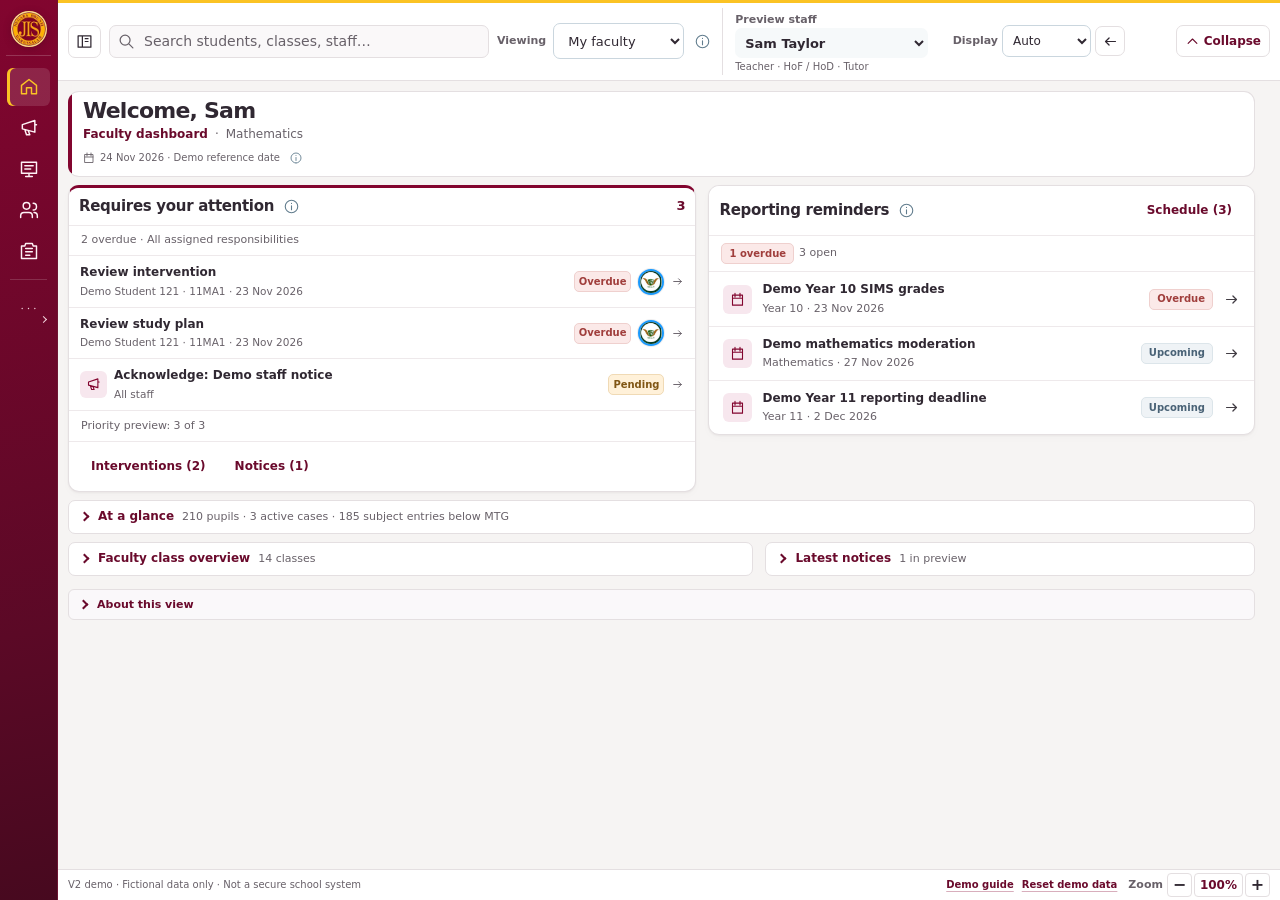
==== commit 7c7d168c: "Load dedicated gradebook toolbar styles on both app entrypoints" ====
--- a/v2/index.html
+++ b/v2/index.html
@@ -10,6 +10,7 @@
   <title>JIS Hub · V2 Preview</title>
   <link rel="stylesheet" href="./hub.css">
   <link rel="stylesheet" href="./responsive-workspace.css">
+  <link rel="stylesheet" href="./gradebook-toolbar.css">
 </head>
 <body>
   <a class="skip-link" href="#workspace">Skip to workspace</a>
--- a/v2/responsive-workspace.css
+++ b/v2/responsive-workspace.css
@@ -0,0 +1,793 @@
+/* Shared screen-only foundation. Page-specific compact headers, focus modes,
+   mobile entry views and expandable drawers build on these rules in later PRs. */
+@media screen {
+ :root{--workspace-padding:clamp(8px,1.4vw,22px);--workspace-gap:12px;--workspace-table-min:160px;--workspace-nav-width:190px;--workspace-rail-width:58px}
+ .app-shell{height:100vh;height:100dvh;grid-template-columns:var(--workspace-nav-width) minmax(0,1fr);grid-template-rows:minmax(0,1fr);min-width:0;min-height:0}
+ .app-main{min-width:0;min-height:0;grid-template-rows:auto minmax(0,1fr) auto}
+ .sidebar{min-width:0;min-height:0;overflow-y:auto;overflow-x:hidden;overscroll-behavior:contain}
+ .workspace{padding:var(--workspace-padding);min-width:0;min-height:0;overflow:auto}
+ .workspace-inner{width:100%;min-width:0;max-width:1800px}
+ .workspace-inner[data-workspace-fill="true"]{max-width:none}
+ .workspace-inner>.surface,.workspace-inner>div,.surface,.panel-head,.panel-body,.toolbar,.page-heading,.page-actions{min-width:0;max-width:100%}
+ .panel-head{flex-wrap:wrap}
+ .page-heading>div{min-width:0;max-width:100%}
+ .page-heading h1,.page-heading .subtitle,.dialog-head h2,.dialog-head .subtitle{overflow-wrap:anywhere}
+ .toolbar .select,.toolbar .input,.toolbar label,.form-stack .input,.form-stack .select,.form-stack textarea{min-width:0;max-width:100%}
+ .table-scroll{min-width:0;max-width:100%;overflow:auto}
+ .table-scroll:focus-visible{outline-offset:-3px}
+ .topbar{min-width:0;gap:8px;padding:8px var(--workspace-padding)}
+ .topbar .workspace-nav-toggle{display:inline-flex;flex:none}
+ .topbar .search-launch{min-width:100px;max-width:380px;flex:1 1 180px}
+ .topbar .search-launch span{min-width:0;white-space:nowrap;overflow:hidden;text-overflow:ellipsis}
+ .topbar .topbar-spacer{display:none}
+ .topbar-field,.staff-field{min-width:0;max-width:100%}
+ .staff-field>div{min-width:0}
+ .workspace-display-controls{display:flex;align-items:center;gap:4px;flex:none;min-width:0}
+ .workspace-display-controls .select{height:32px;max-width:110px;padding:3px 6px;font-size:12px}
+ .workspace-display-reset{height:30px;min-height:30px;width:30px}
+ .demo-footer{min-width:0;flex-wrap:wrap;padding:5px var(--workspace-padding);gap:6px;overflow-wrap:anywhere}
+ .demo-footer .footer-actions{min-width:0;gap:8px}
+ .navigation-backdrop{position:fixed;inset:0;background:#142d4266;z-index:19}
+ /* Rail keeps all navigation links and their accessible names; labels remain
+    available through title and screen readers. The desktop toggle restores them. */
+ .app-shell[data-workspace-navigation="rail"]{grid-template-columns:var(--workspace-rail-width) minmax(0,1fr)}
+ .app-shell[data-workspace-navigation="rail"] .sidebar{padding:12px 6px;align-items:stretch}
+ .app-shell[data-workspace-navigation="rail"] .brand{justify-content:center;margin:0 0 9px;padding-bottom:9px}
+ .app-shell[data-workspace-navigation="rail"] .jis-crest{width:34px;height:34px}
+ .app-shell[data-workspace-navigation="rail"] .brand-text,
+ .app-shell[data-workspace-navigation="rail"] .nav-label,
+ .app-shell[data-workspace-navigation="rail"] .nav-heading,
+ .app-shell[data-workspace-navigation="rail"] .sidebar-bottom{display:none}
+ .app-shell[data-workspace-navigation="rail"] .nav-link,
+ .app-shell[data-workspace-navigation="rail"] .future-link{justify-content:center;padding:8px;min-height:38px}
+ .app-shell[data-workspace-navigation="rail"] .nav-link .icon{width:20px;height:20px}
+ .app-shell[data-workspace-navigation="rail"] .sidebar-line{margin:9px 3px}
+ .app-shell[data-workspace-density="compact"]{--workspace-padding:10px;--workspace-gap:8px}
+ .app-shell[data-workspace-density="compact"] .topbar{min-height:46px;padding-block:5px}
+ .app-shell[data-workspace-density="compact"] .topbar .search-launch{min-height:32px;padding:5px 8px}
+ .app-shell[data-workspace-density="compact"] .topbar .search-launch kbd,
+ .app-shell[data-workspace-density="compact"] .staff-field .avatar{display:none}
+ .app-shell[data-workspace-density="compact"] .page-heading{gap:8px;margin-bottom:8px}
+ .app-shell[data-workspace-density="compact"] .page-heading h1{font-size:23px}
+ .app-shell[data-workspace-density="compact"] .tabs{margin-bottom:8px}
+ .app-shell[data-workspace-density="compact"] .tab{padding:7px 9px}
+ .app-shell[data-workspace-density="compact"] .panel-head{padding:7px 10px}
+ .app-shell[data-workspace-density="compact"] .toolbar{padding:6px 9px;gap:6px}
+ .app-shell[data-workspace-density="compact"] .demo-footer{font-size:10px;padding-block:3px}
+ /* Flexible work area: grow to fill the workspace, but keep a minimum usable
+    table area. If toolbars/forms are taller than a short viewport, the outer
+    workspace scrolls rather than trapping controls or squeezing rows to zero. */
+ .workspace-inner[data-workspace-fill="true"]{min-height:100%;display:flex;flex-direction:column;gap:0}
+ .workspace-inner[data-workspace-fill="true"]>.workspace-fill-panel{display:flex;flex-direction:column;flex:1 0 auto;min-height:0;min-width:0}
+ .workspace-fill-panel>*{flex-shrink:0}
+ .workspace-fill-panel>.workspace-fill-scroll{height:0;flex:1 0 var(--workspace-table-min);min-height:var(--workspace-table-min);max-height:none;overflow:auto}
+ .workspace-fill-panel.gradebook-surface>.gradebook-scroll,.workspace-fill-panel.report-grades>.report-grade-scroll{max-height:none;min-height:var(--workspace-table-min)}
+ .workspace-fill-panel.gradebook-surface .gradebook-save-bar{flex-wrap:wrap}
+ /* Shared drawer sizing stays viewport-aware, including short landscape
+    screens. The inner form is scrollable; header and close control remain. */
+ .detail-dialog[open]{max-height:100dvh;max-width:100vw}
+ .detail-dialog .dialog-head,.detail-dialog .drawer-footer{flex-shrink:0;min-width:0}
+ .detail-dialog .dialog-head>div{min-width:0;flex:1}
+ .detail-dialog .dialog-head .btn{flex-shrink:0}
+ .detail-dialog .drawer-body{min-width:0;min-height:0;overflow:auto}
+ .detail-dialog .drawer-footer .btn{max-width:100%;white-space:normal}
+ .search-dialog{max-width:calc(100vw - 16px);max-height:calc(100dvh - 16px)}
+ .confirm-dialog{max-height:calc(100dvh - 16px);overflow:auto}
+ .toast{max-width:calc(100vw - 24px)}
+ @media(max-width:1080px){
+  :root{--workspace-nav-width:162px}
+  .topbar .search-launch{flex:1 1 120px}
+  .workspace-display-controls .field-label{display:none}
+ }
+ @media(max-width:760px){
+  .app-shell,.app-shell[data-workspace-navigation="rail"]{display:block}
+  .app-main{height:100%;width:100%}
+  .sidebar{display:none;position:fixed;inset:0 auto 0 0;width:min(264px,calc(100vw - 34px));max-width:100vw;z-index:20;padding:12px}
+  .sidebar[data-open="true"]{display:flex}
+  .sidebar .mobile-toggle{min-width:32px}
+  .topbar .workspace-nav-toggle{display:none}
+  .topbar{display:grid;grid-template-columns:auto minmax(0,1fr) auto;grid-template-rows:auto auto;gap:5px;padding:5px 8px;min-height:0}
+  .topbar>.mobile-toggle{grid-column:1;grid-row:1}
+  .topbar .search-launch{grid-column:2;grid-row:1;width:100%;min-width:0;max-width:none}
+  .topbar .workspace-display-controls{grid-column:3;grid-row:1}
+  .topbar .workspace-display-controls .select{max-width:90px;font-size:11px}
+  .topbar-field{grid-column:1/3;grid-row:2;min-width:0}
+  .staff-field{grid-column:3;grid-row:2;width:100%;max-width:140px}
+  .topbar .staff-field .select{max-width:100%;width:100%}
+  .topbar .staff-field .roles{white-space:nowrap;overflow:hidden;text-overflow:ellipsis}
+  .topbar .field-label{display:none}
+  .workspace{padding:8px;scrollbar-gutter:auto}
+  .workspace-inner{max-width:none}
+  .demo-footer{padding:4px 8px}
+  .detail-dialog .drawer-body{padding:10px}
+  .detail-dialog .dialog-head{gap:7px;padding:9px 10px}
+  .detail-dialog .drawer-footer{padding:7px 10px}
+  .search-dialog{margin:8px auto auto}
+ }
+ @media(max-width:360px){
+  .topbar .workspace-display-controls{gap:2px}
+  .workspace-display-reset{width:26px;min-height:28px;padding:4px}
+  .topbar .search-launch{padding:5px;gap:5px}
+  .demo-footer{font-size:10px}
+ }
+ @media(max-height:500px){
+  :root{--workspace-table-min:165px}
+  .topbar{padding-block:4px;gap:4px}
+  .topbar .staff-field .roles{display:none}
+  .demo-footer{padding-block:3px;font-size:10px}
+  .workspace{padding-block:6px}
+  .detail-dialog .dialog-head,.detail-dialog .drawer-footer{padding-block:6px}
+  .search-dialog{margin:8px auto auto}
+  .search-results{max-height:45dvh}
+ }
+}
+
+@media print{.navigation-backdrop{display:none!important}}
+
+/* PR29: explicit secondary information. Titles, primary actions, warnings,
+   status bars and record flags stay outside these disclosures. */
+@media screen{
+ .workspace-disclosure{min-width:0;max-width:100%;margin-bottom:8px}
+ .workspace-disclosure>summary{display:flex;align-items:center;flex-wrap:wrap;gap:4px 8px;min-height:32px;padding:4px 9px;cursor:pointer;color:var(--accent-dark);font-size:12px;font-weight:650;list-style:none;border-radius:5px}
+ .workspace-disclosure>summary::-webkit-details-marker{display:none}
+ .workspace-disclosure>summary::before{content:"";width:7px;height:7px;border-right:2px solid currentColor;border-bottom:2px solid currentColor;transform:rotate(-45deg);flex:none;margin:0 2px}
+ .workspace-disclosure[open]>summary::before{transform:rotate(45deg);margin-top:-3px}
+ .workspace-disclosure>summary:hover{background:#f1e8ec}
+ .disclosure-note{color:var(--muted);font-size:11px;font-weight:450;overflow-wrap:anywhere}
+ .disclosure-body{min-width:0;max-width:100%}
+ .workspace-heading-main{min-width:0;flex:1 1 220px}
+ .workspace-heading{align-items:center}
+ .workspace-heading-main .disclosure-context{margin:2px 0 0}
+ .disclosure-context>summary{display:inline-flex;padding:3px 5px;min-height:26px}
+ .disclosure-context .eyebrow{margin:3px 0 0}
+ .disclosure-context .subtitle{margin:2px 0 0}
+ .disclosure-context[open] .disclosure-body{padding-left:5px}
+ .disclosure-metrics{border:1px solid var(--border);border-radius:7px;background:#fff}
+ .disclosure-metrics>.disclosure-body{padding:5px 8px}
+ .disclosure-metrics .metrics,.disclosure-metrics .case-pipeline{margin-bottom:0}
+ .disclosure-filters{border-top:1px solid var(--border);border-bottom:1px solid var(--border);margin:0}
+ .disclosure-filters>summary{background:#f8f7f9}
+ .disclosure-filters .toolbar{border-top:0}
+ .disclosure-help{margin:5px 0 0;border:1px solid var(--border);border-radius:6px;background:#faf8fa}
+ .disclosure-help>summary{font-size:11px;min-height:29px}
+ .disclosure-help .stage-note{margin:0;padding:6px 9px}
+ .gradebook-surface>.disclosure-help,.report-grades>.disclosure-help{margin:0;border-inline:0;border-radius:0}
+ .gradebook-surface .disclosure-help .panel-body{padding:6px 10px}
+ .gradebook-surface .disclosure-help .gradebook-instructions{padding:6px 10px}
+ .reporting-demo-note{padding:5px 9px}
+ .workspace-primary-filters{flex-wrap:wrap}
+ .app-shell[data-workspace-density="compact"] .workspace-heading h1{font-size:clamp(19px,2vw,23px);line-height:1.25}
+ .app-shell[data-workspace-density="compact"] .workspace-heading{gap:4px;margin-bottom:6px}
+ .app-shell[data-workspace-density="compact"] .workspace-heading-main .disclosure-context>summary{font-size:11px;min-height:22px}
+ .app-shell[data-workspace-density="compact"] .disclosure-metrics>summary{min-height:30px}
+ .app-shell[data-workspace-density="compact"] .class-switcher .btn{min-height:30px;padding:3px 6px}
+ @media(max-width:760px){
+  .workspace-heading-main{flex-basis:100%}
+  .workspace-heading>.page-actions{width:100%;min-width:0}
+  .workspace-disclosure>summary{min-height:34px}
+  .disclosure-context>summary{min-height:29px!important}
+  .disclosure-note{font-size:11px}
+ }
+}
+@media print{
+ .workspace-disclosure>summary{display:none!important}
+ .disclosure-filters,.disclosure-help{display:none!important}
+ .workspace-heading .subtitle{font-size:11px}
+}
+
+@media screen{
+ .workspace-safety-note{margin:6px 0}
+ .app-shell[data-workspace-density="compact"] .workspace-heading-main:has(>.disclosure-context:not([open])){display:flex;align-items:center;gap:3px 8px;flex-wrap:wrap}
+ .app-shell[data-workspace-density="compact"] .workspace-heading-main:has(>.disclosure-context:not([open])) .disclosure-context{margin:0}
+}
+
+
+/* PR30: maximise the existing gradebook within the browser viewport.
+   These presentation-only rules leave the table and its inputs mounted. */
+@media screen{
+ .gradebook-focus-top,.gradebook-secondary-panels,.gradebook-focus-section{min-width:0;max-width:100%}
+ .gradebook-focus-heading,.gradebook-focus-panel-buttons{display:none}
+ .gradebook-assessment-options{display:flex;align-items:center;flex-wrap:wrap;gap:5px;min-width:0;max-width:100%}
+ .gradebook-focus-toggle{margin-left:auto;white-space:nowrap;color:var(--accent-dark);font-weight:700}
+ .gradebook-hidden-warning{padding:5px 10px;margin:0;color:var(--accent-dark);font-weight:650}
+ .gradebook-hidden-warning:empty{display:none}
+ .gradebook-focus-section>.disclosure-help{margin:0;border-inline:0;border-radius:0}
+ #app[data-gradebook-focus="true"]{display:grid;grid-template-columns:minmax(0,1fr);grid-template-rows:minmax(0,1fr)}
+ #app[data-gradebook-focus="true"]>.sidebar,
+ #app[data-gradebook-focus="true"] .app-main>.topbar,
+ #app[data-gradebook-focus="true"] .app-main>.demo-footer,
+ #app[data-gradebook-focus="true"] .workspace-inner>.class-heading,
+ #app[data-gradebook-focus="true"] .workspace-inner>.tabs{display:none}
+ #app[data-gradebook-focus="true"] .app-main{height:100%;grid-template-rows:minmax(0,1fr)}
+ #app[data-gradebook-focus="true"] .workspace{padding:4px;scrollbar-gutter:auto}
+ #app[data-gradebook-focus="true"] .gradebook-surface{border-radius:5px;isolation:isolate}
+ #app[data-gradebook-focus="true"] .gradebook-focus-top{position:sticky;top:0;z-index:8;background:#fff}
+ #app[data-gradebook-focus="true"] .gradebook-focus-heading{display:flex;flex-wrap:wrap;align-items:center;gap:3px 10px;padding:5px 9px;background:#f7f1f4;border-bottom:1px solid var(--line);min-width:0}
+ .gradebook-focus-heading h2{font-size:15px;line-height:1.3;margin:0;color:var(--accent-dark);overflow-wrap:anywhere}
+ .gradebook-focus-demo{margin-left:auto;color:var(--muted);font-size:10px;overflow-wrap:anywhere}
+ #app[data-gradebook-focus="true"] .markbook-toolbar{gap:5px;padding:5px 8px;align-items:center}
+ #app[data-gradebook-focus="true"] .markbook-toolbar>.select{max-width:min(205px,100%);min-width:0}
+ #app[data-gradebook-focus="true"] .markbook-toolbar .btn{min-height:30px;font-size:12px;padding:4px 8px}
+ #app[data-gradebook-focus="true"] .gradebook-focus-panel-buttons{display:flex;flex-wrap:wrap;gap:4px;min-width:0}
+ #app[data-gradebook-focus="true"] .gradebook-focus-panel-button[aria-expanded="true"]{background:#f0e1e9;border-color:#b68a9e;color:var(--accent-dark)}
+ #app[data-gradebook-focus="true"] .gradebook-focus-toggle{background:var(--accent-dark);border-color:var(--accent-dark);color:white}
+ #app[data-gradebook-focus="true"] [data-gradebook-focus-section]{display:none}
+ #app[data-gradebook-focus="true"][data-gradebook-focus-panel="assessment"] [data-gradebook-focus-section="assessment"]{display:flex;flex:1 1 100%;order:9;padding:5px 0;border-top:1px solid var(--line)}
+ #app[data-gradebook-focus="true"][data-gradebook-focus-panel="layout"] [data-gradebook-focus-section="layout"],
+ #app[data-gradebook-focus="true"][data-gradebook-focus-panel="tools"] [data-gradebook-focus-section="tools"],
+ #app[data-gradebook-focus="true"][data-gradebook-focus-panel="help"] [data-gradebook-focus-section="help"]{display:block}
+ #app[data-gradebook-focus="true"] .gradebook-secondary-panels{max-height:min(38dvh,340px);overflow:auto;overscroll-behavior:contain}
+ #app[data-gradebook-focus="true"] .gradebook-secondary-panels:has(>[data-gradebook-focus-section]:not([hidden])){border:0}
+ #app[data-gradebook-focus="true"] [data-gradebook-focus-section="help"] .workspace-disclosure>summary{display:none}
+ #app[data-gradebook-focus="true"] .gradebook-policy-line{padding:3px 8px;font-size:11px}
+ #app[data-gradebook-focus="true"] .gradebook-surface>.scope-inline{margin:0;padding:5px 8px}
+ #app[data-gradebook-focus="true"] .gradebook-save-bar{position:sticky;bottom:0;z-index:7;padding:5px 9px;box-shadow:0 -2px 6px #26354812}
+ #app[data-gradebook-focus="true"] .gradebook-save-bar .btn{min-height:32px}
+ #app[data-gradebook-focus="true"] .gradebook-save-bar #gradebook-selection{font-size:11px}
+ #app[data-gradebook-focus="true"] .gradebook-scroll{overscroll-behavior:contain}
+ @media(max-width:760px){
+  #app[data-gradebook-focus="true"] .workspace{padding:2px}
+  #app[data-gradebook-focus="true"] .gradebook-focus-heading{padding:4px 6px}
+  .gradebook-focus-heading h2{font-size:14px}
+  .gradebook-focus-demo{margin-left:0}
+  #app[data-gradebook-focus="true"] .markbook-toolbar{padding:4px 6px;gap:4px}
+  #app[data-gradebook-focus="true"] .markbook-toolbar>.select{flex:1 1 110px;max-width:none}
+  #app[data-gradebook-focus="true"] .markbook-toolbar .btn{min-height:32px;padding:3px 6px}
+  #app[data-gradebook-focus="true"] .gradebook-focus-panel-buttons{order:5;flex:1 1 100%}
+  #app[data-gradebook-focus="true"] .gradebook-focus-panel-buttons .btn{flex:1}
+  #app[data-gradebook-focus="true"] .markbook-toolbar .count{font-size:10px}
+  #app[data-gradebook-focus="true"] .gradebook-save-bar{gap:4px;padding:4px 6px}
+ }
+ @media(max-height:500px){
+  #app[data-gradebook-focus="true"] .gradebook-secondary-panels{max-height:30dvh}
+  #app[data-gradebook-focus="true"] .gradebook-focus-heading{padding-block:3px}
+  #app[data-gradebook-focus="true"] .gradebook-save-bar{padding-block:3px}
+ }
+}
+@media print{
+ .gradebook-focus-heading,.gradebook-focus-panel-buttons,.gradebook-focus-toggle{display:none!important}
+}
+
+
+/* PR31: table/card register presentation and narrow single-assessment entry. */
+@media screen{
+ .responsive-register{display:flex;flex-direction:column;min-width:0;max-width:100%;min-height:0}
+ .register-presentation-bar{display:flex;align-items:center;justify-content:space-between;gap:6px;padding:5px 9px;border-bottom:1px solid var(--line);flex-wrap:wrap}
+ .register-presentation-bar>div{display:flex;flex-wrap:wrap;gap:3px}
+ .register-presentation-bar .btn{min-height:30px;padding:4px 8px;font-size:11px}
+ .register-presentation-bar .btn[aria-pressed="true"],.gradebook-entry-switch .btn[aria-pressed="true"]{background:#f0e1e9;border-color:#b68a9e;color:var(--accent-dark);font-weight:650}
+ .register-cards{display:none;min-width:0;gap:8px;padding:8px}
+ .responsive-register[data-register-view="cards"]>.table-scroll{display:none}
+ .responsive-register[data-register-view="cards"]>.register-cards{display:grid;grid-template-columns:repeat(auto-fill,minmax(min(100%,320px),1fr));align-content:start}
+ .register-card-sort{grid-column:1/-1;padding:4px 8px;background:#f8f7f9;border:1px solid var(--line);border-radius:6px}
+ .register-card-sort summary,.register-card-details summary{cursor:pointer;font-size:12px;font-weight:650;color:var(--accent-dark);padding:5px 0}
+ .register-card-sort-options{display:flex;flex-wrap:wrap;gap:4px;padding:4px 0}
+ .register-card{display:flex;flex-direction:column;min-width:0;border:1px solid var(--line);border-radius:8px;padding:9px 10px;gap:8px;background:white}
+ .register-card-identity{min-width:0;overflow-wrap:anywhere;font-size:14px;font-weight:650}
+ .register-card-identity .pupil-identity{min-width:0}
+ .register-card dl{display:grid;grid-template-columns:repeat(auto-fit,minmax(min(100%,100px),1fr));gap:8px 10px;margin:0;min-width:0}
+ .register-card-field{min-width:0;overflow-wrap:anywhere}
+ .register-card-field dt{font-size:11px;color:var(--muted);font-weight:600;margin:0 0 3px}
+ .register-card-field dd{margin:0;font-size:12px;min-width:0}
+ .register-card-field .btn,.register-card-field .inline-link{max-width:100%;white-space:normal;text-align:left;overflow-wrap:anywhere}
+ .register-card-field:has(.case-next-task),.register-card-field:has(.case-quick-action){grid-column:1/-1}
+ .register-card-details{border-top:1px solid var(--line);padding-top:2px}
+ .register-card-details dl{padding-top:5px}
+ .report-grades>.responsive-register{flex:1 0 auto;min-height:0}
+ .report-grades>.responsive-register>.table-scroll{height:0;flex:1 0 var(--workspace-table-min);min-height:var(--workspace-table-min);max-height:none;overflow:auto}
+ .report-grades>.responsive-register>.register-cards{height:0;flex:1 0 var(--workspace-table-min);min-height:var(--workspace-table-min);overflow:auto}
+ .report-grades>.responsive-register>.register-presentation-bar{flex-shrink:0}
+ .gradebook-entry-controls{min-width:0;max-width:100%;border-bottom:1px solid var(--line)}
+ .gradebook-entry-switch{display:flex;flex-wrap:wrap;align-items:center;gap:4px;padding:4px 8px}
+ .gradebook-entry-switch .btn{min-height:30px;padding:4px 8px;font-size:12px}
+ .gradebook-single-controls{display:flex;align-items:flex-end;gap:6px 10px;flex-wrap:wrap;padding:4px 8px 7px;min-width:0}
+ .gradebook-single-controls>label{display:grid;gap:3px;min-width:0;max-width:100%;flex:1 1 220px;font-size:11px;font-weight:650}
+ .gradebook-single-controls .select{min-width:0;width:100%;max-width:100%;font-size:12px}
+ .gradebook-single-info{display:flex;flex-wrap:wrap;align-items:center;gap:4px 9px;flex:1 1 100%;min-width:0;font-size:12px}
+ .gradebook-single-info strong{overflow-wrap:anywhere}
+ .gradebook-single-controls>p{margin:0;flex:1 1 100%}
+ .gradebook-single-table{width:100%;table-layout:fixed;min-width:0!important}
+ .gradebook-single-table .sticky-first{width:42%;min-width:0!important;max-width:none}
+ .gradebook-single-table .gradebook-single-heading,.gradebook-single-table .gradebook-entry,.gradebook-single-table .gradebook-item-entry,.gradebook-single-table .gradebook-result{min-width:0!important;max-width:none}
+ .gradebook-single-table .gradebook-cell{width:100%;min-width:0;max-width:100%;height:38px;font-size:16px}
+ .gradebook-single-table .gradebook-result-status{width:100%;min-width:0;max-width:100%;height:32px;font-size:12px}
+ .gradebook-single-table .tracker-cell{min-width:0;max-width:100%;width:100%;white-space:normal;overflow-wrap:anywhere}
+ .gradebook-single-table .cell-sub,.gradebook-single-table .gradebook-single-heading{white-space:normal;overflow-wrap:anywhere}
+ .gradebook-single-table .pupil-identity{min-width:0;max-width:100%;overflow-wrap:anywhere}
+ .gradebook-single-table .inline-link{white-space:normal;overflow-wrap:anywhere;text-align:left}
+ @media(max-width:760px){
+  .responsive-register[data-register-view="auto"]>.table-scroll{display:none}
+  .responsive-register[data-register-view="auto"]>.register-cards{display:grid;grid-template-columns:1fr;align-content:start}
+  .register-card{padding:9px;gap:6px}
+  .register-card .btn{min-height:34px}
+  .register-presentation-bar{padding:4px 7px}
+  .gradebook-entry-switch .btn{min-height:34px}
+  .gradebook-single-controls{padding:5px 7px}
+  .gradebook-single-controls>label{flex-basis:100%}
+  .gradebook-single-controls .select{min-height:36px}
+  .gradebook-single-table td,.gradebook-single-table th{padding:5px 4px}
+  .gradebook-single-table .gradebook-entry{padding:4px}
+  .gradebook-single-table .gradebook-cell{height:42px}
+  .gradebook-single-table .sticky-first .house-badge{width:20px;height:20px;flex-shrink:0}
+  .gradebook-single-table .pupil-identity{gap:3px}
+ }
+}
+@media print{
+ .register-presentation-bar,.register-cards,.gradebook-entry-switch{display:none!important}
+ .responsive-register>.table-scroll{display:block!important;height:auto!important;max-height:none!important;overflow:visible!important}
+}
+
+@media screen{
+ #app[data-gradebook-focus="true"] [data-workspace-disclosure="single-tools"]>summary{display:none}
+ .gradebook-surface[data-entry-view="single"] .gradebook-save-bar{position:sticky;bottom:0;z-index:7}
+ .gradebook-single-table .pupil-identity-text{white-space:normal;overflow-wrap:anywhere}
+}
+
+
+/* PR32: expand existing analytical panels and modal detail workspaces. */
+@media screen{
+ .analysis-grid,.profile-analysis-grid{grid-template-columns:repeat(2,minmax(0,1fr));min-width:0}
+ .academic-analysis,.analysis-panel,.profile-section,.profile-tab-body,.profile-analysis-grid>.profile-section{min-width:0;max-width:100%}
+ .panel-expand-actions,.drawer-head-actions{display:flex;align-items:center;justify-content:flex-end;gap:5px;flex-wrap:wrap;flex-shrink:0}
+ .panel-expand{min-height:28px;padding:3px 8px;font-size:11px;white-space:nowrap}
+ .panel-expand[aria-expanded="true"],.drawer-expand[aria-pressed="true"]{background:#f0e1e9;color:var(--accent-dark);border-color:#b68a9e}
+ [data-expandable-panel][data-panel-expanded="true"]{grid-column:1/-1}
+ [data-expandable-panel][data-panel-expanded="true"] .trend-chart{max-height:min(65dvh,560px);height:auto}
+ [data-expandable-panel][data-panel-expanded="true"] .boxplot{max-height:170px}
+ [data-expandable-panel][data-panel-expanded="true"] .analysis-table .boxplot{max-height:85px}
+ [data-expandable-panel][data-panel-expanded="true"] .frequency-column{height:clamp(105px,32dvh,330px)}
+ [data-expandable-panel][data-panel-expanded="true"] .histogram-y{height:calc(clamp(105px,32dvh,330px) + 50px)}
+ [data-expandable-panel][data-panel-expanded="true"] .analysis-table,[data-expandable-panel][data-panel-expanded="true"] .profile-table{max-height:min(68dvh,820px)}
+ [data-expandable-panel][data-panel-expanded="true"] .bar-track{height:14px}
+ .analysis-panel .panel-head,.profile-section-head{flex-wrap:wrap;gap:5px}
+ .profile-section-head h3,.analysis-panel .panel-head h2{min-width:0;flex:1 1 120px;overflow-wrap:anywhere}
+ .profile-section-head .panel-expand-actions{padding:4px 7px}
+ .detail-dialog[data-drawer-expanded="true"]{width:100vw;max-width:100vw;height:100vh;height:100dvh;max-height:100dvh;inset:0;margin:0;border-radius:0}
+ .detail-dialog .dialog-head{align-items:center}
+ .detail-dialog .dialog-head>.drawer-head-actions{flex:0 0 auto}
+ .detail-dialog .drawer-expand{font-size:12px;min-height:32px;padding:4px 8px}
+ .detail-dialog .dialog-head h2{margin:0;overflow-wrap:anywhere}
+ .detail-dialog .dialog-head .subtitle{margin:3px 0 0;overflow-wrap:anywhere}
+ .detail-dialog .drawer-body{min-width:0;max-width:100%;overflow:auto;flex:1 1 0}
+ .detail-dialog .drawer-footer{flex:0 0 auto}
+ .detail-dialog[data-drawer-expanded="true"] .drawer-body{padding:clamp(9px,1.5vw,22px)}
+ .detail-dialog[data-drawer-expanded="true"] .form-stack:not(#mark-grid-form){max-width:1100px;margin-inline:auto}
+ .detail-dialog[data-drawer-expanded="true"] .table-scroll{max-height:min(65dvh,850px)}
+ .detail-dialog[data-drawer-expanded="true"] .profile-table{max-height:min(65dvh,850px)}
+ .detail-dialog[data-drawer-expanded="true"] .entry-table{max-height:65dvh}
+ .detail-dialog .drawer-summary,.detail-dialog .fact,.detail-dialog .form-stack,.detail-dialog .form-stack label,.detail-dialog .form-stack fieldset{min-width:0;overflow-wrap:anywhere}
+ .profile-identity{grid-template-columns:minmax(0,1fr) minmax(0,1fr)}
+ .profile-identity-main>div{min-width:0;overflow-wrap:anywhere}
+ .profile-identity-staff{min-width:0;align-self:start}
+ .profile-identity-staff summary{cursor:pointer;color:var(--accent-dark);font-size:12px;font-weight:650;padding:5px 0}
+ .profile-identity-staff[open] .drawer-summary{margin-top:5px}
+ .profile-top .profile-navigation .analysis-field{min-width:0}
+ .profile-top .profile-navigation .analysis-field .select{min-width:0;max-width:100%}
+ .profile-tabs{top:0;overflow-x:auto;flex-wrap:nowrap}
+ .profile-tabs .tab{white-space:nowrap;flex-shrink:0}
+ .profile-mobile-label{display:none}
+ .profile-cell-content{min-width:0;overflow-wrap:anywhere}
+ @media(max-width:980px){
+  .analysis-grid,.profile-analysis-grid{grid-template-columns:minmax(0,1fr)}
+ }
+ @media(max-width:760px){
+  .detail-dialog[open]{width:100vw;max-width:100vw}
+  .detail-dialog .dialog-head{gap:6px;padding:6px 8px}
+  .detail-dialog .dialog-head h2{font-size:16px}
+  .detail-dialog .dialog-head .subtitle{font-size:10px;line-height:1.3}
+  .detail-dialog .dialog-head .btn{min-height:32px}
+  .detail-dialog .drawer-expand{font-size:11px;padding:3px 6px}
+  .detail-dialog .drawer-body{padding:8px}
+  .detail-dialog .drawer-footer{padding:6px 8px}
+  .detail-dialog .drawer-summary{grid-template-columns:repeat(2,minmax(0,1fr));gap:6px}
+  .detail-dialog .drawer-summary .fact{padding:7px}
+  .profile-top .profile-identity{grid-template-columns:minmax(0,1fr);gap:5px;padding:8px}
+  .profile-identity-main .house-badge-large{flex-shrink:0}
+  .profile-top .profile-navigation{gap:4px;flex-wrap:wrap}
+  .profile-top .profile-navigation .analysis-field{flex:1 1 100px}
+  .profile-top .profile-navigation>.small{flex-basis:100%}
+  .profile-metrics{gap:5px;grid-template-columns:repeat(2,minmax(0,1fr))}
+  .profile-metrics .metric{padding:7px}
+  .profile-metrics .metric-value{font-size:19px}
+  .profile-section .content{padding:7px}
+  .profile-table,.detail-dialog[data-drawer-expanded="true"] .profile-table,[data-expandable-panel][data-panel-expanded="true"] .profile-table{max-height:none;overflow:visible;border:0}
+  .profile-table .profile-responsive-table,.profile-table[aria-label="Cross-subject attainment"] .profile-responsive-table{display:block;width:100%;min-width:0;white-space:normal}
+  .profile-responsive-table thead{position:absolute;width:1px;height:1px;overflow:hidden;clip-path:inset(50%);white-space:nowrap}
+  .profile-responsive-table tbody{display:grid;gap:7px}
+  .profile-responsive-table tbody tr{display:grid;grid-template-columns:repeat(2,minmax(0,1fr));border:1px solid var(--line);border-radius:7px;background:white;padding:7px;gap:5px}
+  .profile-table .profile-responsive-table td,.profile-table[aria-label="Cross-subject attainment"] .profile-responsive-table td{display:block;position:static;min-width:0;max-width:none;padding:4px;border:0;box-shadow:none;white-space:normal;vertical-align:top}
+  .profile-table .profile-responsive-table td:first-child{grid-column:1/-1;border-bottom:1px solid var(--line);padding-bottom:7px}
+  .profile-responsive-table .profile-mobile-label{display:block;font-size:10px;font-weight:650;color:var(--muted);margin-bottom:2px}
+  .profile-responsive-table .profile-row-actions,.profile-responsive-table .profile-subject-name{min-width:0;max-width:none}
+  .profile-responsive-table .inline-link,.profile-responsive-table .btn{white-space:normal;overflow-wrap:anywhere;text-align:left}
+  .profile-target-gap{flex-wrap:wrap}
+  .profile-controls .analysis-field{flex:1 1 140px;min-width:0}
+  .analysis-subtoolbar .analysis-field{flex:1 1 140px;min-width:0}
+  .analysis-subtoolbar .analysis-field select{width:100%;min-width:0}
+  .analysis-panel .panel-body{min-width:0;padding:7px}
+  .analysis-panel .analysis-table{max-width:100%;overflow:auto}
+  .analysis-panel .histogram-layout{min-width:0}
+  .analysis-panel .frequency-chart{padding-right:6px}
+  .analysis-panel .frequency-label,.analysis-panel .frequency-count{font-size:9px}
+ }
+ @media(max-height:500px){
+  .detail-dialog .dialog-head,.detail-dialog .drawer-footer{padding-block:4px}
+  .detail-dialog .dialog-head .subtitle{font-size:10px}
+  .profile-tabs{position:static}
+ }
+}
+@media print{
+ .panel-expand,.drawer-expand,.profile-mobile-label{display:none!important}
+}
+
+
+/* PR33: task-first Home and responsive cork noticeboard. */
+@media screen{
+ .home-dashboard,.home-reporting,.home-cohort,.home-lower,.home-primary-grid{min-width:0;max-width:100%}
+ .home-dashboard .home-primary-grid{grid-template-columns:minmax(0,1.15fr) minmax(0,1fr)}
+ .home-dashboard .home-lower{grid-template-columns:minmax(0,1.4fr) minmax(0,1fr);align-items:start}
+ .home-dashboard .home-welcome{min-height:86px}
+ .home-dashboard .home-section-heading{margin:0 0 6px}
+ .disclosure-home-secondary{border:1px solid var(--border);border-radius:7px;background:white;margin:0 0 8px}
+ .home-dashboard .disclosure-home-secondary{margin:0}
+ .disclosure-home-secondary>summary{padding:7px 10px;gap:4px 8px}
+ .disclosure-home-secondary>.disclosure-body{padding:7px 9px}
+ .home-dashboard .disclosure-home-secondary>.disclosure-body>.surface{border:0;box-shadow:none;margin:0}
+ .home-cohort .disclosure-body,.home-lower>.disclosure-home-secondary>.disclosure-body{padding:0}
+ .home-cohort .disclosure-body>.surface>.panel-head,.home-lower>.disclosure-home-secondary>.disclosure-body>.surface>.panel-head{padding:6px 9px}
+ .home-attention>.disclosure-home-secondary{border:0;border-block:1px solid var(--line);border-radius:0}
+ .home-attention>.disclosure-home-secondary>.disclosure-body{padding:0}
+ .home-urgent{border-top:3px solid var(--danger)}
+ .home-urgent .panel-head{gap:6px}
+ .home-urgent .panel-head h2{margin-right:auto}
+ .home-reporting .panel-head h2,.home-attention .panel-head h2,.home-lower .panel-head h2{min-width:0;overflow-wrap:anywhere}
+ .reporting-priority-summary{display:flex;align-items:center;flex-wrap:wrap;gap:5px}
+ .home-dashboard .list-row{min-width:0;max-width:100%;text-align:left}
+ .home-dashboard .row-text{min-width:0;overflow-wrap:anywhere}
+ .home-dashboard .row-text strong,.home-dashboard .row-text small{white-space:normal;overflow-wrap:anywhere}
+ .home-dashboard .list-row>.tag{flex:none;max-width:40%;white-space:normal}
+ .home-dashboard .list-row>.icon,.home-dashboard .list-icon{flex-shrink:0}
+ .home-metrics{grid-template-columns:repeat(4,minmax(0,1fr))}
+ .app-shell[data-workspace-density="compact"] .home-dashboard{gap:8px}
+ .app-shell[data-workspace-density="compact"] .home-dashboard .home-welcome{min-height:0}
+ .app-shell[data-workspace-density="compact"] .home-welcome .jis-welcome-copy{padding:7px 11px}
+ .app-shell[data-workspace-density="compact"] .home-welcome .jis-welcome-photo{display:none}
+ .app-shell[data-workspace-density="compact"] .home-welcome h1{font-size:22px}
+ .app-shell[data-workspace-density="compact"] .home-welcome .eyebrow{display:none}
+ .app-shell[data-workspace-density="compact"] .home-role-context,.app-shell[data-workspace-density="compact"] .home-date{margin-top:3px}
+ .communication-priority{display:flex;align-items:center;justify-content:space-between;gap:6px 12px;flex-wrap:wrap;padding:8px 10px;margin:0 0 8px;border-left:3px solid var(--jis-burgundy);min-width:0}
+ .communication-priority-title{min-width:0}
+ .communication-priority-title h2{font-size:14px;margin:0 0 2px}
+ .communication-priority-actions{display:flex;gap:5px;flex-wrap:wrap;min-width:0}
+ .communication-priority-actions .btn{min-height:32px;max-width:100%;white-space:normal;text-align:left;overflow-wrap:anywhere}
+ .disclosure-home-secondary .communication-metrics{margin:0}
+ .noticeboard-content{grid-template-columns:repeat(2,minmax(0,1fr));gap:12px;padding:14px;border-width:4px;min-width:0}
+ .board-priority{grid-column:1/-1}
+ .board-priority>h2{background:#791535}
+ .board-priority .paper-grid{grid-template-columns:repeat(auto-fit,minmax(min(100%,250px),1fr))}
+ .board-group,.board-section,.paper-grid{min-width:0}
+ .board-section h2{overflow-wrap:anywhere}
+ .notice-paper{padding:23px 12px 11px;gap:6px}
+ .notice-paper .paper-tags .tag{white-space:normal;overflow-wrap:anywhere;max-width:100%}
+ .notice-paper h3{font-size:15px}
+ .notice-paper .paper-open{max-width:100%;white-space:normal}
+ .board-expanded .noticeboard-content{grid-template-columns:minmax(0,1fr)}
+ .board-expanded .paper-grid{grid-template-columns:repeat(auto-fit,minmax(min(100%,250px),1fr))}
+ .app-shell[data-workspace-density="compact"] .noticeboard-content{gap:9px;padding:9px}
+ .app-shell[data-workspace-density="compact"] .noticeboard-shell:not(.board-expanded) .notice-paper{padding:20px 9px 9px;gap:5px}
+ .app-shell[data-workspace-density="compact"] .noticeboard-shell:not(.board-expanded) .paper-preview{display:-webkit-box;-webkit-line-clamp:2;-webkit-box-orient:vertical;overflow:hidden;font-size:12px}
+ .schedule-mobile-label{display:none}
+ .schedule-cell-content{min-width:0;overflow-wrap:anywhere}
+ .schedule-cell-content .tag{margin:2px;white-space:normal}
+ @media(min-width:1450px){
+  .board-expanded .paper-grid{grid-template-columns:repeat(auto-fit,minmax(280px,1fr))}
+ }
+ @media(max-width:980px){
+  .home-dashboard .home-primary-grid,.home-dashboard .home-lower{grid-template-columns:minmax(0,1fr)}
+  .home-metrics{grid-template-columns:repeat(2,minmax(0,1fr))}
+  .noticeboard-content{grid-template-columns:minmax(0,1fr)}
+  .paper-grid{grid-template-columns:repeat(auto-fit,minmax(min(100%,240px),1fr))}
+ }
+ @media(max-width:760px){
+  .home-dashboard .home-welcome{min-height:0}
+  .home-dashboard .home-welcome .jis-welcome-copy{padding:8px 10px}
+  .home-dashboard .home-welcome h1{font-size:22px}
+  .home-role-context{gap:3px 6px}
+  .home-dashboard .home-metric .metric-value{font-size:22px}
+  .home-dashboard .list-row{padding:7px;gap:5px}
+  .home-dashboard .list-row>.icon{width:13px;height:13px}
+  .home-dashboard .list-row .row-text strong{font-size:12px}
+  .home-dashboard .list-row .row-text small{font-size:11px}
+  .home-dashboard .home-panel-footer{padding:6px 8px}
+  .communication-priority-actions{flex:1 1 100%}
+  .communication-priority-actions>.btn{flex:1 1 120px}
+  .noticeboard-content{border-width:3px;padding:8px;gap:12px}
+  .paper-grid,.board-priority .paper-grid,.board-expanded .paper-grid{grid-template-columns:minmax(0,1fr);gap:9px}
+  .noticeboard-shell:not(.board-expanded) .paper-preview{display:-webkit-box;-webkit-line-clamp:2;-webkit-box-orient:vertical;overflow:hidden}
+  .notice-paper{padding:21px 10px 10px}
+  .notice-paper .paper-open{min-height:34px}
+  .board-section h2{font-size:14px;padding:7px 8px;margin-bottom:7px}
+  .board-label,.noticeboard-content .week-label{margin:8px 0 5px}
+  .reporting-table{max-height:none;overflow:visible}
+  .reporting-table .reporting-responsive-table{display:block;width:100%;min-width:0;white-space:normal}
+  .reporting-responsive-table thead{position:absolute;width:1px;height:1px;overflow:hidden;clip-path:inset(50%);white-space:nowrap}
+  .reporting-responsive-table tbody{display:grid;gap:7px;padding:7px}
+  .reporting-responsive-table tbody tr{display:grid;grid-template-columns:repeat(2,minmax(0,1fr));gap:5px;padding:7px;border:1px solid var(--line);border-radius:7px;background:white}
+  .reporting-table .reporting-responsive-table td{display:block;min-width:0;max-width:none;padding:4px;border:0;white-space:normal}
+  .reporting-responsive-table td:first-child{grid-column:1/-1;border-bottom:1px solid var(--line);padding-bottom:6px}
+  .reporting-responsive-table td:first-child .inline-link{font-size:14px;font-weight:700;white-space:normal;text-align:left}
+  .schedule-mobile-label{display:block;font-size:10px;font-weight:650;color:var(--muted);margin-bottom:3px}
+ }
+}
+@media print{
+ .schedule-mobile-label{display:none!important}
+ .communication-priority-actions,.noticeboard-shell [data-action="toggle-noticeboard"]{display:none!important}
+}
+
+@media screen{
+ .notice-row-badges{display:flex;flex-wrap:wrap;justify-content:flex-end;gap:3px;max-width:40%;min-width:0}
+ .notice-row-badges:empty{display:none}
+ .notice-row-badges .tag{white-space:normal;overflow-wrap:anywhere}
+ .home-mobile-label{display:none}
+ .home-cell-content{min-width:0;overflow-wrap:anywhere}
+ @media(max-width:760px){
+  .home-preview-table{overflow:visible}
+  .home-preview-table .home-responsive-table{display:block;width:100%;min-width:0;white-space:normal}
+  .home-responsive-table thead{position:absolute;width:1px;height:1px;overflow:hidden;clip-path:inset(50%);white-space:nowrap}
+  .home-responsive-table tbody{display:grid;gap:6px;padding:6px}
+  .home-responsive-table tbody tr{display:grid;grid-template-columns:repeat(2,minmax(0,1fr));gap:5px;border:1px solid var(--line);border-radius:6px;padding:6px}
+  .home-preview-table .home-responsive-table td{display:block;position:static;min-width:0;max-width:none;white-space:normal;padding:4px;border:0;box-shadow:none}
+  .home-responsive-table td:first-child{grid-column:1/-1;border-bottom:1px solid var(--line)}
+  .home-mobile-label{display:block;font-size:10px;font-weight:650;color:var(--muted);margin-bottom:2px}
+ }
+}
+@media print{.home-mobile-label{display:none!important}}
+
+
+/* PR34: final shared accessibility and short-screen safeguards. */
+@media screen{
+ .workspace-disclosure:not([open])>.disclosure-body{display:none}
+ .floating-tooltip{pointer-events:auto;max-height:calc(100dvh - 16px);overflow:auto;overflow-wrap:anywhere}
+ .table-scroll,.entry-table,.tabs,.profile-tabs{scrollbar-width:thin;scroll-padding-block:8px}
+ .table-scroll:focus-visible,.entry-table:focus-visible,.tabs:focus-visible,.profile-tabs:focus-visible{outline-offset:-3px}
+ .workspace-inner,.workspace-inner>section,.workspace-inner>div,.surface,.panel-body,.drawer-body,.form-stack{min-inline-size:0}
+ .workspace-inner .page-actions,.drawer-footer,.drawer-head-actions,.toolbar,.analysis-subtoolbar,.profile-controls,.gradebook-exchange{max-inline-size:100%;min-inline-size:0;flex-wrap:wrap}
+ .workspace-inner .input,.workspace-inner .select,.drawer-body .input,.drawer-body .select,.drawer-body textarea,.drawer-body fieldset{max-inline-size:100%;min-inline-size:0}
+ .workspace-inner .btn,.drawer-body .btn,.drawer-footer .btn{max-inline-size:100%;white-space:normal;overflow-wrap:anywhere}
+ .workspace-inner .scope-inline,.workspace-inner .alert,.workspace-inner .error,.drawer-body .error{overflow-wrap:anywhere}
+ .workspace-inner .tabs .tab,.profile-tabs .tab{white-space:nowrap;flex-shrink:0}
+ .workspace-inner .table-scroll,.drawer-body .table-scroll{max-inline-size:100%}
+ .workspace-inner .profile-table,.workspace-inner .reporting-table{min-inline-size:0}
+ .detail-dialog .drawer-body{scroll-padding-block:8px}
+ .detail-dialog .dialog-head{min-inline-size:0}
+ .detail-dialog .dialog-head>div:first-child{flex:1 1 100px;min-inline-size:0}
+ .detail-dialog .dialog-head>.drawer-head-actions{flex:0 1 auto}
+ .detail-dialog .drawer-head-actions .btn{min-height:32px}
+ .search-dialog .dialog-head{min-inline-size:0}
+ .search-dialog .dialog-head>div{min-inline-size:0;overflow-wrap:anywhere}
+ .search-dialog .dialog-head>.btn{flex-shrink:0}
+ .search-dialog .search-input-wrap,.search-dialog .search-input-wrap input{min-inline-size:0;max-inline-size:100%}
+ .search-result,.search-result>span{min-inline-size:0;overflow-wrap:anywhere}
+ .search-result strong,.search-result small{white-space:normal;overflow-wrap:anywhere}
+ .gradebook-focus-top,.gradebook-save-bar{scroll-margin-block:5px}
+ @media(max-width:760px){
+  .help,.btn-icon{min-width:28px;min-height:28px}
+  .drawer-head-actions{gap:3px}
+  .toolbar .count{white-space:normal;overflow-wrap:anywhere}
+  .workspace-inner .page-actions{flex-basis:auto}
+  .workspace-inner .home-metric .metric-head{min-width:0;overflow-wrap:anywhere}
+  .workspace-inner .class-switcher{flex-wrap:wrap;min-width:0;max-width:100%}
+  .workspace-inner .class-switcher .select{min-width:0;max-width:100%}
+  .workspace-inner .gradebook-save-bar>.page-actions{flex-wrap:wrap}
+  .workspace-inner .gradebook-single-controls .select{max-width:100%}
+ }
+ @media(max-height:420px){
+  /* Avoid an immovable sticky stack hiding the whole table on landscape or
+     at large zoom. The workspace can scroll to reach every control. */
+  #app[data-gradebook-focus="true"] .gradebook-focus-top,
+  #app[data-gradebook-focus="true"] .gradebook-save-bar,
+  .gradebook-surface[data-entry-view="single"] .gradebook-save-bar{position:static}
+  .detail-dialog .drawer-body{min-height:65px}
+  .detail-dialog[open]{overflow:auto}
+  .search-dialog{margin-block:4px;max-height:calc(100dvh - 8px)}
+ }
+}
+@media (prefers-reduced-motion:reduce){
+ .workspace,.table-scroll,.drawer-body{scroll-behavior:auto!important}
+}
+
+/* Mobile modal bounds must not depend on intrinsic notice/form width. */
+@media screen and (max-width:760px){
+ .detail-dialog[open],.detail-dialog[data-drawer-expanded="true"]{inset:0;inline-size:100%;max-inline-size:100%;min-inline-size:0;margin:0;box-sizing:border-box}
+ .detail-dialog .dialog-head,.detail-dialog .drawer-body,.detail-dialog .drawer-footer{min-inline-size:0;max-inline-size:100%}
+}
+
+
+/* PR35: keep the crest fixed, put working destinations first, and scroll
+   only the navigation content when the available height truly requires it. */
+@media screen{
+ .sidebar{overflow:hidden;min-block-size:0;gap:0}
+ .sidebar>.brand,.sidebar>.sidebar-bottom{flex:none}
+ .sidebar>.brand{min-inline-size:0}
+ .sidebar>.sidebar-scroll{flex:1 1 auto;min-block-size:0;min-inline-size:0;overflow-y:auto;overflow-x:hidden;overscroll-behavior:contain;padding:3px 2px 5px;scroll-padding-block:5px;scrollbar-width:thin;scrollbar-color:#c69ba9 transparent}
+ .sidebar-scroll::-webkit-scrollbar{width:5px}
+ .sidebar-scroll::-webkit-scrollbar-track{background:transparent}
+ .sidebar-scroll::-webkit-scrollbar-thumb{background:#c69ba9;border-radius:8px}
+ .sidebar-scroll::-webkit-scrollbar-button{display:none}
+ .sidebar-scroll:focus-visible{outline:2px solid var(--jis-gold);outline-offset:-2px;border-radius:5px}
+ .sidebar-scroll :focus-visible{outline:2px solid var(--jis-gold);outline-offset:-2px}
+ .sidebar-scroll .nav-group{min-inline-size:0}
+ .sidebar-scroll .nav-link,.sidebar-scroll .future-link{min-inline-size:0;overflow-wrap:anywhere}
+ .sidebar-scroll .nav-label{min-inline-size:0}
+ .sidebar-future{min-inline-size:0}
+ .sidebar-future>summary{display:flex;align-items:center;gap:7px;list-style:none;min-height:36px;padding:7px 8px;border-radius:6px;cursor:pointer;color:#f3d5df;font-size:12px;font-weight:650;position:relative}
+ .sidebar-future>summary::-webkit-details-marker{display:none}
+ .sidebar-future>summary:hover,.sidebar-future[open]>summary{background:#ffffff12;color:#fff7df}
+ .sidebar-future>summary .icon{width:17px;height:17px}
+ .sidebar-future-chevron{border-right:1.5px solid currentColor;border-bottom:1.5px solid currentColor;transform:rotate(-45deg);width:7px;height:7px;flex:none;margin-left:auto;margin-right:2px}
+ .sidebar-future[open]>summary .sidebar-future-chevron{transform:rotate(45deg)}
+ .sidebar-future:not([open])>.sidebar-future-links{display:none}
+ .sidebar-future-links{margin-top:3px}
+ .sidebar-future-links .future-link{padding-block:6px;min-height:30px}
+ .app-shell[data-workspace-navigation="rail"] .sidebar-scroll{padding-inline:1px}
+ .app-shell[data-workspace-navigation="rail"] .sidebar-future>summary{justify-content:center;min-height:38px;padding:8px}
+ .app-shell[data-workspace-navigation="rail"] .sidebar-future>summary .icon{width:19px;height:19px}
+ .app-shell[data-workspace-navigation="rail"] .sidebar-future-chevron{position:absolute;right:4px;bottom:5px;width:5px;height:5px;margin:0}
+ .app-shell[data-workspace-navigation="rail"] .sidebar-future-links .future-link{min-height:32px;padding:6px}
+ .app-shell[data-workspace-density="compact"] .sidebar-bottom{padding-top:6px}
+ @media(max-height:500px){
+  .sidebar>.brand{margin-bottom:5px;padding-bottom:6px}
+  .sidebar-scroll .nav-link{min-height:34px;padding-block:6px}
+  .sidebar-scroll .nav-heading{padding-block:5px}
+  .sidebar-scroll .sidebar-line{margin-block:6px}
+  .sidebar-bottom{display:none}
+ }
+ @media(forced-colors:active){
+  .sidebar>.sidebar-scroll{scrollbar-color:auto}
+  .sidebar-scroll :focus-visible,.sidebar-scroll:focus-visible{outline-color:Highlight}
+ }
+}
+
+
+/* PR36: independently collapsible global toolbar. Keep navigation, search
+   and the current preview identity/scope accessible in a slim header. */
+@media screen{
+ .topbar-compact-context{display:none;min-inline-size:0;font-size:11px;color:var(--muted);white-space:nowrap;overflow:hidden;text-overflow:ellipsis}
+ .topbar>.topbar-collapse-toggle{display:inline-flex;align-items:center;justify-content:center;gap:4px;order:100;flex:none;margin-inline-start:auto;padding:4px 8px;min-height:32px;color:var(--accent-dark);white-space:nowrap;font-size:12px}
+ .topbar-collapse-toggle .icon{width:15px;height:15px}
+ #app[data-workspace-topbar="collapsed"] .topbar{display:flex;align-items:center;flex-wrap:nowrap;gap:5px;min-height:0;padding:3px var(--workspace-padding)}
+ #app[data-workspace-topbar="collapsed"] .topbar-field,
+ #app[data-workspace-topbar="collapsed"] .staff-field,
+ #app[data-workspace-topbar="collapsed"] .workspace-display-controls,
+ #app[data-workspace-topbar="collapsed"] .topbar-spacer,
+ #app[data-workspace-topbar="collapsed"] .search-launch span,
+ #app[data-workspace-topbar="collapsed"] .search-launch kbd{display:none}
+ #app[data-workspace-topbar="collapsed"] .topbar .search-launch{flex:0 0 29px;min-width:29px;width:29px;max-width:29px;min-height:29px;padding:4px;justify-content:center}
+ #app[data-workspace-topbar="collapsed"] .topbar .workspace-nav-toggle,
+ #app[data-workspace-topbar="collapsed"] .topbar .mobile-toggle{width:29px;min-height:29px;padding:4px}
+ #app[data-workspace-topbar="collapsed"] .topbar-compact-context{display:block;flex:1 1 0;order:3}
+ #app[data-workspace-topbar="collapsed"] .topbar-collapse-toggle{min-height:29px;padding-block:3px}
+ #app[data-workspace-topbar="collapsed"] .topbar-collapse-toggle .icon{transform:rotate(180deg)}
+ /* The gradebook's focus mode remains a separate, stronger display mode. */
+ #app[data-gradebook-focus="true"] .app-main>.topbar{display:none}
+ @media(max-width:760px){
+  .topbar{grid-template-columns:auto minmax(0,1fr) auto auto}
+  .topbar>.topbar-collapse-toggle{grid-column:4;grid-row:1;margin:0;width:32px;padding:4px}
+  .topbar-collapse-label{display:none}
+  .topbar>.staff-field{grid-column:3/5;grid-row:2;max-width:none}
+  #app[data-workspace-topbar="collapsed"] .topbar>.topbar-collapse-toggle{margin-inline-start:auto}
+  #app[data-workspace-topbar="collapsed"] .topbar .search-launch{margin:0}
+ }
+}
+
+
+/* PR37: the spreadsheet is the normal working surface, not the last item
+   in a stack of permanent toolbars. Focus mode uses the same controls. */
+@media screen{
+ .gradebook-class-heading .page-heading{margin-bottom:4px;gap:4px 10px;align-items:center}
+ .gradebook-class-heading .workspace-heading-main:has(>.disclosure-context:not([open])){display:flex;align-items:center;flex-wrap:wrap;gap:3px 8px}
+ .gradebook-class-heading .page-heading h1{font-size:clamp(18px,1.7vw,23px);line-height:1.2;margin:0}
+ .gradebook-class-heading .disclosure-context{margin:0}
+ .gradebook-class-heading .disclosure-context>summary{font-size:11px;min-height:24px;padding:3px 4px}
+ .gradebook-class-heading .class-switcher{gap:4px}
+ .gradebook-class-heading .class-switcher .btn,.gradebook-class-heading .class-switcher .select{min-height:28px;height:28px;padding-block:3px}
+ .gradebook-class-heading+.tabs{margin-bottom:5px;flex-wrap:nowrap;overflow-x:auto}
+ .gradebook-class-heading+.tabs .tab{padding:6px 9px;flex-shrink:0}
+ .gradebook-surface .markbook-toolbar{padding:4px 7px;gap:4px 6px;align-items:center}
+ .gradebook-surface .markbook-toolbar>.select{min-width:0;max-width:min(180px,100%);height:30px}
+ .gradebook-surface .markbook-toolbar .btn{min-height:30px;padding:4px 7px;font-size:12px}
+ .gradebook-surface .gradebook-entry-switch{padding:0;gap:2px;flex-wrap:nowrap}
+ .gradebook-surface .gradebook-entry-switch .btn{min-height:30px}
+ .gradebook-surface .gradebook-focus-panel-buttons{display:flex;flex-wrap:wrap;gap:3px;min-width:0}
+ .gradebook-surface .gradebook-focus-panel-button[aria-expanded="true"]{background:#f0e1e9;border-color:#b68a9e;color:var(--accent-dark)}
+ .gradebook-surface [data-gradebook-focus-section]{display:none}
+ #app[data-gradebook-focus-panel="assessment"] .gradebook-surface [data-gradebook-focus-section="assessment"]{display:flex;flex:1 1 100%;order:9;padding:5px 0;border-top:1px solid var(--line)}
+ #app[data-gradebook-focus-panel="layout"] .gradebook-surface [data-gradebook-focus-section="layout"],
+ #app[data-gradebook-focus-panel="tools"] .gradebook-surface [data-gradebook-focus-section="tools"],
+ #app[data-gradebook-focus-panel="help"] .gradebook-surface [data-gradebook-focus-section="help"]{display:block}
+ .gradebook-surface .gradebook-secondary-panels{max-height:min(38dvh,340px);overflow:auto;overscroll-behavior:contain}
+ .gradebook-surface [data-gradebook-focus-section="help"] .workspace-disclosure>summary,
+ .gradebook-surface [data-workspace-disclosure="single-tools"]>summary{display:none}
+ .gradebook-surface .gradebook-policy-line{padding:2px 7px;font-size:10px;line-height:1.4}
+ .gradebook-surface .gradebook-save-bar{padding:4px 7px;gap:5px}
+ .gradebook-surface .gradebook-save-bar>div:first-child{display:flex;flex-wrap:wrap;align-items:center;gap:3px 9px}
+ .gradebook-surface .gradebook-save-bar .btn{min-height:30px;padding:4px 8px}
+ .gradebook-surface .gradebook-save-bar #gradebook-selection{font-size:11px}
+ .gradebook-surface .tracker-coverage{display:flex;align-items:center;flex-wrap:wrap;gap:2px 5px}
+ .assessment-status-short{color:var(--accent-dark);font-weight:650;white-space:normal}
+ .gradebook-surface .gradebook-assessment-title{display:-webkit-box;-webkit-line-clamp:2;-webkit-box-orient:vertical;overflow:hidden;line-height:1.25;font-size:12px;text-align:left;white-space:normal;max-width:100%;min-height:0;padding:0}
+ .gradebook-surface .gradebook-head-actions{gap:3px 5px;flex-wrap:wrap}
+ .gradebook-surface .gradebook-head-actions .inline-link{font-size:10px;white-space:nowrap;padding:2px 0}
+ .gradebook-surface .gradebook-expand{min-height:21px;font-size:10px;padding:2px 4px}
+ .gradebook-density-compact .gradebook-table:not(.gradebook-single-table) th,
+ .gradebook-density-compact .gradebook-table:not(.gradebook-single-table) td{padding:3px 5px}
+ .gradebook-density-compact .gradebook-table:not(.gradebook-single-table) .assessment-heading{min-width:104px;max-width:145px}
+ .gradebook-density-compact .gradebook-table:not(.gradebook-single-table) .tracker-assessment{min-width:96px;max-width:135px;gap:2px}
+ .gradebook-density-compact .gradebook-table:not(.gradebook-single-table) .gradebook-entry{min-width:83px;padding:2px 4px}
+ .gradebook-density-compact .gradebook-table:not(.gradebook-single-table) .gradebook-cell{height:24px;padding:1px 4px;font-size:12px}
+ .gradebook-density-compact .gradebook-table:not(.gradebook-single-table) .gradebook-cell-preview{min-height:11px;line-height:1.15;padding-top:1px;font-size:10px}
+ .gradebook-density-compact .gradebook-table:not(.gradebook-single-table) .tracker-cell{min-height:32px;padding:2px 4px}
+ .gradebook-density-compact .gradebook-table:not(.gradebook-single-table) .sticky-first{min-width:142px;max-width:178px}
+ .gradebook-density-compact .gradebook-table:not(.gradebook-single-table) .pupil-identity{gap:4px}
+ .gradebook-density-compact .gradebook-table:not(.gradebook-single-table) .house-logo{width:23px;height:23px}
+ .gradebook-density-compact .gradebook-table:not(.gradebook-single-table) .cell-sub{font-size:10px;line-height:1.2}
+ @media(max-width:760px){
+  .gradebook-class-heading .workspace-heading-main{flex-basis:100%}
+  .gradebook-class-heading .class-switcher .select{flex:1 1 100px;max-width:100%}
+  .gradebook-surface .gradebook-focus-panel-buttons{order:5;flex:1 1 100%}
+  .gradebook-surface .gradebook-focus-panel-buttons .btn{flex:1}
+  .gradebook-surface .markbook-toolbar .btn,.gradebook-surface .gradebook-entry-switch .btn{min-height:32px}
+  .gradebook-surface .gradebook-focus-toggle{margin-left:auto}
+  .gradebook-surface .markbook-toolbar .count{font-size:10px}
+  .gradebook-surface .gradebook-single-table .gradebook-cell{height:42px}
+ }
+}
+
+
+/* Keep the tallest assessment heading from determining an unnecessarily
+   tall sticky header across the entire spreadsheet. */
+@media screen{
+ .gradebook-surface .gradebook-table:not(.gradebook-single-table) thead th{vertical-align:top}
+ .gradebook-surface .gradebook-assessment-title{display:block;width:100%;max-height:none;overflow:visible}
+ .gradebook-surface .gradebook-title-text{display:-webkit-box;-webkit-box-orient:vertical;-webkit-line-clamp:2;overflow:hidden;max-height:2.5em;line-height:1.25}
+ .gradebook-surface .assessment-date-mark{line-height:1.2;white-space:normal;margin:0}
+ .gradebook-surface .tracker-coverage{font-size:10px;line-height:1.2}
+ .gradebook-surface .assessment-status-short{white-space:nowrap;line-height:1.2}
+ .gradebook-surface .gradebook-head-actions{display:grid;grid-template-columns:repeat(2,minmax(0,max-content));align-items:center;gap:2px 6px;line-height:1.2}
+ .gradebook-surface .gradebook-head-actions>.gradebook-expand{grid-column:1/-1;min-height:21px;line-height:1.2;white-space:nowrap;margin:0}
+ .gradebook-surface .gradebook-head-actions>.inline-link{line-height:1.2;min-height:0;padding:1px 0;white-space:nowrap}
+ .gradebook-surface .gradebook-table:not(.gradebook-single-table) .tracker-assessment{display:flex;flex-direction:column;align-items:flex-start;gap:3px}
+ .gradebook-surface .gradebook-table:not(.gradebook-single-table) .tracker-coverage{width:100%}
+ .gradebook-density-compact .gradebook-table:not(.gradebook-single-table) .gradebook-cell-preview:empty{min-height:0;padding:0}
+ .gradebook-density-compact .gradebook-table:not(.gradebook-single-table) .gradebook-result-status{height:22px;min-height:22px;margin-top:1px;padding:1px 3px;line-height:1.2}
+ .gradebook-density-compact .gradebook-table:not(.gradebook-single-table) .tracker-cell{min-height:27px;line-height:1.2}
+ .gradebook-density-compact .gradebook-table:not(.gradebook-single-table) .tracker-cell .cell-sub{margin:0}
+}
+
+
+/* PR38: layout-aware per-page zoom, independent of browser and navigation
+   scaling. Keep controls outside the scaled content wherever possible. */
+@media screen{
+ .workspace>.workspace-inner{zoom:var(--page-zoom,1)}
+ .page-zoom-controls{display:inline-flex;align-items:center;gap:2px;flex:none;white-space:nowrap;color:var(--muted);font-size:11px}
+ .page-zoom-caption{margin-inline:3px 2px;font-weight:650}
+ .page-zoom-controls .btn{display:inline-flex;align-items:center;justify-content:center;min-height:24px;height:24px;min-width:24px;padding:0 5px;font-size:12px;line-height:1;font-weight:650;border-radius:4px;white-space:nowrap;font-variant-numeric:tabular-nums}
+ .page-zoom-controls .page-zoom-step{font-size:16px;width:25px}
+ .page-zoom-controls .page-zoom-value{min-width:45px;color:var(--accent-dark)}
+ .page-zoom-controls .btn:disabled{opacity:.45;cursor:not-allowed}
+ .demo-footer{align-items:center}
+ .demo-footer .footer-actions{align-items:center;justify-content:flex-end}
+ .page-zoom-focus{display:none}
+ #app[data-gradebook-focus="true"] .gradebook-focus-heading>.page-zoom-focus{display:inline-flex;zoom:var(--page-zoom-inverse,1)}
+ @media(max-width:760px){
+  .page-zoom-caption{display:none}
+  .page-zoom-controls .btn{height:28px;min-height:28px;min-width:28px}
+  .page-zoom-controls .page-zoom-value{min-width:47px}
+  .demo-footer .footer-actions{gap:6px}
+  .demo-footer>.footer-actions{flex:1 1 auto}
+ }
+}
+@media print{
+ .page-zoom-controls{display:none!important}
+ .workspace>.workspace-inner{zoom:1!important}
+}
--- a/v2/gradebook-toolbar.css
+++ b/v2/gradebook-toolbar.css
@@ -0,0 +1,62 @@
+/* PR39: spreadsheet-first gradebook controls. Loaded after responsive-workspace.css. */
+@media screen{
+ .gradebook-surface .gradebook-focus-top{position:relative;z-index:10;min-width:0;background:#fff}
+ #app[data-gradebook-focus="true"] .gradebook-surface .gradebook-focus-top{position:sticky;top:0;z-index:10}
+ .gradebook-surface .markbook-toolbar{padding:4px 6px;gap:4px;align-items:center}
+ .gradebook-surface .markbook-toolbar>.select{height:28px;min-height:28px;font-size:11px;padding:3px 5px}
+ .gradebook-surface #markbook-unit{max-width:min(145px,100%)}
+ .gradebook-surface #gradebook-quick-display{width:auto;min-width:0;max-width:120px}
+ .gradebook-surface .markbook-toolbar .btn{height:28px;min-height:28px;font-size:11px;padding:3px 6px;white-space:nowrap}
+ .gradebook-surface .gradebook-focus-panel-buttons{gap:3px;flex:0 1 auto;order:0}
+ .gradebook-surface .gradebook-focus-panel-button{display:inline-flex;align-items:center;justify-content:center;gap:5px}
+ .gradebook-menu-chevron{width:6px;height:6px;flex:none;border:solid currentColor;border-width:0 1.5px 1.5px 0;transform:rotate(45deg);margin-top:-3px}
+ .gradebook-focus-panel-button[aria-expanded="true"] .gradebook-menu-chevron{transform:rotate(225deg);margin-top:3px}
+ .gradebook-surface .markbook-toolbar .count{margin-left:auto;white-space:normal;min-width:0;font-size:10px;line-height:1.2}
+ .gradebook-surface .gradebook-focus-toggle{margin-inline-start:0}
+ /* Hidden is authoritative: do not rely on page/focus CSS selectors alone. */
+ #app .gradebook-surface .gradebook-toolbar-flyout[hidden],
+ #app .gradebook-surface [data-gradebook-focus-section][hidden]{display:none!important}
+ #app .gradebook-surface .gradebook-toolbar-flyout:not([hidden]){
+  position:absolute;top:calc(100% - 1px);right:6px;left:auto;
+  width:min(740px,calc(100% - 12px));min-width:0;max-width:calc(100% - 12px);
+  max-height:min(44dvh,360px);
+  max-height:min(calc(44dvh * var(--page-zoom-inverse,1)),360px);
+  overflow:auto;overscroll-behavior:contain;
+  background:white;border:1px solid var(--border);border-radius:7px;
+  box-shadow:0 10px 28px #30142238;z-index:12
+ }
+ #app .gradebook-surface .gradebook-toolbar-flyout>[data-gradebook-focus-section]:not([hidden]){
+  display:block;min-width:0;max-width:100%;padding:0;order:0;border:0
+ }
+ .gradebook-flyout-header{display:flex;align-items:center;justify-content:space-between;gap:8px;position:sticky;top:0;z-index:2;padding:5px 8px;border-bottom:1px solid var(--line);background:#f8f4f6;font-size:12px;color:var(--accent-dark)}
+ .gradebook-flyout-header strong{min-width:0;overflow-wrap:anywhere}
+ .gradebook-flyout-header .btn{height:26px;min-height:26px;flex:none;font-size:11px;padding:3px 7px}
+ .gradebook-toolbar-flyout .gradebook-assessment-options{padding:8px;gap:6px}
+ .gradebook-toolbar-flyout .gradebook-assessment-options .btn,.gradebook-toolbar-flyout .gradebook-assessment-options .select{max-width:100%;min-width:0}
+ .gradebook-toolbar-flyout .reuse-control{flex-wrap:wrap;min-width:0;max-width:100%}
+ .gradebook-toolbar-flyout .gradebook-layout-bar,.gradebook-toolbar-flyout .gradebook-bulk-tools{border-top:0;padding:6px 8px}
+ .gradebook-toolbar-flyout .gradebook-layout-panel:not([hidden]){border-bottom:0}
+ .gradebook-toolbar-flyout .gradebook-exchange{border-bottom:0}
+ .gradebook-toolbar-flyout .gradebook-exchange-body{padding:6px 0}
+ .gradebook-toolbar-flyout .gradebook-focus-section>.workspace-disclosure{margin:0;border:0}
+ .gradebook-surface .gradebook-save-bar .gradebook-policy-line{padding:0;border:0;background:none;font-size:10px;line-height:1.25;min-width:0}
+ .gradebook-surface .gradebook-save-bar>div:first-child{min-width:0;flex:1 1 auto;column-gap:8px;row-gap:3px}
+ .gradebook-surface .gradebook-save-bar>.page-actions{flex:0 0 auto}
+ .gradebook-surface .gradebook-readonly-footer{padding:4px 7px}
+ @media(max-width:760px){
+  .gradebook-surface .gradebook-focus-panel-buttons{flex:1 1 auto;order:0}
+  .gradebook-surface .gradebook-focus-panel-buttons .btn{flex:0 1 auto}
+  .gradebook-surface .markbook-toolbar .btn,.gradebook-surface .markbook-toolbar>.select{min-height:32px;height:32px}
+  .gradebook-surface .markbook-toolbar .count{margin-left:0}
+  .gradebook-surface .gradebook-save-bar>.page-actions{flex-wrap:wrap}
+  .gradebook-flyout-header .btn{min-height:32px;height:32px}
+ }
+ @media(max-height:420px){
+  #app[data-gradebook-focus="true"] .gradebook-surface .gradebook-focus-top{position:relative}
+  #app .gradebook-surface .gradebook-toolbar-flyout:not([hidden]){max-height:min(calc(42dvh * var(--page-zoom-inverse,1)),260px)}
+ }
+}
+@media print{
+ .gradebook-toolbar-flyout,.gradebook-focus-panel-buttons,#gradebook-quick-display{display:none!important}
+ .gradebook-save-bar .gradebook-policy-line{display:inline}
+}
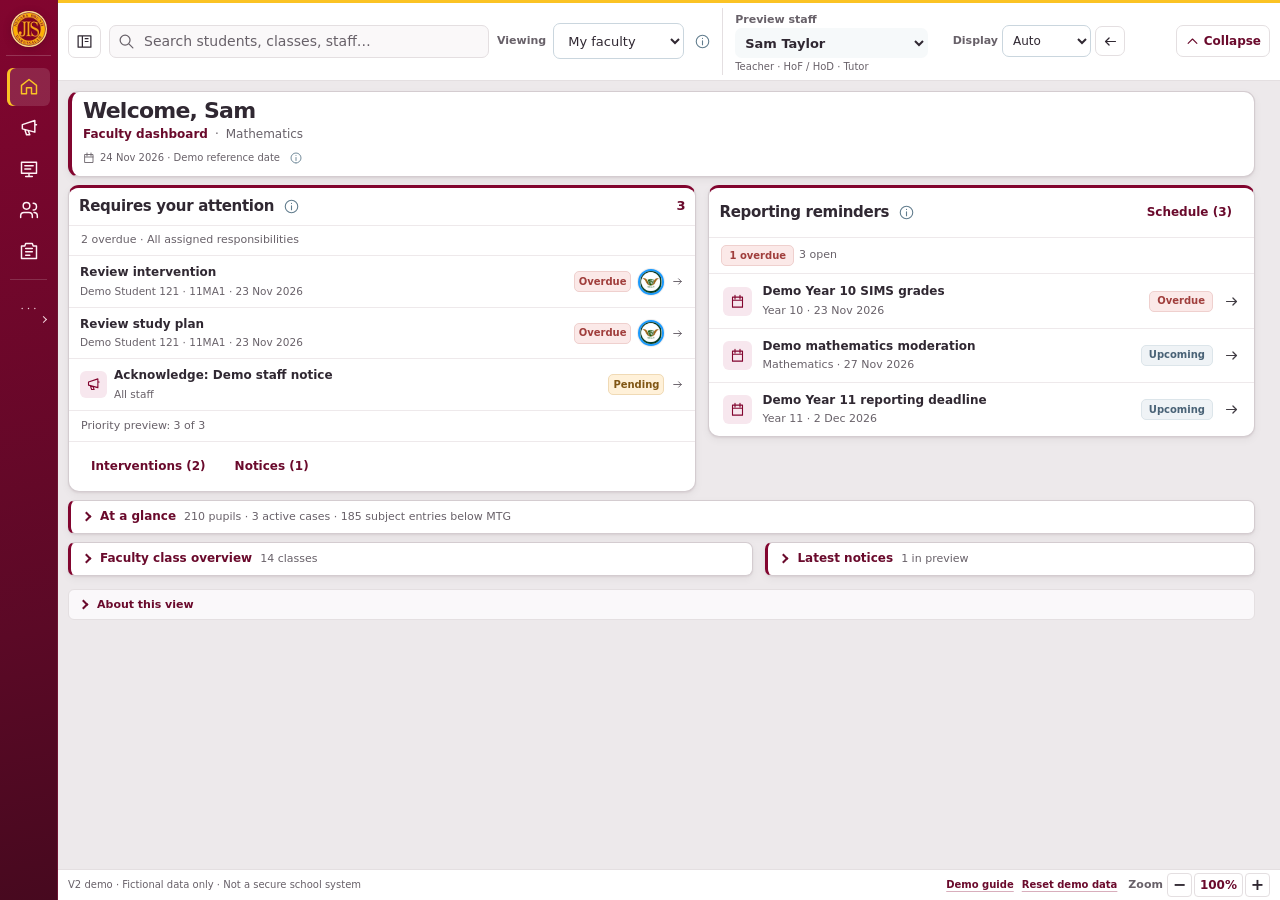
==== commit d5d14e1d: "Define a shared JIS surface hierarchy with selective burgundy accents" ====
--- a/v2/index.html
+++ b/v2/index.html
@@ -11,6 +11,7 @@
   <link rel="stylesheet" href="./hub.css">
   <link rel="stylesheet" href="./responsive-workspace.css">
   <link rel="stylesheet" href="./gradebook-toolbar.css">
+  <link rel="stylesheet" href="./surface-hierarchy.css">
 </head>
 <body>
   <a class="skip-link" href="#workspace">Skip to workspace</a>
--- a/v2/hub.css
+++ b/v2/hub.css
@@ -313,8 +313,8 @@
 .detail-dialog .dialog-head{border-top:3px solid var(--jis-gold)}
 .drawer-section h3,.profile-section-head{background:#faf6f7}
 .home-dashboard{display:grid;gap:12px;min-width:0}
-.home-dashboard .home-welcome{margin:0;min-height:100px;border-left:0;background:#fff}
-.home-welcome .jis-welcome-copy{padding:12px 18px;border-left:4px solid var(--jis-burgundy)}
+.home-dashboard .home-welcome{margin:0;min-height:100px;background:#fff}
+.home-welcome .jis-welcome-copy{padding:12px 18px}
 .home-welcome .eyebrow{font-size:10px;letter-spacing:.08em;margin-bottom:4px}
 .home-welcome h1{font-size:clamp(24px,2.4vw,32px);line-height:1.1}
 .home-role-context{display:flex;align-items:center;gap:7px;flex-wrap:wrap;margin-top:5px}
@@ -342,7 +342,7 @@
 .home-metric-alert .home-metric-icon{background:var(--danger-bg);color:var(--danger)}
 .home-metric-alert .metric-value{color:var(--danger)}
 .home-primary-grid{grid-template-columns:minmax(0,1fr) minmax(0,1.45fr);align-items:start;gap:12px}
-.home-attention{min-width:0;border-top:3px solid var(--jis-burgundy)}
+.home-attention{min-width:0}
 .home-total{font-weight:750;font-size:13px;color:var(--accent-dark);font-variant-numeric:tabular-nums}
 .home-panel-meta{font-size:11px;color:var(--muted);padding:7px 12px;border-bottom:1px solid var(--line);line-height:1.35}
 .home-panel-footer{display:flex;justify-content:space-between;align-items:center;gap:6px;padding:7px 12px;color:var(--muted);font-size:11px;border-top:1px solid var(--line);flex-wrap:wrap}
--- a/v2/responsive-workspace.css
+++ b/v2/responsive-workspace.css
@@ -437,7 +437,6 @@
  .home-cohort .disclosure-body>.surface>.panel-head,.home-lower>.disclosure-home-secondary>.disclosure-body>.surface>.panel-head{padding:6px 9px}
  .home-attention>.disclosure-home-secondary{border:0;border-block:1px solid var(--line);border-radius:0}
  .home-attention>.disclosure-home-secondary>.disclosure-body{padding:0}
- .home-urgent{border-top:3px solid var(--danger)}
  .home-urgent .panel-head{gap:6px}
  .home-urgent .panel-head h2{margin-right:auto}
  .home-reporting .panel-head h2,.home-attention .panel-head h2,.home-lower .panel-head h2{min-width:0;overflow-wrap:anywhere}
@@ -455,12 +454,21 @@
  .app-shell[data-workspace-density="compact"] .home-welcome h1{font-size:22px}
  .app-shell[data-workspace-density="compact"] .home-welcome .eyebrow{display:none}
  .app-shell[data-workspace-density="compact"] .home-role-context,.app-shell[data-workspace-density="compact"] .home-date{margin-top:3px}
- .communication-priority{display:flex;align-items:center;justify-content:space-between;gap:6px 12px;flex-wrap:wrap;padding:8px 10px;margin:0 0 8px;border-left:3px solid var(--jis-burgundy);min-width:0}
- .communication-priority-title{min-width:0}
- .communication-priority-title h2{font-size:14px;margin:0 0 2px}
- .communication-priority-actions{display:flex;gap:5px;flex-wrap:wrap;min-width:0}
- .communication-priority-actions .btn{min-height:32px;max-width:100%;white-space:normal;text-align:left;overflow-wrap:anywhere}
- .disclosure-home-secondary .communication-metrics{margin:0}
+ /* A single desktop line, with intrinsic wrapping for smaller workspaces
+    and page zoom. No hidden counters or horizontally scrolling toolbar. */
+ .notices-header{display:flex;align-items:center;flex-wrap:wrap;gap:3px 6px;padding:5px 9px;margin:0 0 8px;min-width:0}
+ .notices-header-title{display:flex;align-items:center;gap:3px;flex:none;margin-right:4px}
+ .notices-header-title h1{font-size:clamp(19px,1.7vw,25px);line-height:1.2}
+ .notices-header .notices-header-stat{min-height:32px;min-width:0;max-width:100%;padding:4px 6px;gap:5px;text-align:left;white-space:normal;line-height:1.35;overflow-wrap:anywhere;font-weight:550;font-size:12px}
+ .notices-header .notices-header-stat>span{min-width:0}
+ .notices-header-stat .icon{width:15px;height:15px}
+ .notices-count{display:inline-block;white-space:nowrap}
+ .notices-count strong{font-weight:750;font-variant-numeric:tabular-nums}
+ .notices-count-danger{color:var(--danger);font-weight:700}
+ .notices-count-warning{color:var(--warning);font-weight:700}
+ .notices-header-create{margin-left:auto;flex:none;max-width:100%}
+ .notices-header-create .btn{min-height:32px;padding:5px 9px}
+ .notices-header .btn:focus-visible{outline-offset:1px}
  .noticeboard-content{grid-template-columns:repeat(2,minmax(0,1fr));gap:12px;padding:14px;border-width:4px;min-width:0}
  .board-priority{grid-column:1/-1}
  .board-priority>h2{background:#791535}
@@ -499,8 +507,9 @@
   .home-dashboard .list-row .row-text strong{font-size:12px}
   .home-dashboard .list-row .row-text small{font-size:11px}
   .home-dashboard .home-panel-footer{padding:6px 8px}
-  .communication-priority-actions{flex:1 1 100%}
-  .communication-priority-actions>.btn{flex:1 1 120px}
+  .notices-header{gap:3px;padding:5px 7px}
+  .notices-header .notices-header-stat{min-height:34px;padding-inline:5px}
+  .notices-header-create .btn{min-height:34px}
   .noticeboard-content{border-width:3px;padding:8px;gap:12px}
   .paper-grid,.board-priority .paper-grid,.board-expanded .paper-grid{grid-template-columns:minmax(0,1fr);gap:9px}
   .noticeboard-shell:not(.board-expanded) .paper-preview{display:-webkit-box;-webkit-line-clamp:2;-webkit-box-orient:vertical;overflow:hidden}
@@ -521,7 +530,7 @@
 }
 @media print{
  .schedule-mobile-label{display:none!important}
- .communication-priority-actions,.noticeboard-shell [data-action="toggle-noticeboard"]{display:none!important}
+ .notices-header-create,.noticeboard-shell [data-action="toggle-noticeboard"]{display:none!important}
 }
 
 @media screen{
@@ -791,3 +800,49 @@
  .page-zoom-controls{display:none!important}
  .workspace>.workspace-inner{zoom:1!important}
 }
+
+/* PR42: compact directory and class headers. Intrinsic flex wrapping follows
+   the actual workspace width, including rail navigation and per-page zoom. */
+@media screen{
+ .compact-workspace-header{display:flex;align-items:center;flex-wrap:wrap;gap:4px 8px;padding:5px 9px;margin:0 0 8px;min-width:0;max-width:100%}
+ .compact-header-identity{display:flex;align-items:center;flex-wrap:wrap;gap:3px 9px;min-width:0;max-width:100%;flex:0 1 auto}
+ .compact-header-identity h1{font-size:clamp(19px,1.7vw,25px);line-height:1.2;overflow-wrap:anywhere}
+ .compact-header-context{font-size:12px;color:var(--muted);line-height:1.3;overflow-wrap:anywhere;min-width:0}
+ .compact-header-actions{display:flex;align-items:center;justify-content:flex-end;flex-wrap:wrap;gap:4px;min-width:0;max-width:100%;margin-left:auto}
+ .compact-workspace-header .btn,.compact-workspace-header .select,.compact-workspace-header .input{min-height:32px;max-width:100%;padding:4px 8px;font-size:12px}
+ .compact-workspace-header .btn{white-space:normal;text-align:left;line-height:1.3}
+ .compact-workspace-header .select,.compact-workspace-header .input{height:32px;min-width:0}
+ .compact-header-search{display:flex;align-items:center;flex:1 1 270px;min-width:0;max-width:100%;gap:5px;flex-wrap:wrap}
+ .compact-header-search .input{flex:1 1 170px;width:220px;min-width:min(130px,100%);max-width:300px}
+ .compact-header-search .btn{flex:none}
+ .compact-header-matches{font-size:11px;color:var(--muted)}
+ .compact-header-stat{display:flex;align-items:center;gap:0;min-width:0;max-width:100%}
+ .compact-header-stat .btn{font-weight:550;display:inline-block;padding-inline:5px;overflow-wrap:anywhere}
+ .compact-header-stat .btn strong{font-weight:750;font-variant-numeric:tabular-nums}
+ .compact-header-stat .help{flex:none;width:21px;height:24px}
+ .compact-header-stat .compact-stat-warning{color:var(--warning)}
+ .compact-header-stat .compact-stat-danger{color:var(--danger)}
+ .compact-workspace-header .class-switcher{width:auto;min-width:0;max-width:100%;flex-wrap:wrap;gap:4px}
+ .compact-workspace-header .class-switcher .select{max-width:min(235px,100%)}
+ .compact-workspace-header .btn:focus-visible{outline-offset:1px}
+ .compact-directory-filters{padding:5px 9px;gap:6px}
+ .compact-directory-filters .btn,.compact-directory-filters .input{min-height:32px;height:32px;padding-block:4px}
+ .workspace-inner[data-workspace-page="classes"] [data-workspace-disclosure="class-index-filters"]>summary,
+ .workspace-inner[data-workspace-page="students"] [data-workspace-disclosure="student-filters"]>summary,
+ [data-workspace-disclosure="case-progression"]>summary{min-height:28px}
+ .class-heading>.compact-header-class{margin-bottom:5px}
+ .class-heading:has(>.compact-header-class)+.tabs{margin-bottom:6px}
+ @media(max-width:760px){
+  .compact-workspace-header{gap:4px 5px;padding:5px 7px}
+  .compact-header-identity{flex:1 1 100%}
+  .compact-workspace-header .btn,.compact-workspace-header .select,.compact-workspace-header .input{min-height:34px}
+  .compact-header-search{flex-basis:100%}
+  .compact-header-actions{max-width:100%}
+  .compact-workspace-header .class-switcher .select{flex:1 1 140px;max-width:100%}
+ }
+}
+@media print{
+ .compact-header-actions,.compact-header-search,.compact-directory-filters{display:none!important}
+ .compact-workspace-header .help{display:none!important}
+ .compact-header-stat .btn{border:0;padding:2px;color:inherit;background:none}
+}
--- a/v2/gradebook-toolbar.css
+++ b/v2/gradebook-toolbar.css
@@ -2,7 +2,7 @@
 @media screen{
  .gradebook-surface .gradebook-focus-top{position:relative;z-index:10;min-width:0;background:#fff}
  #app[data-gradebook-focus="true"] .gradebook-surface .gradebook-focus-top{position:sticky;top:0;z-index:10}
- .gradebook-surface .markbook-toolbar{padding:4px 6px;gap:4px;align-items:center}
+ .gradebook-surface .markbook-toolbar{padding:3px 6px;gap:4px;align-items:center}
  .gradebook-surface .markbook-toolbar>.select{height:28px;min-height:28px;font-size:11px;padding:3px 5px}
  .gradebook-surface #markbook-unit{max-width:min(145px,100%)}
  .gradebook-surface #gradebook-quick-display{width:auto;min-width:0;max-width:120px}
@@ -20,7 +20,7 @@
   position:absolute;top:calc(100% - 1px);right:6px;left:auto;
   width:min(740px,calc(100% - 12px));min-width:0;max-width:calc(100% - 12px);
   max-height:min(44dvh,360px);
-  max-height:min(calc(44dvh * var(--page-zoom-inverse,1)),360px);
+  max-height:min(calc(44dvh * var(--page-zoom-inverse,1)),360px,var(--gradebook-flyout-room,360px));
   overflow:auto;overscroll-behavior:contain;
   background:white;border:1px solid var(--border);border-radius:7px;
   box-shadow:0 10px 28px #30142238;z-index:12
@@ -53,10 +53,36 @@
  }
  @media(max-height:420px){
   #app[data-gradebook-focus="true"] .gradebook-surface .gradebook-focus-top{position:relative}
-  #app .gradebook-surface .gradebook-toolbar-flyout:not([hidden]){max-height:min(calc(42dvh * var(--page-zoom-inverse,1)),260px)}
+  #app .gradebook-surface .gradebook-toolbar-flyout:not([hidden]){max-height:min(calc(42dvh * var(--page-zoom-inverse,1)),260px,var(--gradebook-flyout-room,260px))}
  }
 }
 @media print{
  .gradebook-toolbar-flyout,.gradebook-focus-panel-buttons,#gradebook-quick-display{display:none!important}
  .gradebook-save-bar .gradebook-policy-line{display:inline}
 }
+
+
+/* PR40: one disclosure for the optional details in every assessment heading. */
+@media screen{
+ .gradebook-table .gradebook-header-toggle{display:flex;align-items:center;gap:5px;margin-top:4px;padding:2px 5px;font-size:10px;min-height:22px;line-height:1.2;white-space:nowrap;color:var(--accent-dark)}
+ .gradebook-header-toggle[aria-expanded="true"] .gradebook-menu-chevron{transform:rotate(225deg);margin-top:3px}
+ .gradebook-surface [data-assessment-header-detail][hidden]{display:none!important}
+ .gradebook-table .assessment-header-essentials{display:flex;align-items:center;flex-wrap:wrap;gap:3px 6px;max-width:100%;min-width:0;line-height:1.2}
+ .gradebook-table .assessment-header-essentials .cell-sub{margin:0;white-space:nowrap}
+ .gradebook-table .assessment-header-essentials .gradebook-expand{min-height:20px;margin:0;line-height:1.2}
+ .gradebook-table .assessment-header-details:not([hidden]){display:flex;flex-direction:column;align-items:flex-start;gap:3px;width:100%;min-width:0}
+ .gradebook-table .assessment-header-details .assessment-date-mark{font-size:10px}
+ .gradebook-table .assessment-header-details .gradebook-head-actions{display:flex;gap:6px;flex-wrap:wrap}
+ .gradebook-surface[data-header-details="false"] .gradebook-table:not(.gradebook-single-table) thead th{padding-block:4px;line-height:1.25}
+ .gradebook-surface[data-header-details="false"] .gradebook-item-heading .gradebook-item-parent{display:block;overflow:hidden;text-overflow:ellipsis;white-space:nowrap;max-width:105px}
+ .gradebook-surface[data-header-details="false"] .gradebook-item-heading .assessment-header-essentials strong{font-size:12px}
+ .gradebook-surface[data-header-details="false"] .gradebook-table:not(.gradebook-single-table) .tracker-assessment{gap:3px}
+ .gradebook-surface[data-header-details="false"] .gradebook-assessment-title{line-height:1.2}
+ @media(max-width:760px){
+  .gradebook-table .gradebook-header-toggle{min-height:28px}
+  .gradebook-table .assessment-header-essentials .gradebook-expand{min-height:26px}
+ }
+}
+@media print{
+ .gradebook-header-toggle{display:none!important}
+}
--- a/v2/surface-hierarchy.css
+++ b/v2/surface-hierarchy.css
@@ -0,0 +1,76 @@
+/* PR43: JIS surface hierarchy. Only visual treatments, not layout or
+   interaction rules. These are shared across existing semantic panels so
+   collapsed summaries and dynamically rendered views receive the same style. */
+@media screen {
+ :root{
+  --canvas:#ede9eb;
+  --surface-bg:#fff;
+  --surface-border:#d4ccd0;
+  --shadow-subtle:0 1px 2px rgb(48 21 28 / 7%),0 3px 8px rgb(48 21 28 / 5%);
+  --surface-accent-width:3px;
+ }
+ /* Keep inner grid lines and status borders on their original tokens. */
+ .workspace,.detail-dialog .drawer-body:has(>.profile-top,>.case-workspace){background:var(--canvas)}
+ .surface,.metric,.home-welcome,
+ .disclosure-home-secondary,.disclosure-metrics,
+ .profile-identity,.case-identity,.profile-section,
+ .case-workspace .drawer-section,.case-action-strip{
+  border-color:var(--surface-border);
+  box-shadow:var(--shadow-subtle);
+ }
+ .surface,.metric,.profile-section,.case-workspace .drawer-section{background:var(--surface-bg)}
+ /* Context strips that did not previously have an enclosing surface. */
+ .analysis-context{
+  background:var(--surface-bg);
+  border:1px solid var(--surface-border);
+  border-radius:7px;
+  padding-inline:8px;
+ }
+ /* Top accents identify the main working panels. The two directory
+    selectors target the outer register, not the individual pupil cards. */
+ .surface-accent-top,
+ .home-attention,.home-reporting>.surface,
+ .noticeboard-shell,#schedule-panel>.surface,
+ .workspace-inner>.surface:has(>[data-workspace-disclosure="class-index-filters"],>[data-workspace-disclosure="student-filters"]),
+ .class-register,.gradebook-surface,.report-grades,.intervention-register,
+ .analysis-panel,.analysis-focus,
+ .profile-tab-body>.profile-section,.profile-analysis-grid>.profile-section,
+ .case-workspace>.drawer-section:not(details),.case-overview-grid>.drawer-section{
+  border-top:var(--surface-accent-width) solid var(--jis-burgundy);
+ }
+ /* Left accents identify context and summaries, including closed disclosures. */
+ .surface-accent-left,
+ .notices-header,.compact-workspace-header,.analysis-context,
+ .home-dashboard>[data-workspace-disclosure="home-academic-summary"],
+ .home-cohort>[data-workspace-disclosure="home-cohort"],
+ .home-lower>[data-workspace-disclosure="home-latest-notices"],
+ [data-workspace-disclosure="class-summary"],
+ [data-workspace-disclosure="case-progression"],
+ .profile-identity,.case-identity{
+  border-left:var(--surface-accent-width) solid var(--jis-burgundy);
+ }
+ /* Move the welcome stripe onto the enclosing banner; retain its original
+    four-pixel thickness and do not duplicate the edge inside the copy. */
+ .home-dashboard .home-welcome{border-left:4px solid var(--jis-burgundy)}
+ /* Genuine urgency is red, not the standard JIS maroon. */
+ .home-urgent{border-top:var(--surface-accent-width) solid var(--danger)}
+ /* Nested panels already have a visual boundary: no extra accent/shadow.
+    Keep the outer disclosure as the single visible card when expanded. */
+ .home-dashboard .disclosure-home-secondary>.disclosure-body>.surface,
+ [data-workspace-disclosure="case-progression"]>.disclosure-body>.case-pipeline{
+  border:0;
+  box-shadow:none;
+ }
+ .home-attention>.disclosure-home-secondary{
+  border:0;
+  border-block:1px solid var(--line);
+  box-shadow:none;
+ }
+ .disclosure-body .metric{box-shadow:none}
+ /* Full-screen spreadsheet is a utilitarian working area. Keep the
+    accent without casting a shadow around the viewport. */
+ #app[data-gradebook-focus="true"] .gradebook-surface{box-shadow:none}
+}
+@media print {
+ .surface,.metric,.drawer-section,.disclosure-home-secondary,.disclosure-metrics{box-shadow:none!important}
+}
